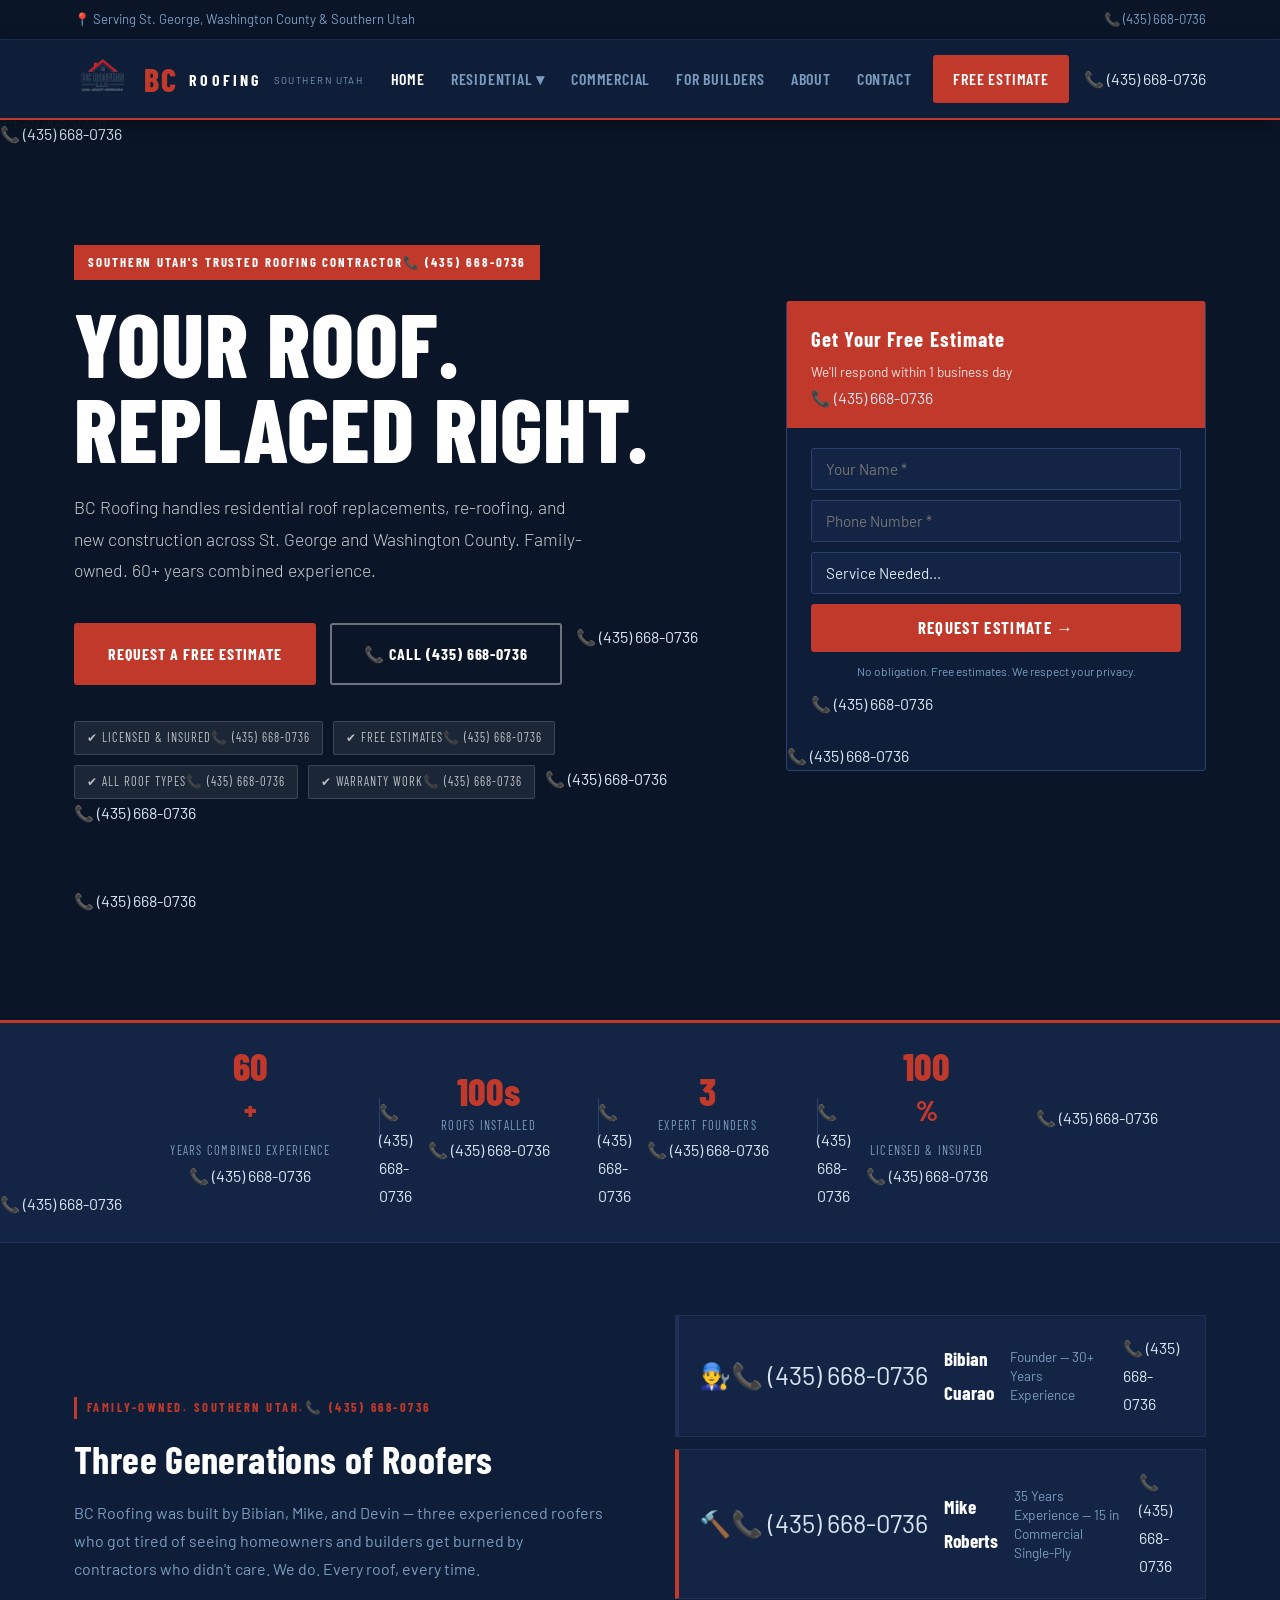
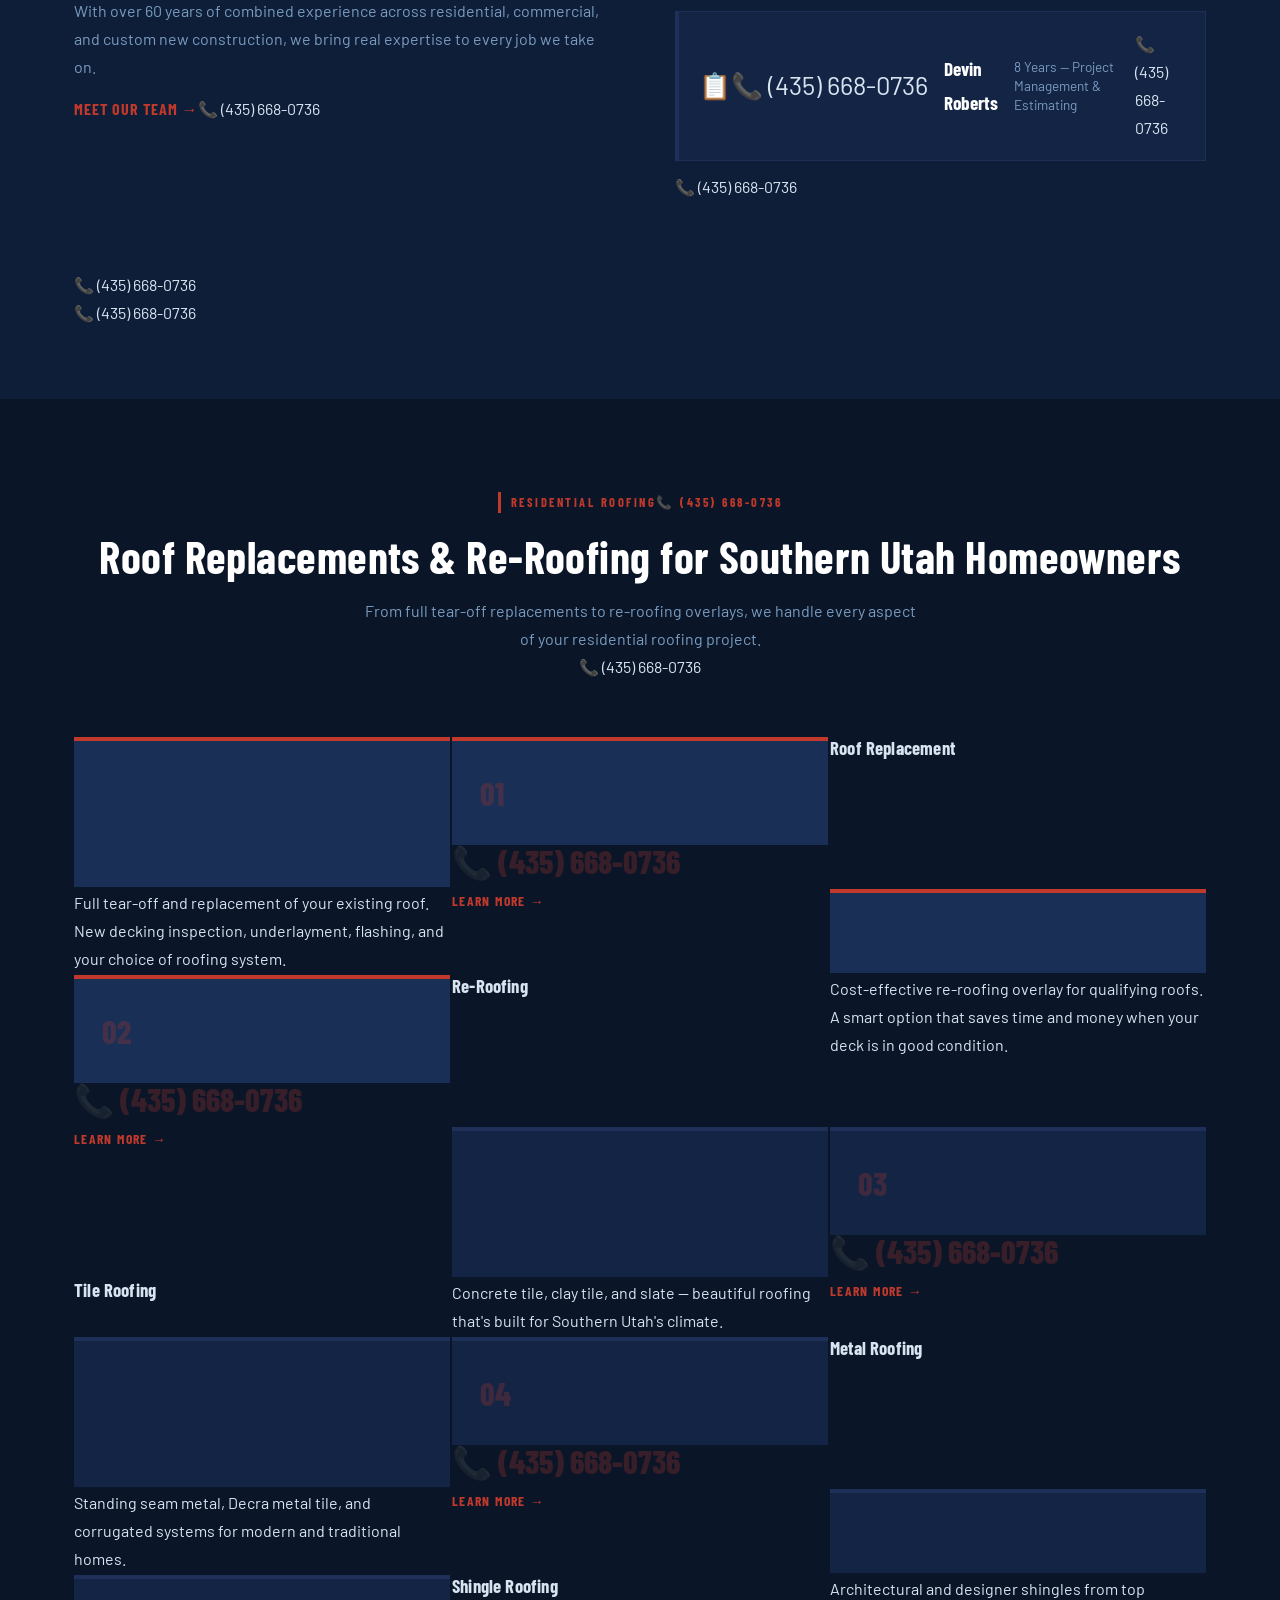
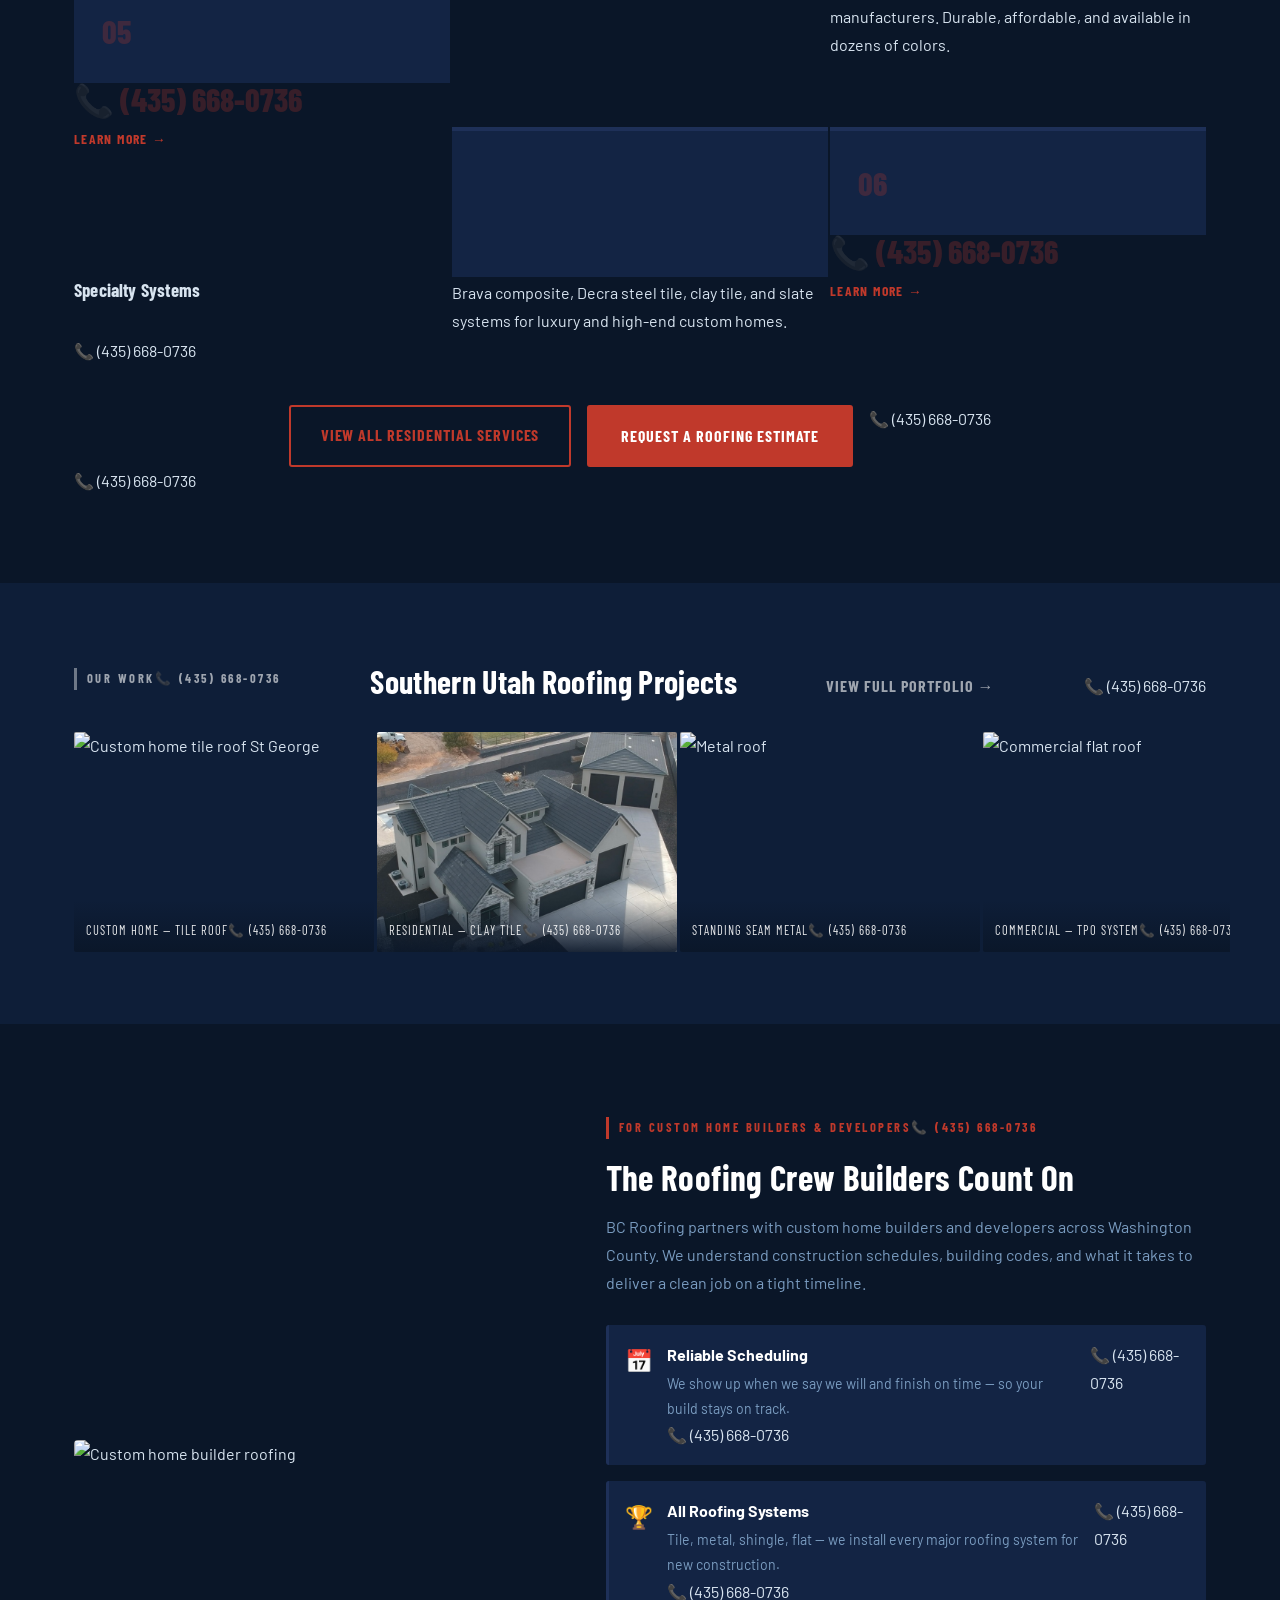
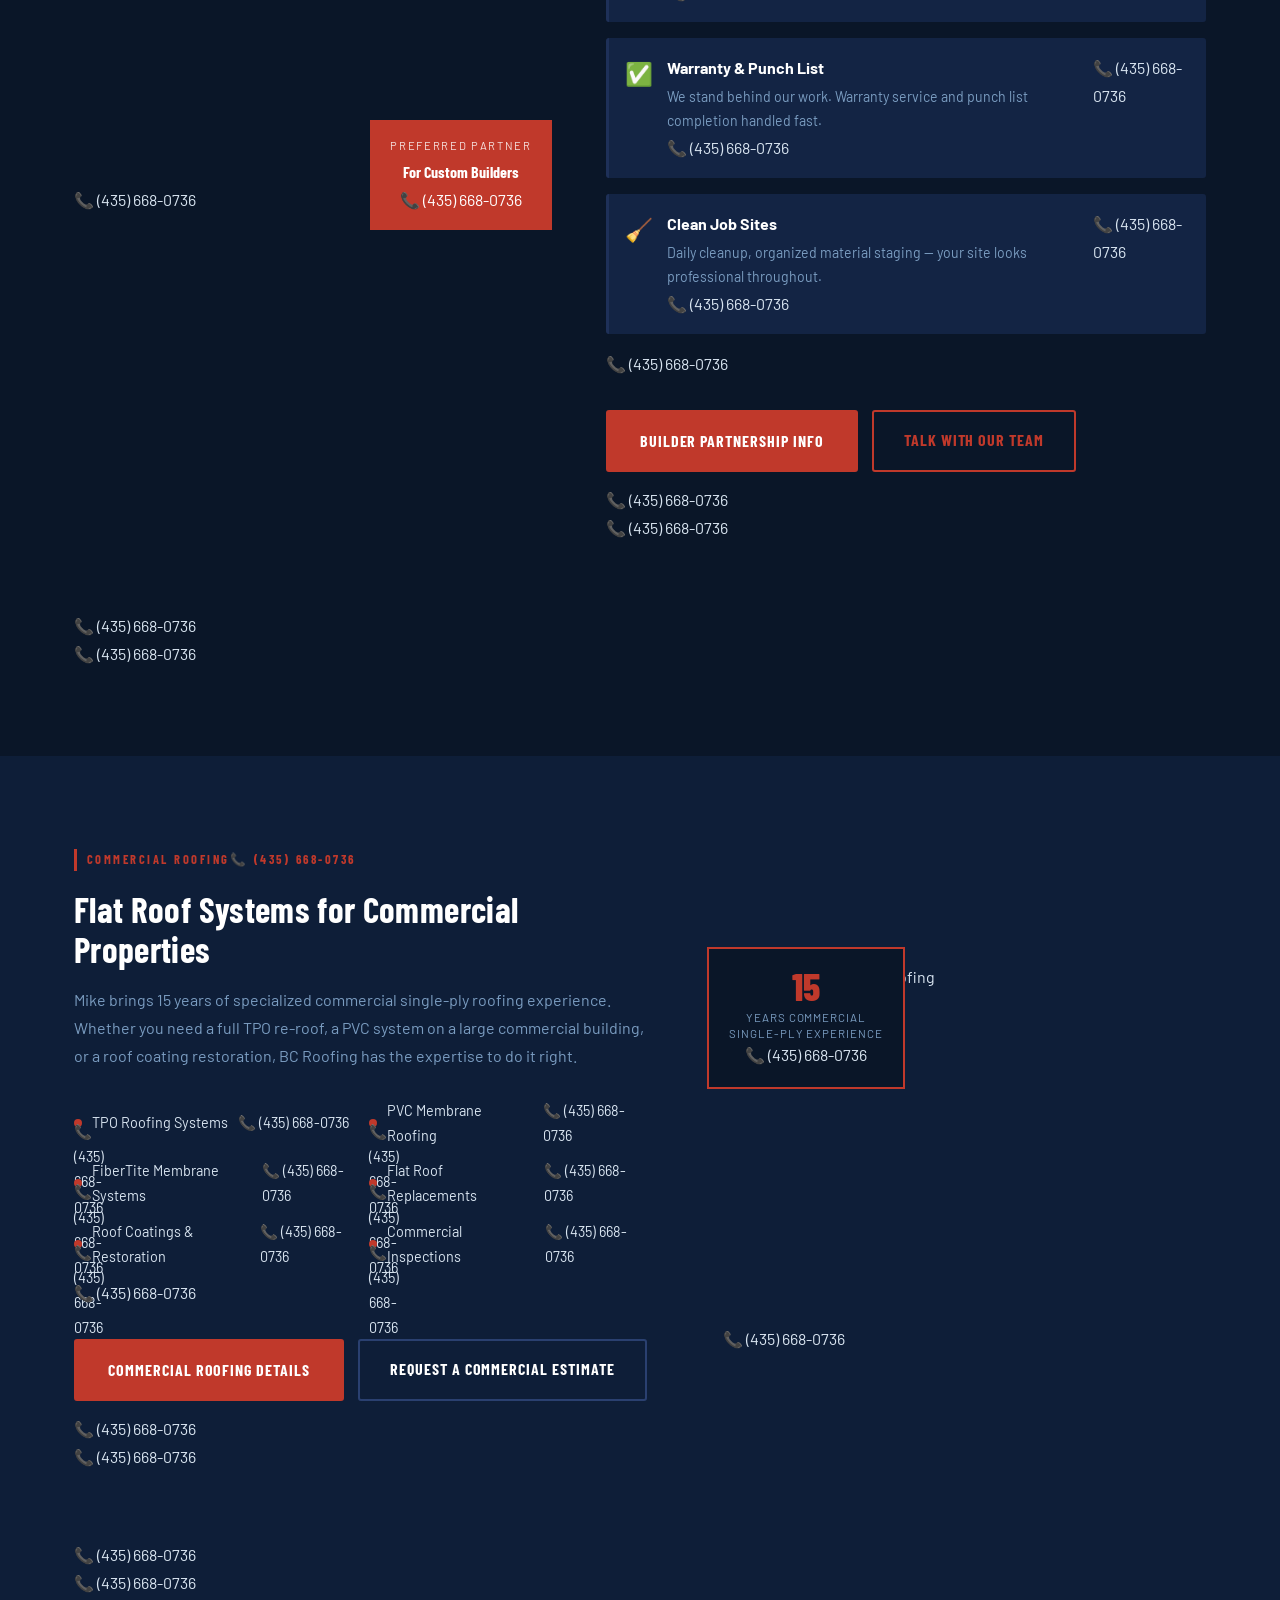
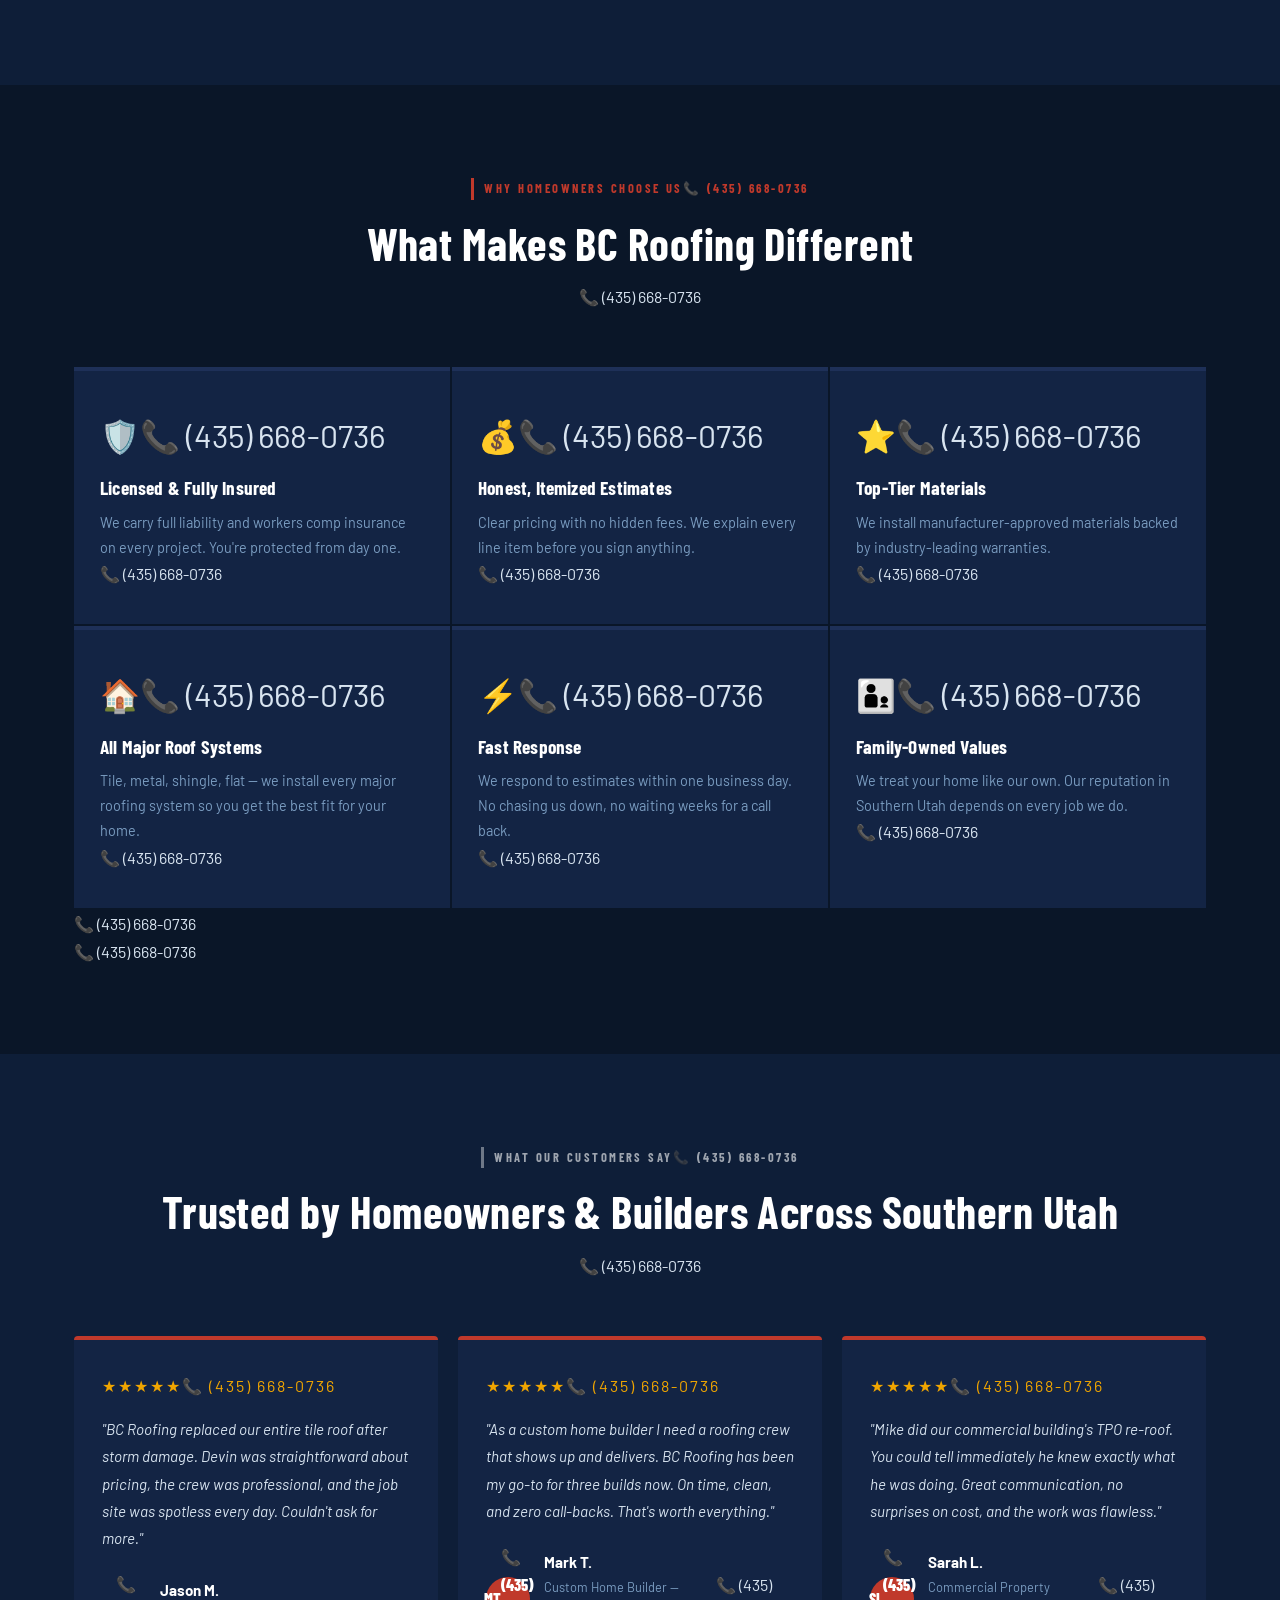
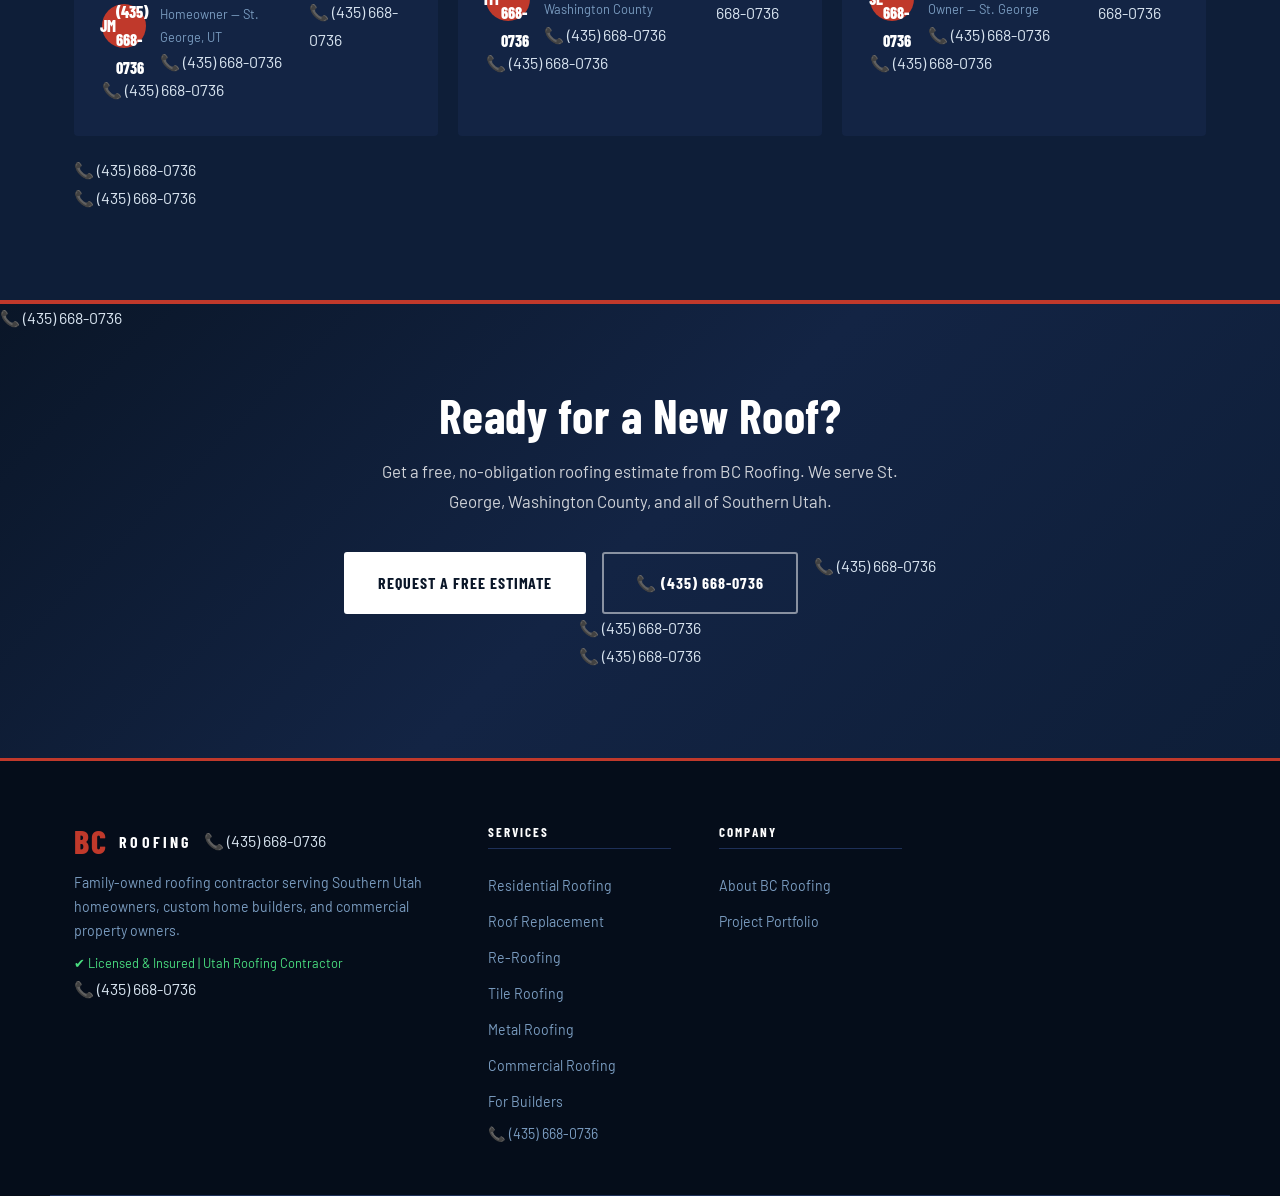
==== index.html @ b0f61f1b "index.html" ====
<!DOCTYPE html>
<html lang="en">
<head>
  <meta charset="UTF-8"/>
  <meta name="viewport" content="width=device-width, initial-scale=1.0"/>
  <title>BC Roofing | Southern Utah Roof Replacement & Re-Roofing Experts</title>
  <meta name="description" content="BC Roofing — Southern Utah's trusted roofing contractor. Roof replacements, re-roofing, tile, metal, shingle & commercial flat roofing. St. George & Washington County. Free estimates."/>
  <link rel="stylesheet" href="style.css"/>
  <link rel="preconnect" href="https://fonts.googleapis.com"/>
  <link href="https://fonts.googleapis.com/css2?family=Barlow+Condensed:wght@500;600;700;800&family=Barlow:wght@300;400;500;600&display=swap" rel="stylesheet"/>
</head>
<body>

<!-- TOP BAR -->
<div class="topbar">
  <div class="topbar-inner">
    <span>📍 Serving St. George, Washington County &amp; Southern Utah</span>
    <div class="topbar-right">
      <a href="tel:+14356680736">📞 (435) 668-0736</a>
    </div>
  </div>
</div>

<!-- NAV -->
<nav class="navbar" id="navbar">
  <div class="nav-container">
    <a href="index.html" class="logo"><img src="logo.png" alt="BC Roofing Logo" class="nav-logo">
      <span class="logo-bc">BC</span><span class="logo-roofing">ROOFING</span>
      <span class="logo-sub">Southern Utah</span>
    </a>
    <button class="hamburger" id="hamburger" aria-label="Toggle menu">
      <span></span><span></span><span></span>
    </button>
    <ul class="nav-links" id="nav-links">
      <li><a href="index.html" class="active">Home</a></li>
      <li class="has-dropdown">
        <a href="residential.html">Residential ▾</a>
        <ul class="dropdown">
          <li><a href="residential.html#replacement">Roof Replacement</a></li>
          <li><a href="residential.html#reroofing">Re-Roofing</a></li>
          <li><a href="residential.html#tile">Tile Roofing</a></li>
          <li><a href="residential.html#metal">Metal Roofing</a></li>
          <li><a href="residential.html#shingle">Shingle Roofing</a></li>
          <li><a href="residential.html#specialty">Specialty Systems</a></li>
        </ul>
      </li>
      <li><a href="commercial.html">Commercial</a></li>
      <li><a href="builders.html">For Builders</a></li>
      <li><a href="about.html">About</a></li>
      <li><a href="contact.html">Contact</a></li>
      <li><a href="contact.html" class="nav-cta">Free Estimate</a></li>
    </ul><a href="tel:+14356680736">📞 (435) 668-0736</a>
    </div>
</nav>

<!-- HERO -->
<section class="hero">
  <div class="hero-bg-img"><a href="tel:+14356680736">📞 (435) 668-0736</a>
    </div>
  <div class="hero-overlay"><a href="tel:+14356680736">📞 (435) 668-0736</a>
    </div>
  <div class="hero-content">
    <div class="hero-text-block">
      <div class="hero-eyebrow">Southern Utah's Trusted Roofing Contractor<a href="tel:+14356680736">📞 (435) 668-0736</a>
    </div>
      <h1 class="hero-h1">Your Roof.<br>Replaced Right.</h1>
      <p class="hero-sub">BC Roofing handles residential roof replacements, re-roofing, and new construction across St. George and Washington County. Family-owned. 60+ years combined experience.</p>
      <div class="hero-ctas">
        <a href="contact.html" class="cta-red">Request a Free Estimate</a>
        <a href="tel:+14356680736" class="cta-outline">📞 Call (435) 668-0736</a><a href="tel:+14356680736">📞 (435) 668-0736</a>
    </div>
      <div class="hero-trust-row">
        <div class="trust-pill">✔ Licensed & Insured<a href="tel:+14356680736">📞 (435) 668-0736</a>
    </div>
        <div class="trust-pill">✔ Free Estimates<a href="tel:+14356680736">📞 (435) 668-0736</a>
    </div>
        <div class="trust-pill">✔ All Roof Types<a href="tel:+14356680736">📞 (435) 668-0736</a>
    </div>
        <div class="trust-pill">✔ Warranty Work<a href="tel:+14356680736">📞 (435) 668-0736</a>
    </div><a href="tel:+14356680736">📞 (435) 668-0736</a>
    </div><a href="tel:+14356680736">📞 (435) 668-0736</a>
    </div>
    <div class="hero-form-box">
      <div class="form-box-header">
        <strong>Get Your Free Estimate</strong>
        <span>We'll respond within 1 business day</span><a href="tel:+14356680736">📞 (435) 668-0736</a>
    </div>
      <div class="quick-form">
        <input type="text" id="hf-name" placeholder="Your Name *"/>
        <input type="tel" id="hf-phone" placeholder="Phone Number *"/>
        <select id="hf-service">
          <option value="">Service Needed...</option>
          <option>Roof Replacement</option>
          <option>Re-Roofing</option>
          <option>Roof Inspection</option>
          <option>Leak Repair</option>
          <option>New Construction</option>
          <option>Commercial Roofing</option>
          <option>Not Sure</option>
        </select>
        <button onclick="submitHeroForm()" class="form-submit-btn">Request Estimate →</button>
        <div id="hf-success" class="hf-success" style="display:none">✅ Got it! We'll call you shortly.<a href="tel:+14356680736">📞 (435) 668-0736</a>
    </div>
        <p class="form-fine">No obligation. Free estimates. We respect your privacy.</p><a href="tel:+14356680736">📞 (435) 668-0736</a>
    </div><a href="tel:+14356680736">📞 (435) 668-0736</a>
    </div><a href="tel:+14356680736">📞 (435) 668-0736</a>
    </div>
</section>

<!-- STATS BAR -->
<div class="stats-bar">
  <div class="stats-container">
    <div class="stat-item">
      <span class="sn">60</span><span class="sn-suffix">+</span>
      <span class="sl">Years Combined Experience</span><a href="tel:+14356680736">📞 (435) 668-0736</a>
    </div>
    <div class="stat-sep"><a href="tel:+14356680736">📞 (435) 668-0736</a>
    </div>
    <div class="stat-item">
      <span class="sn">100s</span>
      <span class="sl">Roofs Installed</span><a href="tel:+14356680736">📞 (435) 668-0736</a>
    </div>
    <div class="stat-sep"><a href="tel:+14356680736">📞 (435) 668-0736</a>
    </div>
    <div class="stat-item">
      <span class="sn">3</span>
      <span class="sl">Expert Founders</span><a href="tel:+14356680736">📞 (435) 668-0736</a>
    </div>
    <div class="stat-sep"><a href="tel:+14356680736">📞 (435) 668-0736</a>
    </div>
    <div class="stat-item">
      <span class="sn">100</span><span class="sn-suffix">%</span>
      <span class="sl">Licensed & Insured</span><a href="tel:+14356680736">📞 (435) 668-0736</a>
    </div><a href="tel:+14356680736">📞 (435) 668-0736</a>
    </div><a href="tel:+14356680736">📞 (435) 668-0736</a>
    </div>

<!-- WHO WE ARE STRIP -->
<section class="who-strip">
  <div class="container">
    <div class="who-inner">
      <div class="who-text">
        <div class="section-tag">Family-Owned. Southern Utah.<a href="tel:+14356680736">📞 (435) 668-0736</a>
    </div>
        <h2>Three Generations of Roofers</h2>
        <p>BC Roofing was built by Bibian, Mike, and Devin — three experienced roofers who got tired of seeing homeowners and builders get burned by contractors who didn't care. We do. Every roof, every time.</p>
        <p>With over 60 years of combined experience across residential, commercial, and custom new construction, we bring real expertise to every job we take on.</p>
        <a href="about.html" class="link-arrow">Meet Our Team →</a><a href="tel:+14356680736">📞 (435) 668-0736</a>
    </div>
      <div class="who-cards">
        <div class="who-card">
          <div class="who-card-icon">👨‍🔧<a href="tel:+14356680736">📞 (435) 668-0736</a>
    </div>
          <strong>Bibian Cuarao</strong>
          <span>Founder — 30+ Years Experience</span><a href="tel:+14356680736">📞 (435) 668-0736</a>
    </div>
        <div class="who-card featured-who">
          <div class="who-card-icon">🔨<a href="tel:+14356680736">📞 (435) 668-0736</a>
    </div>
          <strong>Mike Roberts</strong>
          <span>35 Years Experience — 15 in Commercial Single-Ply</span><a href="tel:+14356680736">📞 (435) 668-0736</a>
    </div>
        <div class="who-card">
          <div class="who-card-icon">📋<a href="tel:+14356680736">📞 (435) 668-0736</a>
    </div>
          <strong>Devin Roberts</strong>
          <span>8 Years — Project Management & Estimating</span><a href="tel:+14356680736">📞 (435) 668-0736</a>
    </div><a href="tel:+14356680736">📞 (435) 668-0736</a>
    </div><a href="tel:+14356680736">📞 (435) 668-0736</a>
    </div><a href="tel:+14356680736">📞 (435) 668-0736</a>
    </div>
</section>

<!-- RESIDENTIAL SERVICES -->
<section class="section res-services-section">
  <div class="container">
    <div class="section-header">
      <div class="section-tag">Residential Roofing<a href="tel:+14356680736">📞 (435) 668-0736</a>
    </div>
      <h2>Roof Replacements & Re-Roofing for Southern Utah Homeowners</h2>
      <p>From full tear-off replacements to re-roofing overlays, we handle every aspect of your residential roofing project.</p><a href="tel:+14356680736">📞 (435) 668-0736</a>
    </div>
    <div class="services-grid-home">
      <a href="residential.html#replacement" class="svc-card primary-svc">
        <div class="svc-number">01<a href="tel:+14356680736">📞 (435) 668-0736</a>
    </div>
        <h3>Roof Replacement</h3>
        <p>Full tear-off and replacement of your existing roof. New decking inspection, underlayment, flashing, and your choice of roofing system.</p>
        <span class="svc-link">Learn More →</span>
      </a>
      <a href="residential.html#reroofing" class="svc-card primary-svc">
        <div class="svc-number">02<a href="tel:+14356680736">📞 (435) 668-0736</a>
    </div>
        <h3>Re-Roofing</h3>
        <p>Cost-effective re-roofing overlay for qualifying roofs. A smart option that saves time and money when your deck is in good condition.</p>
        <span class="svc-link">Learn More →</span>
      </a>
      <a href="residential.html#tile" class="svc-card">
        <div class="svc-number">03<a href="tel:+14356680736">📞 (435) 668-0736</a>
    </div>
        <h3>Tile Roofing</h3>
        <p>Concrete tile, clay tile, and slate — beautiful roofing that's built for Southern Utah's climate.</p>
        <span class="svc-link">Learn More →</span>
      </a>
      <a href="residential.html#metal" class="svc-card">
        <div class="svc-number">04<a href="tel:+14356680736">📞 (435) 668-0736</a>
    </div>
        <h3>Metal Roofing</h3>
        <p>Standing seam metal, Decra metal tile, and corrugated systems for modern and traditional homes.</p>
        <span class="svc-link">Learn More →</span>
      </a>
      <a href="residential.html#shingle" class="svc-card">
        <div class="svc-number">05<a href="tel:+14356680736">📞 (435) 668-0736</a>
    </div>
        <h3>Shingle Roofing</h3>
        <p>Architectural and designer shingles from top manufacturers. Durable, affordable, and available in dozens of colors.</p>
        <span class="svc-link">Learn More →</span>
      </a>
      <a href="residential.html#specialty" class="svc-card">
        <div class="svc-number">06<a href="tel:+14356680736">📞 (435) 668-0736</a>
    </div>
        <h3>Specialty Systems</h3>
        <p>Brava composite, Decra steel tile, clay tile, and slate systems for luxury and high-end custom homes.</p>
        <span class="svc-link">Learn More →</span>
      </a><a href="tel:+14356680736">📞 (435) 668-0736</a>
    </div>
    <div class="section-cta-row">
      <a href="residential.html" class="btn-outline-red">View All Residential Services</a>
      <a href="contact.html" class="cta-red">Request a Roofing Estimate</a><a href="tel:+14356680736">📞 (435) 668-0736</a>
    </div><a href="tel:+14356680736">📞 (435) 668-0736</a>
    </div>
</section>

<!-- GALLERY STRIP -->
<section class="gallery-strip">
  <div class="gallery-label">
    <div class="section-tag light">Our Work<a href="tel:+14356680736">📞 (435) 668-0736</a>
    </div>
    <h2>Southern Utah Roofing Projects</h2>
    <a href="portfolio.html" class="link-arrow light">View Full Portfolio →</a><a href="tel:+14356680736">📞 (435) 668-0736</a>
    </div>
  <div class="gallery-scroll">
    <div class="g-item">
      <img src="project-1-after.jpg" alt="Custom home tile roof St George"/>
      <div class="g-caption">Custom Home — Tile Roof<a href="tel:+14356680736">📞 (435) 668-0736</a>
    </div><a href="tel:+14356680736">📞 (435) 668-0736</a>
    </div>
    <div class="g-item">
      <img src="tile-roof.png" alt="Tile roofing"/>
      <div class="g-caption">Residential — Clay Tile<a href="tel:+14356680736">📞 (435) 668-0736</a>
    </div><a href="tel:+14356680736">📞 (435) 668-0736</a>
    </div>
    <div class="g-item">
      <img src="metal-roof.png" alt="Metal roof"/>
      <div class="g-caption">Standing Seam Metal<a href="tel:+14356680736">📞 (435) 668-0736</a>
    </div><a href="tel:+14356680736">📞 (435) 668-0736</a>
    </div>
    <div class="g-item">
      <img src="commercial-tpo.jpg" alt="Commercial flat roof"/>
      <div class="g-caption">Commercial — TPO System<a href="tel:+14356680736">📞 (435) 668-0736</a>
    </div><a href="tel:+14356680736">📞 (435) 668-0736</a>
    </div>
    <div class="g-item">
      <img src="new-construction.png" alt="New construction roof"/>
      <div class="g-caption">New Construction — Shingle<a href="tel:+14356680736">📞 (435) 668-0736</a>
    </div><a href="tel:+14356680736">📞 (435) 668-0736</a>
    </div>
    <div class="g-item">
      <img src="custom-home.png" alt="Luxury home roof"/>
      <div class="g-caption">Luxury Custom Home<a href="tel:+14356680736">📞 (435) 668-0736</a>
    </div><a href="tel:+14356680736">📞 (435) 668-0736</a>
    </div><a href="tel:+14356680736">📞 (435) 668-0736</a>
    </div>
</section>

<!-- BUILDER SECTION -->
<section class="section builder-section">
  <div class="container">
    <div class="builder-inner">
      <div class="builder-img-col">
        <img src="roof-replacement.png" alt="Custom home builder roofing"/>
        <div class="builder-badge">
          <span>Preferred Partner</span>
          <strong>For Custom Builders</strong><a href="tel:+14356680736">📞 (435) 668-0736</a>
    </div><a href="tel:+14356680736">📞 (435) 668-0736</a>
    </div>
      <div class="builder-text-col">
        <div class="section-tag">For Custom Home Builders & Developers<a href="tel:+14356680736">📞 (435) 668-0736</a>
    </div>
        <h2>The Roofing Crew Builders Count On</h2>
        <p>BC Roofing partners with custom home builders and developers across Washington County. We understand construction schedules, building codes, and what it takes to deliver a clean job on a tight timeline.</p>
        <div class="builder-features">
          <div class="bf-item">
            <span class="bf-icon">📅</span>
            <div>
              <strong>Reliable Scheduling</strong>
              <p>We show up when we say we will and finish on time — so your build stays on track.</p><a href="tel:+14356680736">📞 (435) 668-0736</a>
    </div><a href="tel:+14356680736">📞 (435) 668-0736</a>
    </div>
          <div class="bf-item">
            <span class="bf-icon">🏆</span>
            <div>
              <strong>All Roofing Systems</strong>
              <p>Tile, metal, shingle, flat — we install every major roofing system for new construction.</p><a href="tel:+14356680736">📞 (435) 668-0736</a>
    </div><a href="tel:+14356680736">📞 (435) 668-0736</a>
    </div>
          <div class="bf-item">
            <span class="bf-icon">✅</span>
            <div>
              <strong>Warranty & Punch List</strong>
              <p>We stand behind our work. Warranty service and punch list completion handled fast.</p><a href="tel:+14356680736">📞 (435) 668-0736</a>
    </div><a href="tel:+14356680736">📞 (435) 668-0736</a>
    </div>
          <div class="bf-item">
            <span class="bf-icon">🧹</span>
            <div>
              <strong>Clean Job Sites</strong>
              <p>Daily cleanup, organized material staging — your site looks professional throughout.</p><a href="tel:+14356680736">📞 (435) 668-0736</a>
    </div><a href="tel:+14356680736">📞 (435) 668-0736</a>
    </div><a href="tel:+14356680736">📞 (435) 668-0736</a>
    </div>
        <div class="builder-ctas">
          <a href="builders.html" class="cta-red">Builder Partnership Info</a>
          <a href="contact.html" class="btn-outline-red">Talk With Our Team</a><a href="tel:+14356680736">📞 (435) 668-0736</a>
    </div><a href="tel:+14356680736">📞 (435) 668-0736</a>
    </div><a href="tel:+14356680736">📞 (435) 668-0736</a>
    </div><a href="tel:+14356680736">📞 (435) 668-0736</a>
    </div>
</section>

<!-- COMMERCIAL SECTION -->
<section class="section commercial-section">
  <div class="container">
    <div class="commercial-inner">
      <div class="commercial-text">
        <div class="section-tag">Commercial Roofing<a href="tel:+14356680736">📞 (435) 668-0736</a>
    </div>
        <h2>Flat Roof Systems for Commercial Properties</h2>
        <p>Mike brings 15 years of specialized commercial single-ply roofing experience. Whether you need a full TPO re-roof, a PVC system on a large commercial building, or a roof coating restoration, BC Roofing has the expertise to do it right.</p>
        <div class="comm-systems">
          <div class="cs-item">
            <div class="cs-dot"><a href="tel:+14356680736">📞 (435) 668-0736</a>
    </div>
            <span>TPO Roofing Systems</span><a href="tel:+14356680736">📞 (435) 668-0736</a>
    </div>
          <div class="cs-item">
            <div class="cs-dot"><a href="tel:+14356680736">📞 (435) 668-0736</a>
    </div>
            <span>PVC Membrane Roofing</span><a href="tel:+14356680736">📞 (435) 668-0736</a>
    </div>
          <div class="cs-item">
            <div class="cs-dot"><a href="tel:+14356680736">📞 (435) 668-0736</a>
    </div>
            <span>FiberTite Membrane Systems</span><a href="tel:+14356680736">📞 (435) 668-0736</a>
    </div>
          <div class="cs-item">
            <div class="cs-dot"><a href="tel:+14356680736">📞 (435) 668-0736</a>
    </div>
            <span>Flat Roof Replacements</span><a href="tel:+14356680736">📞 (435) 668-0736</a>
    </div>
          <div class="cs-item">
            <div class="cs-dot"><a href="tel:+14356680736">📞 (435) 668-0736</a>
    </div>
            <span>Roof Coatings & Restoration</span><a href="tel:+14356680736">📞 (435) 668-0736</a>
    </div>
          <div class="cs-item">
            <div class="cs-dot"><a href="tel:+14356680736">📞 (435) 668-0736</a>
    </div>
            <span>Commercial Inspections</span><a href="tel:+14356680736">📞 (435) 668-0736</a>
    </div><a href="tel:+14356680736">📞 (435) 668-0736</a>
    </div>
        <div class="comm-ctas">
          <a href="commercial.html" class="cta-red">Commercial Roofing Details</a>
          <a href="contact.html" class="btn-outline-dark">Request a Commercial Estimate</a><a href="tel:+14356680736">📞 (435) 668-0736</a>
    </div><a href="tel:+14356680736">📞 (435) 668-0736</a>
    </div>
      <div class="commercial-img-col">
        <img src="commercial-building.png" alt="Commercial TPO flat roofing"/>
        <div class="comm-highlight">
          <span class="ch-num">15</span>
          <span class="ch-label">Years Commercial<br>Single-Ply Experience</span><a href="tel:+14356680736">📞 (435) 668-0736</a>
    </div><a href="tel:+14356680736">📞 (435) 668-0736</a>
    </div><a href="tel:+14356680736">📞 (435) 668-0736</a>
    </div><a href="tel:+14356680736">📞 (435) 668-0736</a>
    </div>
</section>

<!-- TRUST SIGNALS -->
<section class="section trust-section">
  <div class="container">
    <div class="section-header">
      <div class="section-tag">Why Homeowners Choose Us<a href="tel:+14356680736">📞 (435) 668-0736</a>
    </div>
      <h2>What Makes BC Roofing Different</h2><a href="tel:+14356680736">📞 (435) 668-0736</a>
    </div>
    <div class="trust-grid">
      <div class="trust-card">
        <div class="tc-icon">🛡️<a href="tel:+14356680736">📞 (435) 668-0736</a>
    </div>
        <h3>Licensed & Fully Insured</h3>
        <p>We carry full liability and workers comp insurance on every project. You're protected from day one.</p><a href="tel:+14356680736">📞 (435) 668-0736</a>
    </div>
      <div class="trust-card">
        <div class="tc-icon">💰<a href="tel:+14356680736">📞 (435) 668-0736</a>
    </div>
        <h3>Honest, Itemized Estimates</h3>
        <p>Clear pricing with no hidden fees. We explain every line item before you sign anything.</p><a href="tel:+14356680736">📞 (435) 668-0736</a>
    </div>
      <div class="trust-card">
        <div class="tc-icon">⭐<a href="tel:+14356680736">📞 (435) 668-0736</a>
    </div>
        <h3>Top-Tier Materials</h3>
        <p>We install manufacturer-approved materials backed by industry-leading warranties.</p><a href="tel:+14356680736">📞 (435) 668-0736</a>
    </div>
      <div class="trust-card">
        <div class="tc-icon">🏠<a href="tel:+14356680736">📞 (435) 668-0736</a>
    </div>
        <h3>All Major Roof Systems</h3>
        <p>Tile, metal, shingle, flat — we install every major roofing system so you get the best fit for your home.</p><a href="tel:+14356680736">📞 (435) 668-0736</a>
    </div>
      <div class="trust-card">
        <div class="tc-icon">⚡<a href="tel:+14356680736">📞 (435) 668-0736</a>
    </div>
        <h3>Fast Response</h3>
        <p>We respond to estimates within one business day. No chasing us down, no waiting weeks for a call back.</p><a href="tel:+14356680736">📞 (435) 668-0736</a>
    </div>
      <div class="trust-card">
        <div class="tc-icon">👨‍👦<a href="tel:+14356680736">📞 (435) 668-0736</a>
    </div>
        <h3>Family-Owned Values</h3>
        <p>We treat your home like our own. Our reputation in Southern Utah depends on every job we do.</p><a href="tel:+14356680736">📞 (435) 668-0736</a>
    </div><a href="tel:+14356680736">📞 (435) 668-0736</a>
    </div><a href="tel:+14356680736">📞 (435) 668-0736</a>
    </div>
</section>

<!-- TESTIMONIALS -->
<section class="testimonial-section">
  <div class="container">
    <div class="section-header light-header">
      <div class="section-tag light">What Our Customers Say<a href="tel:+14356680736">📞 (435) 668-0736</a>
    </div>
      <h2>Trusted by Homeowners & Builders Across Southern Utah</h2><a href="tel:+14356680736">📞 (435) 668-0736</a>
    </div>
    <div class="testimonial-grid">
      <div class="tcard">
        <div class="tcard-stars">★★★★★<a href="tel:+14356680736">📞 (435) 668-0736</a>
    </div>
        <p>"BC Roofing replaced our entire tile roof after storm damage. Devin was straightforward about pricing, the crew was professional, and the job site was spotless every day. Couldn't ask for more."</p>
        <div class="tcard-author">
          <div class="tcard-initials">JM<a href="tel:+14356680736">📞 (435) 668-0736</a>
    </div>
          <div>
            <strong>Jason M.</strong>
            <span>Homeowner — St. George, UT</span><a href="tel:+14356680736">📞 (435) 668-0736</a>
    </div><a href="tel:+14356680736">📞 (435) 668-0736</a>
    </div><a href="tel:+14356680736">📞 (435) 668-0736</a>
    </div>
      <div class="tcard">
        <div class="tcard-stars">★★★★★<a href="tel:+14356680736">📞 (435) 668-0736</a>
    </div>
        <p>"As a custom home builder I need a roofing crew that shows up and delivers. BC Roofing has been my go-to for three builds now. On time, clean, and zero call-backs. That's worth everything."</p>
        <div class="tcard-author">
          <div class="tcard-initials">MT<a href="tel:+14356680736">📞 (435) 668-0736</a>
    </div>
          <div>
            <strong>Mark T.</strong>
            <span>Custom Home Builder — Washington County</span><a href="tel:+14356680736">📞 (435) 668-0736</a>
    </div><a href="tel:+14356680736">📞 (435) 668-0736</a>
    </div><a href="tel:+14356680736">📞 (435) 668-0736</a>
    </div>
      <div class="tcard">
        <div class="tcard-stars">★★★★★<a href="tel:+14356680736">📞 (435) 668-0736</a>
    </div>
        <p>"Mike did our commercial building's TPO re-roof. You could tell immediately he knew exactly what he was doing. Great communication, no surprises on cost, and the work was flawless."</p>
        <div class="tcard-author">
          <div class="tcard-initials">SL<a href="tel:+14356680736">📞 (435) 668-0736</a>
    </div>
          <div>
            <strong>Sarah L.</strong>
            <span>Commercial Property Owner — St. George</span><a href="tel:+14356680736">📞 (435) 668-0736</a>
    </div><a href="tel:+14356680736">📞 (435) 668-0736</a>
    </div><a href="tel:+14356680736">📞 (435) 668-0736</a>
    </div><a href="tel:+14356680736">📞 (435) 668-0736</a>
    </div><a href="tel:+14356680736">📞 (435) 668-0736</a>
    </div>
</section>

<!-- BOTTOM CTA -->
<section class="bottom-cta">
  <div class="bottom-cta-bg"><a href="tel:+14356680736">📞 (435) 668-0736</a>
    </div>
  <div class="container bottom-cta-inner">
    <div class="bcta-text">
      <h2>Ready for a New Roof?</h2>
      <p>Get a free, no-obligation roofing estimate from BC Roofing. We serve St. George, Washington County, and all of Southern Utah.</p>
      <div class="bcta-actions">
        <a href="contact.html" class="cta-white">Request a Free Estimate</a>
        <a href="tel:+14356680736" class="cta-outline-white">📞 (435) 668-0736</a><a href="tel:+14356680736">📞 (435) 668-0736</a>
    </div><a href="tel:+14356680736">📞 (435) 668-0736</a>
    </div><a href="tel:+14356680736">📞 (435) 668-0736</a>
    </div>
</section>

<!-- FOOTER -->
<footer class="footer">
  <div class="container footer-inner">
    <div class="footer-brand">
      <div class="logo"><span class="logo-bc">BC</span><span class="logo-roofing">ROOFING</span><a href="tel:+14356680736">📞 (435) 668-0736</a>
    </div>
      <p>Family-owned roofing contractor serving Southern Utah homeowners, custom home builders, and commercial property owners.</p>
      <p class="lic-tag">✔ Licensed &amp; Insured | Utah Roofing Contractor</p><a href="tel:+14356680736">📞 (435) 668-0736</a>
    </div>
    <div class="footer-col">
      <h4>Services</h4>
      <ul>
        <li><a href="residential.html">Residential Roofing</a></li>
        <li><a href="residential.html#replacement">Roof Replacement</a></li>
        <li><a href="residential.html#reroofing">Re-Roofing</a></li>
        <li><a href="residential.html#tile">Tile Roofing</a></li>
        <li><a href="residential.html#metal">Metal Roofing</a></li>
        <li><a href="commercial.html">Commercial Roofing</a></li>
        <li><a href="builders.html">For Builders</a></li>
      </ul><a href="tel:+14356680736">📞 (435) 668-0736</a>
    </div>
    <div class="footer-col">
      <h4>Company</h4>
      <ul>
        <li><a href="about.html">About BC Roofing</a></li>
        <li><a href="portfolio.html">Project Portfolio</a></li>
        <li><a href="contact.
---- style.css ----
/* =========================================
   BC ROOFING — STYLE.CSS v3
   Navy dominant, red accent, lead conversion
   ========================================= */

:root {
  --navy: #0a1628;
  --navy2: #0e1e38;
  --navy3: #132444;
  --navy4: #1a2f55;
  --navy5: #1e3560;
  --red: #C0392B;
  --red-dark: #a93226;
  --red-light: #e74c3c;
  --border: #1e3058;
  --border-light: #2a4070;
  --text: #d8e4f0;
  --text-muted: #7a9cc0;
  --white: #ffffff;
  --gold: #f0a500;
}

* { margin: 0; padding: 0; box-sizing: border-box; }
html { scroll-behavior: smooth; }
body {
  font-family: 'Barlow', sans-serif;
  background: var(--navy);
  color: var(--text);
  font-size: 16px;
  line-height: 1.75;
}
h1, h2, h3, h4 {
  font-family: 'Barlow Condensed', sans-serif;
  font-weight: 700;
  line-height: 1.15;
  letter-spacing: 0.01em;
}
a { text-decoration: none; color: inherit; }
img { max-width: 100%; height: auto; display: block; }
.container { max-width: 1180px; margin: 0 auto; padding: 0 24px; }
.section { padding: 88px 0; }
.alt-bg { background: var(--navy2); }

/* TOPBAR */
.topbar {
  background: var(--navy);
  border-bottom: 1px solid var(--border);
  font-size: 0.82rem;
  padding: 8px 0;
}
.topbar-inner {
  max-width: 1180px;
  margin: 0 auto;
  padding: 0 24px;
  display: flex;
  justify-content: space-between;
  align-items: center;
  gap: 16px;
}
.topbar span, .topbar a { color: var(--text-muted); }
.topbar a:hover { color: var(--red); }
.topbar-right { display: flex; align-items: center; gap: 12px; }
.divider { color: var(--border-light); }

/* NAVBAR */
.navbar {
  position: sticky;
  top: 0;
  z-index: 1000;
  background: var(--navy2);
  border-bottom: 2px solid var(--red);
  transition: all 0.3s;
  box-shadow: 0 4px 20px rgba(0,0,0,0.4);
}
.navbar.scrolled { box-shadow: 0 4px 30px rgba(0,0,0,0.6); }
.nav-container {
  max-width: 1180px;
  margin: 0 auto;
  padding: 0 24px;
  display: flex;
  align-items: center;
  justify-content: space-between;
  height: 78px;
}

/* LOGO */
.logo {
  display: flex;
  align-items: center;
  gap: 12px;
  text-decoration: none;
}
.nav-logo {
  height: 58px;
  width: auto;
  object-fit: contain;
  filter: brightness(1.1);
}
.logo-text-wrap {
  display: flex;
  flex-direction: column;
  line-height: 1;
}
.logo-bc {
  font-family: 'Barlow Condensed', sans-serif;
  font-weight: 800;
  font-size: 2rem;
  color: var(--red);
  letter-spacing: 0.05em;
  line-height: 1;
}
.logo-roofing {
  font-family: 'Barlow Condensed', sans-serif;
  font-weight: 700;
  font-size: 1rem;
  color: var(--white);
  letter-spacing: 0.2em;
  text-transform: uppercase;
  line-height: 1;
  margin-top: 2px;
}
.logo-sub {
  font-size: 0.6rem;
  color: var(--text-muted);
  letter-spacing: 0.15em;
  text-transform: uppercase;
  margin-top: 3px;
}

.nav-links {
  display: flex;
  align-items: center;
  gap: 2px;
  list-style: none;
}
.nav-links > li { position: relative; }
.nav-links a {
  font-family: 'Barlow Condensed', sans-serif;
  font-size: 1rem;
  font-weight: 600;
  letter-spacing: 0.05em;
  text-transform: uppercase;
  color: var(--text-muted);
  padding: 8px 12px;
  display: block;
  transition: color 0.2s;
}
.nav-links a:hover, .nav-links a.active { color: var(--white); }
.nav-cta {
  background: var(--red) !important;
  color: var(--white) !important;
  padding: 10px 20px !important;
  border-radius: 3px;
  margin-left: 8px;
  transition: background 0.2s !important;
}
.nav-cta:hover { background: var(--red-dark) !important; }

/* DROPDOWN */
.has-dropdown:hover .dropdown { display: block; }
.dropdown {
  display: none;
  position: absolute;
  top: 100%;
  left: 0;
  background: var(--navy3);
  border: 1px solid var(--border);
  border-top: 2px solid var(--red);
  min-width: 220px;
  z-index: 100;
  padding: 8px 0;
  box-shadow: 0 8px 32px rgba(0,0,0,0.5);
}
.dropdown li { list-style: none; }
.dropdown a {
  font-size: 0.9rem !important;
  text-transform: none !important;
  letter-spacing: 0 !important;
  padding: 9px 18px !important;
  color: var(--text-muted) !important;
  border-left: 3px solid transparent;
}
.dropdown a:hover {
  color: var(--white) !important;
  background: var(--navy4);
  border-left-color: var(--red);
}

/* HAMBURGER */
.hamburger {
  display: none;
  flex-direction: column;
  gap: 5px;
  background: none;
  border: none;
  cursor: pointer;
  padding: 6px;
}
.hamburger span {
  display: block;
  width: 24px;
  height: 2px;
  background: var(--white);
  transition: all 0.3s;
}

/* BUTTONS */
.cta-red {
  display: inline-block;
  background: var(--red);
  color: var(--white);
  font-family: 'Barlow Condensed', sans-serif;
  font-weight: 700;
  font-size: 1rem;
  letter-spacing: 0.06em;
  text-transform: uppercase;
  padding: 15px 32px;
  border-radius: 3px;
  transition: all 0.2s;
  border: 2px solid var(--red);
}
.cta-red:hover {
  background: var(--red-dark);
  border-color: var(--red-dark);
  transform: translateY(-2px);
  box-shadow: 0 8px 24px rgba(192,57,43,0.4);
}
.cta-outline {
  display: inline-block;
  background: transparent;
  color: var(--white);
  font-family: 'Barlow Condensed', sans-serif;
  font-weight: 700;
  font-size: 1rem;
  letter-spacing: 0.06em;
  text-transform: uppercase;
  padding: 15px 32px;
  border-radius: 3px;
  border: 2px solid rgba(255,255,255,0.4);
  transition: all 0.2s;
}
.cta-outline:hover {
  border-color: var(--white);
  background: rgba(255,255,255,0.08);
  transform: translateY(-2px);
}
.cta-white {
  display: inline-block;
  background: var(--white);
  color: var(--navy);
  font-family: 'Barlow Condensed', sans-serif;
  font-weight: 700;
  font-size: 1rem;
  letter-spacing: 0.06em;
  text-transform: uppercase;
  padding: 15px 32px;
  border-radius: 3px;
  border: 2px solid var(--white);
  transition: all 0.2s;
}
.cta-white:hover {
  background: var(--navy);
  color: var(--white);
  transform: translateY(-2px);
}
.cta-outline-white {
  display: inline-block;
  background: transparent;
  color: var(--white);
  font-family: 'Barlow Condensed', sans-serif;
  font-weight: 700;
  font-size: 1rem;
  letter-spacing: 0.06em;
  text-transform: uppercase;
  padding: 15px 32px;
  border-radius: 3px;
  border: 2px solid rgba(255,255,255,0.5);
  transition: all 0.2s;
}
.cta-outline-white:hover { border-color: var(--white); background: rgba(255,255,255,0.1); }
.btn-outline-red {
  display: inline-block;
  background: transparent;
  color: var(--red);
  font-family: 'Barlow Condensed', sans-serif;
  font-weight: 700;
  font-size: 1rem;
  letter-spacing: 0.06em;
  text-transform: uppercase;
  padding: 14px 30px;
  border-radius: 3px;
  border: 2px solid var(--red);
  transition: all 0.2s;
}
.btn-outline-red:hover { background: var(--red); color: var(--white); transform: translateY(-2px); }
.btn-outline-dark {
  display: inline-block;
  background: transparent;
  color: var(--white);
  font-family: 'Barlow Condensed', sans-serif;
  font-weight: 700;
  font-size: 1rem;
  letter-spacing: 0.06em;
  text-transform: uppercase;
  padding: 14px 30px;
  border-radius: 3px;
  border: 2px solid var(--border-light);
  transition: all 0.2s;
}
.btn-outline-dark:hover { border-color: var(--white); transform: translateY(-2px); }
.link-arrow {
  color: var(--red);
  font-family: 'Barlow Condensed', sans-serif;
  font-weight: 700;
  font-size: 1rem;
  letter-spacing: 0.06em;
  text-transform: uppercase;
  transition: letter-spacing 0.2s;
}
.link-arrow:hover { letter-spacing: 0.1em; }
.link-arrow.light { color: rgba(255,255,255,0.6); }
.link-arrow.light:hover { color: var(--white); }

/* SECTION LABELS */
.section-tag {
  display: inline-block;
  font-family: 'Barlow Condensed', sans-serif;
  font-size: 0.78rem;
  font-weight: 700;
  letter-spacing: 0.2em;
  text-transform: uppercase;
  color: var(--red);
  border-left: 3px solid var(--red);
  padding-left: 10px;
  margin-bottom: 10px;
}
.section-tag.light { color: rgba(255,255,255,0.6); border-color: rgba(255,255,255,0.4); }
.section-header { text-align: center; margin-bottom: 56px; }
.section-header h2 {
  font-size: clamp(2rem, 4vw, 2.8rem);
  color: var(--white);
  margin: 8px 0 14px;
}
.section-header p { color: var(--text-muted); max-width: 560px; margin: 0 auto; }

/* HERO */
.hero {
  position: relative;
  min-height: 100vh;
  display: flex;
  align-items: center;
  overflow: hidden;
}
.hero-bg-img {
  position: absolute;
  inset: 0;
  background-image: url('hero-bg.png');
  background-size: cover;
  background-position: center top;
  transform: scale(1.03);
}
.hero-overlay {
  position: absolute;
  inset: 0;
  background: linear-gradient(100deg, rgba(10,22,40,0.96) 45%, rgba(10,22,40,0.75) 100%);
}
.hero-content {
  position: relative;
  z-index: 2;
  max-width: 1180px;
  margin: 0 auto;
  padding: 100px 24px 80px;
  display: grid;
  grid-template-columns: 1fr 420px;
  gap: 60px;
  align-items: center;
  width: 100%;
}
.hero-eyebrow {
  display: inline-block;
  background: var(--red);
  color: var(--white);
  font-family: 'Barlow Condensed', sans-serif;
  font-size: 0.8rem;
  font-weight: 700;
  letter-spacing: 0.15em;
  text-transform: uppercase;
  padding: 6px 14px;
  margin-bottom: 20px;
}
.hero-h1 {
  font-size: clamp(3.5rem, 7vw, 6.5rem);
  font-weight: 800;
  color: var(--white);
  line-height: 0.95;
  text-transform: uppercase;
  margin-bottom: 22px;
}
.hero-sub {
  font-size: 1.1rem;
  color: rgba(255,255,255,0.78);
  max-width: 520px;
  margin-bottom: 36px;
  font-weight: 300;
  line-height: 1.8;
}
.hero-ctas { display: flex; gap: 14px; flex-wrap: wrap; margin-bottom: 36px; }
.hero-trust-row { display: flex; flex-wrap: wrap; gap: 10px; }
.trust-pill {
  background: rgba(255,255,255,0.07);
  border: 1px solid rgba(255,255,255,0.15);
  color: rgba(255,255,255,0.7);
  font-size: 0.78rem;
  padding: 5px 12px;
  border-radius: 2px;
  font-family: 'Barlow Condensed', sans-serif;
  letter-spacing: 0.08em;
  text-transform: uppercase;
}

/* HERO FORM BOX */
.hero-form-box {
  background: var(--navy2);
  border: 1px solid var(--border-light);
  border-top: 4px solid var(--red);
  border-radius: 4px;
  overflow: hidden;
}
.form-box-header {
  background: var(--red);
  padding: 16px 24px;
  display: flex;
  flex-direction: column;
}
.form-box-header strong {
  font-family: 'Barlow Condensed', sans-serif;
  font-size: 1.3rem;
  color: var(--white);
  font-weight: 700;
  letter-spacing: 0.05em;
}
.form-box-header span { color: rgba(255,255,255,0.85); font-size: 0.85rem; margin-top: 2px; }
.quick-form { padding: 20px 24px 24px; display: flex; flex-direction: column; gap: 10px; }
.quick-form input,
.quick-form select {
  background: var(--navy3);
  border: 1px solid var(--border-light);
  color: var(--text);
  font-family: 'Barlow', sans-serif;
  font-size: 0.95rem;
  padding: 11px 14px;
  border-radius: 3px;
  outline: none;
  transition: border-color 0.2s;
  -webkit-appearance: none;
  width: 100%;
}
.quick-form input:focus,
.quick-form select:focus { border-color: var(--red); }
.quick-form select option { background: var(--navy3); }
.form-submit-btn {
  background: var(--red);
  color: var(--white);
  font-family: 'Barlow Condensed', sans-serif;
  font-weight: 700;
  font-size: 1.05rem;
  letter-spacing: 0.08em;
  text-transform: uppercase;
  padding: 13px;
  border: none;
  border-radius: 3px;
  cursor: pointer;
  transition: background 0.2s;
  width: 100%;
}
.form-submit-btn:hover { background: var(--red-dark); }
.hf-success {
  background: rgba(39,174,96,0.15);
  border: 1px solid #27ae60;
  color: #2ecc71;
  text-align: center;
  padding: 12px;
  border-radius: 3px;
  font-size: 0.9rem;
}
.form-fine { color: var(--text-muted); font-size: 0.75rem; text-align: center; line-height: 1.5; }

/* STATS BAR */
.stats-bar { background: var(--navy3); border-top: 3px solid var(--red); border-bottom: 1px solid var(--border); padding: 24px 0; }
.stats-container {
  max-width: 1180px;
  margin: 0 auto;
  padding: 0 24px;
  display: flex;
  align-items: center;
  justify-content: center;
}
.stat-item { display: flex; flex-direction: column; align-items: center; padding: 0 48px; }
.sn {
  font-family: 'Barlow Condensed', sans-serif;
  font-size: 2.4rem;
  font-weight: 800;
  color: var(--red);
  line-height: 1;
}
.sn-suffix {
  font-family: 'Barlow Condensed', sans-serif;
  font-size: 1.8rem;
  font-weight: 800;
  color: var(--red);
}
.sl {
  font-size: 0.78rem;
  color: var(--text-muted);
  text-transform: uppercase;
  letter-spacing: 0.1em;
  margin-top: 4px;
  font-family: 'Barlow Condensed', sans-serif;
}
.stat-sep { width: 1px; height: 40px; background: var(--border-light); }

/* WHO STRIP */
.who-strip { background: var(--navy2); padding: 72px 0; }
.who-inner { display: grid; grid-template-columns: 1fr 1fr; gap: 70px; align-items: center; }
.who-text h2 { font-size: 2.4rem; color: var(--white); margin: 8px 0 18px; }
.who-text p { color: var(--text-muted); margin-bottom: 14px; }
.who-cards { display: flex; flex-direction: column; gap: 12px; }
.who-card {
  background: var(--navy3);
  border: 1px solid var(--border);
  border-left: 4px solid var(--border);
  padding: 18px 20px;
  display: flex;
  align-items: center;
  gap: 16px;
  transition: border-left-color 0.3s;
}
.who-card:hover { border-left-color: var(--red); }
.featured-who { border-left-color: var(--red); }
.who-card-icon { font-size: 1.6rem; flex-shrink: 0; }
.who-card strong { display: block; font-family: 'Barlow Condensed', sans-serif; font-size: 1.2rem; color: var(--white); }
.who-card span { font-size: 0.85rem; color: var(--text-muted); line-height: 1.4; }

/* SERVICES GRID */
.res-services-section { background: var(--navy); }
.services-grid-home { display: grid; grid-template-columns: repeat(3, 1fr); gap: 2px; margin-bottom: 40px; }
.svc-card {
  background: var(--navy3);
  padding: 36px 28px;
  border-top: 4px solid var(--border);
  display: block;
  transition: all 0.25s;
}
.svc-card:hover { background: var(--navy4); border-top-color: var(--red); transform: translateY(-3px); }
.primary-svc { border-top-color: var(--red); background: var(--navy4); }
.svc-number {
  font-family: 'Barlow Condensed', sans-serif;
  font-size: 2rem;
  font-weight: 800;
  color: rgba(192,57,43,0.25);
  line-height: 1;
  margin-bottom: 10px;
}
.svc-card h3 { font-size: 1.35rem; color: var(--white); margin-bottom: 10px; }
.svc-card p { color: var(--text-muted); font-size: 0.9rem; margin-bottom: 18px; line-height: 1.7; }
.svc-link { color: var(--red); font-family: 'Barlow Condensed', sans-serif; font-size: 0.85rem; font-weight: 700; letter-spacing: 0.1em; text-transform: uppercase; }
.section-cta-row { display: flex; gap: 16px; justify-content: center; flex-wrap: wrap; }

/* GALLERY */
.gallery-strip { background: var(--navy2); padding: 72px 0; }
.gallery-label { max-width: 1180px; margin: 0 auto 32px; padding: 0 24px; display: flex; align-items: flex-end; justify-content: space-between; gap: 20px; }
.gallery-label h2 { font-size: 2rem; color: var(--white); margin-top: 8px; }
.gallery-scroll { display: flex; gap: 3px; overflow-x: auto; padding: 0 24px; scrollbar-width: none; max-width: 1180px; margin: 0 auto; }
.gallery-scroll::-webkit-scrollbar { display: none; }
.g-item { position: relative; flex: 0 0 300px; height: 220px; overflow: hidden; border-radius: 2px; }
.g-item img { width: 100%; height: 100%; object-fit: cover; transition: transform 0.5s; }
.g-item:hover img { transform: scale(1.07); }
.g-caption { position: absolute; bottom: 0; left: 0; right: 0; background: linear-gradient(transparent, rgba(10,22,40,0.9)); color: rgba(255,255,255,0.9); font-size: 0.78rem; font-family: 'Barlow Condensed', sans-serif; letter-spacing: 0.08em; text-transform: uppercase; padding: 20px 12px 10px; }

/* BUILDER SECTION */
.builder-section { background: var(--navy); }
.builder-inner { display: grid; grid-template-columns: 1fr 1.3fr; gap: 70px; align-items: center; }
.builder-img-col { position: relative; }
.builder-img-col img { width: 100%; aspect-ratio: 4/3; object-fit: cover; border-radius: 4px; }
.builder-badge { position: absolute; bottom: -16px; right: -16px; background: var(--red); padding: 16px 20px; text-align: center; color: var(--white); }
.builder-badge span { display: block; font-size: 0.7rem; text-transform: uppercase; letter-spacing: 0.15em; opacity: 0.85; margin-bottom: 2px; }
.builder-badge strong { display: block; font-family: 'Barlow Condensed', sans-serif; font-size: 1rem; font-weight: 700; }
.builder-text-col h2 { font-size: 2.2rem; color: var(--white); margin: 8px 0 16px; }
.builder-text-col > p { color: var(--text-muted); margin-bottom: 28px; }
.builder-features { display: flex; flex-direction: column; gap: 16px; margin-bottom: 32px; }
.bf-item { display: flex; gap: 14px; align-items: flex-start; background: var(--navy3); padding: 16px; border-radius: 3px; border-left: 3px solid var(--border); transition: border-left-color 0.25s; }
.bf-item:hover { border-left-color: var(--red); }
.bf-icon { font-size: 1.4rem; flex-shrink: 0; }
.bf-item strong { display: block; color: var(--white); font-size: 1rem; margin-bottom: 3px; }
.bf-item p { color: var(--text-muted); font-size: 0.88rem; margin: 0; }
.builder-ctas { display: flex; gap: 14px; flex-wrap: wrap; }

/* COMMERCIAL SECTION */
.commercial-section { background: var(--navy2); }
.commercial-inner { display: grid; grid-template-columns: 1.2fr 1fr; gap: 70px; align-items: center; }
.commercial-text h2 { font-size: 2.2rem; color: var(--white); margin: 8px 0 16px; }
.commercial-text > p { color: var(--text-muted); margin-bottom: 28px; }
.comm-systems { display: grid; grid-template-columns: 1fr 1fr; gap: 10px; margin-bottom: 32px; }
.cs-item { display: flex; align-items: center; gap: 10px; font-size: 0.9rem; color: var(--text); }
.cs-dot { width: 8px; height: 8px; background: var(--red); border-radius: 50%; flex-shrink: 0; }
.comm-ctas { display: flex; gap: 14px; flex-wrap: wrap; }
.commercial-img-col { position: relative; }
.commercial-img-col img { width: 100%; aspect-ratio: 4/3; object-fit: cover; border-radius: 4px; }
.comm-highlight { position: absolute; top: -16px; left: -16px; background: var(--navy); border: 2px solid var(--red); padding: 18px 20px; text-align: center; }
.ch-num { display: block; font-family: 'Barlow Condensed', sans-serif; font-size: 2.4rem; font-weight: 800; color: var(--red); line-height: 1; }
.ch-label { display: block; font-size: 0.72rem; color: var(--text-muted); text-transform: uppercase; letter-spacing: 0.08em; margin-top: 4px; line-height: 1.4; }

/* TRUST SECTION */
.trust-section { background: var(--navy); }
.trust-grid { display: grid; grid-template-columns: repeat(3, 1fr); gap: 2px; }
.trust-card { background: var(--navy3); padding: 36px 26px; border-top: 4px solid var(--border); transition: all 0.25s; }
.trust-card:hover { border-top-color: var(--red); background: var(--navy4); }
.tc-icon { font-size: 2rem; margin-bottom: 14px; }
.trust-card h3 { font-size: 1.2rem; color: var(--white); margin-bottom: 10px; }
.trust-card p { color: var(--text-muted); font-size: 0.9rem; }

/* TESTIMONIALS */
.testimonial-section { background: var(--navy2); padding: 88px 0; }
.testimonial-grid { display: grid; grid-template-columns: repeat(3, 1fr); gap: 20px; }
.tcard { background: var(--navy3); padding: 32px 28px; border-radius: 4px; border-top: 4px solid var(--red); }
.tcard-stars { color: var(--gold); font-size: 1rem; margin-bottom: 16px; letter-spacing: 2px; }
.tcard p { color: var(--text); font-style: italic; font-size: 0.95rem; line-height: 1.8; margin-bottom: 24px; }
.tcard-author { display: flex; align-items: center; gap: 14px; }
.tcard-initials { width: 44px; height: 44px; background: var(--red); border-radius: 50%; display: flex; align-items: center; justify-content: center; font-family: 'Barlow Condensed', sans-serif; font-weight: 800; font-size: 1rem; color: var(--white); flex-shrink: 0; }
.tcard-author strong { display: block; color: var(--white); font-size: 0.95rem; }
.tcard-author span { display: block; color: var(--text-muted); font-size: 0.8rem; }

/* BOTTOM CTA */
.bottom-cta { position: relative; padding: 88px 0; overflow: hidden; }
.bottom-cta-bg { position: absolute; inset: 0; background: linear-gradient(135deg, #0a1628 0%, #132444 50%, #0e1e38 100%); border-top: 4px solid var(--red); }
.bottom-cta-inner { position: relative; z-index: 2; text-align: center; }
.bcta-text h2 { font-size: clamp(2rem, 4vw, 3rem); color: var(--white); margin-bottom: 14px; }
.bcta-text p { color: rgba(255,255,255,0.8); max-width: 540px; margin: 0 auto 36px; font-size: 1.05rem; }
.bcta-actions { display: flex; gap: 16px; justify-content: center; flex-wrap: wrap; }

/* FOOTER */
.footer { background: #050d1a; padding: 64px 0 0; border-top: 3px solid var(--red); }
.footer-inner { display: grid; grid-template-columns: 2fr 1fr 1fr 1.4fr; gap: 48px; padding-bottom: 48px; border-bottom: 1px solid var(--border); }
.footer-brand .logo { margin-bottom: 14px; }
.footer-brand p { color: var(--text-muted); font-size: 0.88rem; line-height: 1.7; }
.lic-tag { color: #4ade80 !important; font-size: 0.8rem !important; margin-top: 10px; }
.footer-col h4 { font-family: 'Barlow Condensed', sans-serif; font-size: 0.82rem; letter-spacing: 0.15em; text-transform: uppercase; color: var(--white); margin-bottom: 18px; padding-bottom: 8px; border-bottom: 1px solid var(--border); }
.footer-col ul { list-style: none; }
.footer-col li { padding: 4px 0; }
.footer-col a { color: var(--text-muted); font-size: 0.88rem; transition: color 0.2s; }
.footer-col a:hover { color: var(--white); }
.footer-contact-col p { color: var(--text-muted); font-size: 0.88rem; padding: 4px 0; }
.footer-contact-col a { color: var(--text-muted); transition: color 0.2s; }
.footer-contact-col a:hover { color: var(--red); }
.footer-cta-btn { display: inline-block; background: var(--red); color: var(--white); font-family: 'Barlow Condensed', sans-serif; font-weight: 700; font-size: 0.88rem; letter-spacing: 0.1em; text-transform: uppercase; padding: 10px 20px; border-radius: 3px; margin-top: 14px; transition: background 0.2s; }
.footer-cta-btn:hover { background: var(--red-dark); }
.footer-bottom { padding: 18px 0; text-align: center; }
.footer-bottom p { color: var(--text-muted); font-size: 0.8rem; }

/* PAGE HERO */
.page-hero { position: relative; padding: 140px 0 80px; overflow: hidden; }
.page-hero-bg { position: absolute; inset: 0; background-size: cover; background-position: center; }
.page-hero-overlay { position: absolute; inset: 0; background: linear-gradient(rgba(10,22,40,0.88), rgba(10,22,40,0.72)); }
.page-hero-content { position: relative; z-index: 2; max-width: 760px; }
.page-hero-content h1 { font-size: clamp(2.2rem, 5vw, 3.6rem); color: var(--white); margin: 10px 0 16px; text-transform: uppercase; }
.page-hero-content p { color: rgba(255,255,255,0.78); font-size: 1.05rem; max-width: 560px; margin-bottom: 28px; }
.page-hero-ctas { display: flex; gap: 14px; flex-wrap: wrap; }

/* JUMP NAV */
.jump-nav { background: var(--navy2); border-bottom: 1px solid var(--border); position: sticky; top: 78px; z-index: 100; }
.jump-nav .container { display: flex; overflow-x: auto; scrollbar-width: none; }
.jump-nav .container::-webkit-scrollbar { display: none; }
.jump-nav a { font-family: 'Barlow Condensed', sans-serif; font-size: 0.82rem; font-weight: 700; letter-spacing: 0.1em; text-transform: uppercase; color: var(--text-muted); padding: 12px 18px; border-bottom: 3px solid transparent; white-space: nowrap; transition: all 0.2s; flex-shrink: 0; }
.jump-nav a:hover { color: var(--white); border-bottom-color: var(--red); }

/* SERVICE SECTIONS */
.service-section { background: var(--navy); }
.service-section.alt-bg { background: var(--navy2); }
.ss-inner { display: grid; grid-template-columns: 1fr 1fr; gap: 64px; align-items: center; }
.ss-inner.reverse { direction: rtl; }
.ss-inner.reverse > * { direction: ltr; }
.ss-img { overflow: hidden; border-radius: 4px; aspect-ratio: 4/3; }
.ss-img img { width: 100%; height: 100%; object-fit: cover; transition: transform 0.5s; }
.ss-img:hover img { transform: scale(1.04); }
.ss-text h2 { font-size: 2.2rem; color: var(--white); margin: 8px 0 14px; }
.ss-lead { font-size: 1.05rem; color: var(--text); margin-bottom: 14px; line-height: 1.7; }
.ss-text > p { color: var(--text-muted); margin-bottom: 16px; }
.ss-includes { margin-bottom: 28px; }
.ss-includes h4 { font-family: 'Barlow Condensed', sans-serif; font-size: 0.82rem; font-weight: 700; letter-spacing: 0.15em; text-transform: uppercase; color: var(--text-muted); margin-bottom: 12px; }
.ss-includes ul { list-style: none; }
.ss-includes li { padding: 7px 0; border-bottom: 1px solid var(--border); font-size: 0.92rem; color: var(--text); display: flex; align-items: center; gap: 8px; }
.ss-includes li::before { content: ''; width: 6px; height: 6px; background: var(--red); border-radius: 50%; flex-shrink: 0; }

/* EXPERT CALLOUT */
.expert-callout { background: var(--navy3); border-left: 5px solid var(--red); padding: 28px 0; }
.expert-callout-inner { display: flex; align-items: center; gap: 24px; flex-wrap: wrap; }
.ec-icon { font-size: 2.5rem; flex-shrink: 0; }
.ec-text { flex: 1; }
.ec-text strong { display: block; font-family: 'Barlow Condensed', sans-serif; font-size: 1.2rem; color: var(--white); margin-bottom: 4px; }
.ec-text p { color: var(--text-muted); font-size: 0.9rem; margin: 0; }

/* BUILDERS PAGE */
.builder-vp-grid { display: grid; grid-template-columns: repeat(3, 1fr); gap: 2px; }
.vp-card { background: var(--navy3); padding: 36px 28px; border-top: 4px solid var(--border); transition: all 0.25s; }
.vp-card:hover { border-top-color: var(--red); background: var(--navy4); }
.highlight-vp { border-top-color: var(--red); background: var(--navy4); }
.vp-icon { font-size: 2rem; margin-bottom: 14px; }
.vp-card h3 { font-size: 1.2rem; color: var(--white); margin-bottom: 10px; }
.vp-card p { color: var(--text-muted); font-size: 0.9rem; }
.systems-builder-grid { display: grid; grid-template-columns: repeat(4, 1fr); gap: 3px; }
.sbg-item { position: relative; aspect-ratio: 3/4; overflow: hidden; }
.sbg-item img { width: 100%; height: 100%; object-fit: cover; transition: transform 0.5s; }
.sbg-item:hover img { transform: scale(1.07); }
.sbg-overlay { position: absolute; bottom: 0; left: 0; right: 0; background: linear-gradient(transparent, rgba(10,22,40,0.92)); padding: 40px 16px 16px; }
.sbg-overlay h4 { color: var(--white); font-size: 1.1rem; }
.sbg-overlay p { color: rgba(255,255,255,0.65); font-size: 0.8rem; margin-top: 4px; }
.builder-process-inner { display: grid; grid-template-columns: 1fr 1fr; gap: 64px; align-items: start; }
.bp-text h2 { font-size: 2.2rem; color: var(--white); margin: 8px 0 28px; }
.bp-steps { display: flex; flex-direction: column; }
.bp-step { display: flex; gap: 20px; padding: 20px 0; border-bottom: 1px solid var(--border); }
.bps-num { font-family: 'Barlow Condensed', sans-serif; font-size: 2rem; font-weight: 800; color: var(--red); line-height: 1; flex-shrink: 0; width: 40px; }
.bp-step h4 { color: var(--white); font-size: 1.1rem; margin-bottom: 6px; }
.bp-step p { color: var(--text-muted); font-size: 0.9rem; }
.bp-img { position: relative; }
.bp-img img { width: 100%; border-radius: 4px; aspect-ratio: 3/4; object-fit: cover; }
.bp-quote { position: absolute; bottom: -20px; left: -20px; right: 40px; background: var(--navy); border-left: 4px solid var(--red); padding: 20px; box-shadow: 0 8px 32px rgba(0,0,0,0.5); }
.bp-quote p { color: var(--text); font-style: italic; font-size: 0.9rem; line-height: 1.7; margin-bottom: 8px; }
.bp-quote cite { color: var(--text-muted); font-size: 0.78rem; font-style: normal; }

/* ABOUT PAGE */
.about-story-inner { display: grid; grid-template-columns: 1fr 1fr; gap: 70px; align-items: center; }
.about-story-text h2 { font-size: 2.2rem; color: var(--white); margin: 8px 0 18px; }
.about-story-text p { color: var(--text-muted); margin-bottom: 14px; }
.about-story-img { position: relative; }
.about-story-img img { width: 100%; border-radius: 4px; aspect-ratio: 4/3; object-fit: cover; }
.story-badge { position: absolute; bottom: -16px; right: -16px; background: var(--red); padding: 20px 22px; text-align: center; }
.sb-num { display: block; font-family: 'Barlow Condensed', sans-serif; font-size: 2.4rem; font-weight: 800; color: var(--white); line-height: 1; }
.sb-label { display: block; font-size: 0.72rem; color: rgba(255,255,255,0.85); text-transform: uppercase; letter-spacing: 0.08em; margin-top: 4px; line-height: 1.4; }
.team-cards { display: flex; flex-direction: column; gap: 3px; }
.team-card-v2 { display: grid; grid-template-columns: 260px 1fr; background: var(--navy3); overflow: hidden; transition: transform 0.3s; }
.team-card-v2:hover { transform: translateY(-3px); }
.tc2-img { overflow: hidden; }
.tc2-img img { width: 100%; height: 100%; object-fit: cover; object-position: top; transition: transform 0.5s; }
.team-card-v2:hover .tc2-img img { transform: scale(1.04); }
.tc2-text { padding: 32px 36px; }
.tc2-name-row { display: flex; align-items: flex-start; justify-content: space-between; gap: 16px; margin-bottom: 16px; flex-wrap: wrap; }
.tc2-text h3 { font-size: 2rem; color: var(--white); line-height: 1; }
.tc2-title { display: block; color: var(--red); font-size: 0.82rem; font-family: 'Barlow Condensed', sans-serif; font-weight: 700; letter-spacing: 0.1em; text-transform: uppercase; margin-top: 4px; }
.tc2-exp-badge { background: var(--red); color: var(--white); font-family: 'Barlow Condensed', sans-serif; font-size: 0.75rem; font-weight: 700; letter-spacing: 0.1em; text-transform: uppercase; padding: 6px 12px; white-space: nowrap; align-self: flex-start; }
.tc2-text p { color: var(--text-muted); font-size: 0.9rem; margin-bottom: 12px; line-height: 1.7; }
.tc2-skills { display: flex; flex-wrap: wrap; gap: 6px; margin-top: 16px; }
.tc2-skills span { background: var(--navy4); border: 1px solid var(--border-light); color: var(--text-muted); font-size: 0.75rem; padding: 4px 10px; border-radius: 2px; }
.values-grid-v2 { display: grid; grid-template-columns: repeat(4, 1fr); gap: 2px; }
.val-item { background: var(--navy3); padding: 36px 26px; border-top: 4px solid var(--border); transition: border-color 0.25s; }
.val-item:hover { border-top-color: var(--red); }
.val-num { font-family: 'Barlow Condensed', sans-serif; font-size: 2.5rem; font-weight: 800; color: rgba(192,57,43,0.2); line-height: 1; margin-bottom: 12px; }
.val-item h3 { font-size: 1.2rem; color: var(--white); margin-bottom: 10px; }
.val-item p { color: var(--text-muted); font-size: 0.9rem; }

/* CONTACT PAGE */
.contact-section { background: var(--navy); }
.contact-inner { display: grid; grid-template-columns: 1.2fr 1fr; gap: 60px; align-items: start; }
.contact-form-wrap { background: var(--navy2); border: 1px solid var(--border-light); border-top: 4px solid var(--red); padding: 40px; border-radius: 0 0 4px 4px; }
.contact-form-wrap h2 { font-size: 2rem; color: var(--white); margin-bottom: 6px; }
.contact-form-wrap > p { color: var(--text-muted); font-size: 0.9rem; margin-bottom: 28px; }
.form-row { display: grid; grid-template-columns: 1fr 1fr; gap: 14px; }
.fg { margin-bottom: 16px; }
.fg label { display: block; font-family: 'Barlow Condensed', sans-serif; font-size: 0.78rem; font-weight: 700; letter-spacing: 0.15em; text-transform: uppercase; color: var(--text-muted); margin-bottom: 6px; }
.fg input, .fg select, .fg textarea { width: 100%; background: var(--navy3); border: 1px solid var(--border-light); color: var(--text); font-family: 'Barlow', sans-serif; font-size: 0.95rem; padding: 11px 14px; border-radius: 3px; outline: none; transition: border-color 0.2s; -webkit-appearance: none; }
.fg input:focus, .fg select:focus, .fg textarea:focus { border-color: var(--red); }
.fg textarea { resize: vertical; min-height: 100px; }
.form-disclaimer { font-size: 0.75rem; color: var(--text-muted); margin-bottom: 14px; line-height: 1.5; }
.form-submit-full { width: 100%; background: var(--red); color: var(--white); font-family: 'Barlow Condensed', sans-serif; font-weight: 700; font-size: 1.1rem; letter-spacing: 0.08em; text-transform: uppercase; padding: 16px; border: none; border-radius: 3px; cursor: pointer; transition: background 0.2s; }
.form-submit-full:hover { background: var(--red-dark); }
.form-success-msg { background: rgba(39,174,96,0.1); border: 1px solid #27ae60; padding: 32px; border-radius: 4px; text-align: center; }
.fsm-icon { font-size: 2.5rem; margin-bottom: 12px; }
.form-success-msg h3 { color: #2ecc71; font-size: 1.6rem; margin-bottom: 10px; }
.form-success-msg p { color: var(--text-muted); font-size: 0.9rem; }
.form-success-msg a { color: var(--red); }
.contact-info-col { display: flex; flex-direction: column; gap: 28px; }
.ci-block { background: var(--navy2); border: 1px solid var(--border); padding: 28px; border-radius: 4px; }
.ci-block h2 { font-size: 1.8rem; color: var(--white); margin: 8px 0 20px; }
.ci-block h3 { font-family: 'Barlow Condensed', sans-serif; font-size: 1rem; font-weight: 700; letter-spacing: 0.12em; text-transform: uppercase; color: var(--text-muted); margin-bottom: 14px; }
.ci-items { display: flex; flex-direction: column; gap: 16px; }
.ci-item { display: flex; gap: 14px; align-items: flex-start; }
.ci-icon { font-size: 1.3rem; flex-shrink: 0; margin-top: 2px; }
.ci-item strong { display: block; font-size: 0.8rem; text-transform: uppercase; letter-spacing: 0.1em; color: var(--text-muted); margin-bottom: 3px; }
.ci-item a, .ci-item span { color: var(--text); font-size: 0.95rem; display: block; }
.ci-item a:hover { color: var(--red); }
.service-area-block p { color: var(--text-muted); font-size: 0.88rem; margin-bottom: 12px; }
.area-chips { display: flex; flex-wrap: wrap; gap: 6px; }
.area-chips span { background: var(--navy3); border: 1px solid var(--border); color: var(--text-muted); font-size: 0.78rem; padding: 4px 10px; border-radius: 2px; }
.wte-step { display: flex; gap: 14px; align-items: flex-start; padding: 12px 0; border-bottom: 1px solid var(--border); }
.wte-num { width: 28px; height: 28px; background: var(--red); border-radius: 50%; display: flex; align-items: center; justify-content: center; font-family: 'Barlow Condensed', sans-serif; font-weight: 800; font-size: 0.9rem; color: var(--white); flex-shrink: 0; }
.wte-step p { color: var(--text-muted); font-size: 0.88rem; margin: 0; line-height: 1.6; }

/* PORTFOLIO PAGE */
.portfolio-page-section { background: var(--navy); }
.filter-tabs { display: flex; gap: 6px; flex-wrap: wrap; margin-bottom: 40px; }
.filter-btn { font-family: 'Barlow Condensed', sans-serif; font-weight: 700; font-size: 0.82rem; letter-spacing: 0.12em; text-transform: uppercase; padding: 9px 20px; background: var(--navy3); color: var(--text-muted); border: 1px solid var(--border); cursor: pointer; border-radius: 2px; transition: all 0.2s; }
.filter-btn:hover, .filter-btn.active { background: var(--red); color: var(--white); border-color: var(--red); }
.portfolio-masonry { display: grid; grid-template-columns: repeat(4, 1fr); gap: 3px; }
.pm-item { position: relative; aspect-ratio: 4/3; overflow: hidden; }
.pm-item img { width: 100%; height: 100%; object-fit: cover; transition: transform 0.5s; }
.pm-item:hover img { transform: scale(1.07); }
.pm-overlay { position: absolute; bottom: 0; left: 0; right: 0; background: linear-gradient(transparent, rgba(10,22,40,0.95)); padding: 40px 14px 14px; opacity: 0; transition: opacity 0.3s; }
.pm-item:hover .pm-overlay { opacity: 1; }
.pm-tag { font-family: 'Barlow Condensed', sans-serif; font-size: 0.7rem; font-weight: 700; letter-spacing: 0.1em; text-transform: uppercase; color: var(--red); border: 1px solid var(--red); background: rgba(192,57,43,0.15); padding: 2px 8px; display: inline-block; margin-bottom: 6px; }
.pm-overlay h4 { color: var(--white); font-size: 1rem; }
.pm-overlay p { color: rgba(255,255,255,0.65); font-size: 0.78rem; margin-top: 3px; }

/* REVEAL ANIMATION */
.revealed { opacity: 1 !important; transform: none !important; }

/* RESPONSIVE */
@media (max-width: 1024px) {
  .hero-content { grid-template-columns: 1fr; }
  .hero-form-box { max-width: 480px; }
  .who-inner { grid-template-columns: 1fr; gap: 40px; }
  .services-grid-home { grid-template-columns: repeat(2, 1fr); }
  .trust-grid { grid-template-columns: repeat(2, 1fr); }
  .testimonial-grid { grid-template-columns: 1fr 1fr; }
  .builder-inner { grid-template-columns: 1fr; gap: 40px; }
  .commercial-inner { grid-template-columns: 1fr; gap: 40px; }
  .footer-inner { grid-template-columns: 1fr 1fr; gap: 32px; }
  .values-grid-v2 { grid-template-columns: 1fr 1fr; }
  .portfolio-masonry { grid-template-columns: repeat(3, 1fr); }
  .systems-builder-grid { grid-template-columns: repeat(2, 1fr); }
  .builder-vp-grid { grid-template-columns: 1fr 1fr; }
  .team-card-v2 { grid-template-columns: 200px 1fr; }
}

@media (max-width: 768px) {
  .topbar { display: none; }
  .section { padding: 56px 0; }
  .hamburger { display: flex; }
  .nav-links { display: none; position: fixed; top: 78px; left: 0; right: 0; bottom: 0; background: rgba(10,22,40,0.99); flex-direction: column; justify-content: center; align-items: center; gap: 8px; z-index: 999; overflow-y: auto; }
  .nav-links.open { display: flex; }
  .nav-links a { font-size: 1.4rem; color: var(--white); text-align: center; }
  .has-dropdown .dropdown { display: none; }
  .nav-cta { background: var(--red) !important; padding: 12px 32px !important; border-radius: 3px; }
  .nav-logo { height: 44px; }
  .hero { min-height: auto; }
  .hero-content { padding: 80px 24px 60px; grid-template-columns: 1fr; gap: 40px; }
  .hero-h1 { font-size: 3.2rem; }
  .hero-ctas { flex-direction: column; }
  .hero-form-box { max-width: 100%; }
  .stats-container { flex-wrap: wrap; justify-content: center; gap: 20px; }
  .stat-sep { display: none; }
  .stat-item { padding: 0 20px; }
  .who-inner { grid-template-columns: 1fr; }
  .services-grid-home { grid-template-columns: 1fr; }
  .trust-grid { grid-template-columns: 1fr; }
  .testimonial-grid { grid-template-columns: 1fr; }
  .builder-inner { grid-template-columns: 1fr; }
  .commercial-inner { grid-template-columns: 1fr; }
  .footer-inner { grid-template-columns: 1fr; gap: 24px; }
  .values-grid-v2 { grid-template-columns: 1fr; }
  .portfolio-masonry { grid-template-columns: repeat(2, 1fr); }
  .systems-builder-grid { grid-template-columns: 1fr 1fr; }
  .builder-vp-grid { grid-template-columns: 1fr; }
  .team-card-v2 { grid-template-columns: 1fr; }
  .tc2-img { aspect-ratio: 3/2; }
  .tc2-text { padding: 24px; }
  .ss-inner, .ss-inner.reverse { grid-template-columns: 1fr; direction: ltr; gap: 32px; }
  .builder-process-inner { grid-template-columns: 1fr; }
  .bp-quote { position: static; margin-top: 16px; }
  .about-story-inner { grid-template-columns: 1fr; gap: 40px; }
  .contact-inner { grid-template-columns: 1fr; }
  .form-row { grid-template-columns: 1fr; }
  .page-hero { padding: 110px 0 56px; }
  .comm-highlight, .story-badge, .builder-badge { position: static; display: inline-block; margin-top: 16px; }
  .expert-callout-inner { flex-direction: column; }
  .section-cta-row { flex-direction: column; align-items: center; }
  .bcta-actions { flex-direction: column; align-items: center; }
  .jump-nav { top: 78px; }
}

@media (max-width: 480px) {
  .hero-h1 { font-size: 2.6rem; }
  .portfolio-masonry { grid-template-columns: 1fr; }
  .systems-builder-grid { grid-template-columns: 1fr; }
  .comm-systems { grid-template-columns: 1fr; }
}
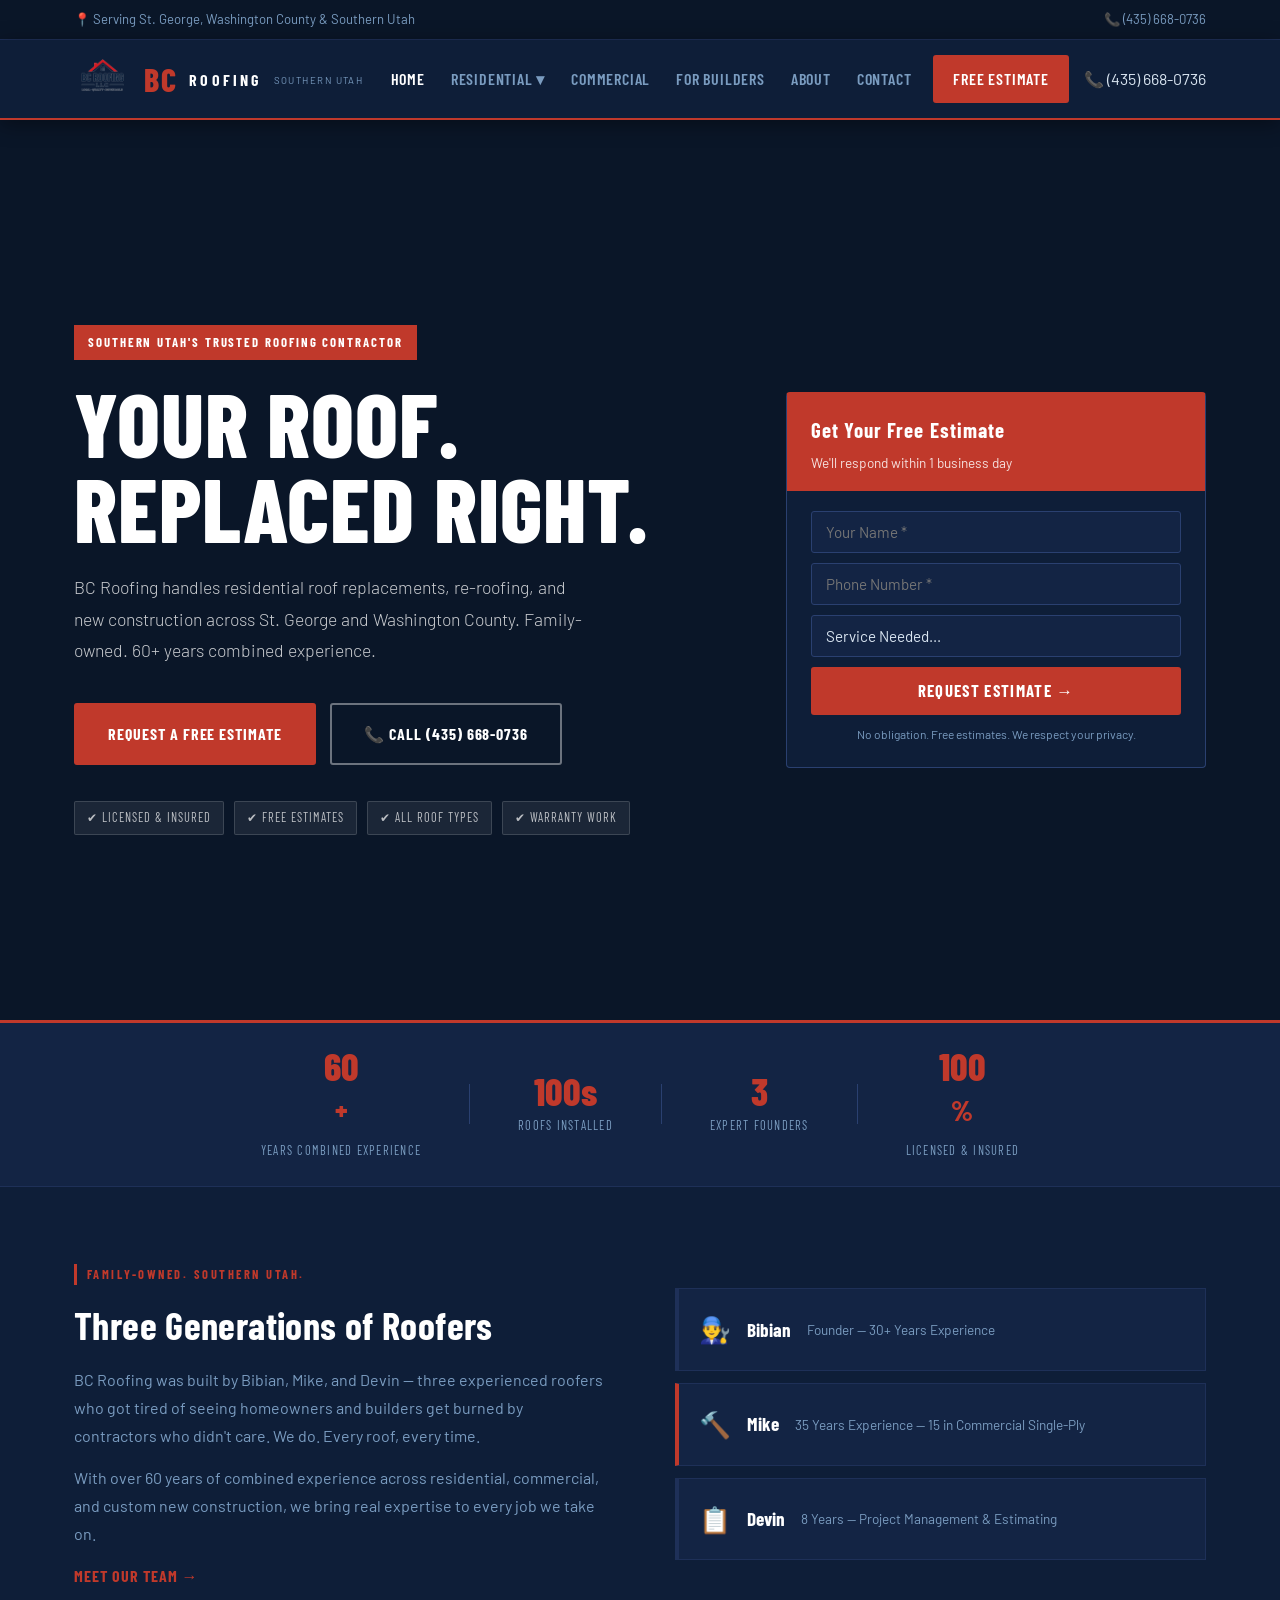
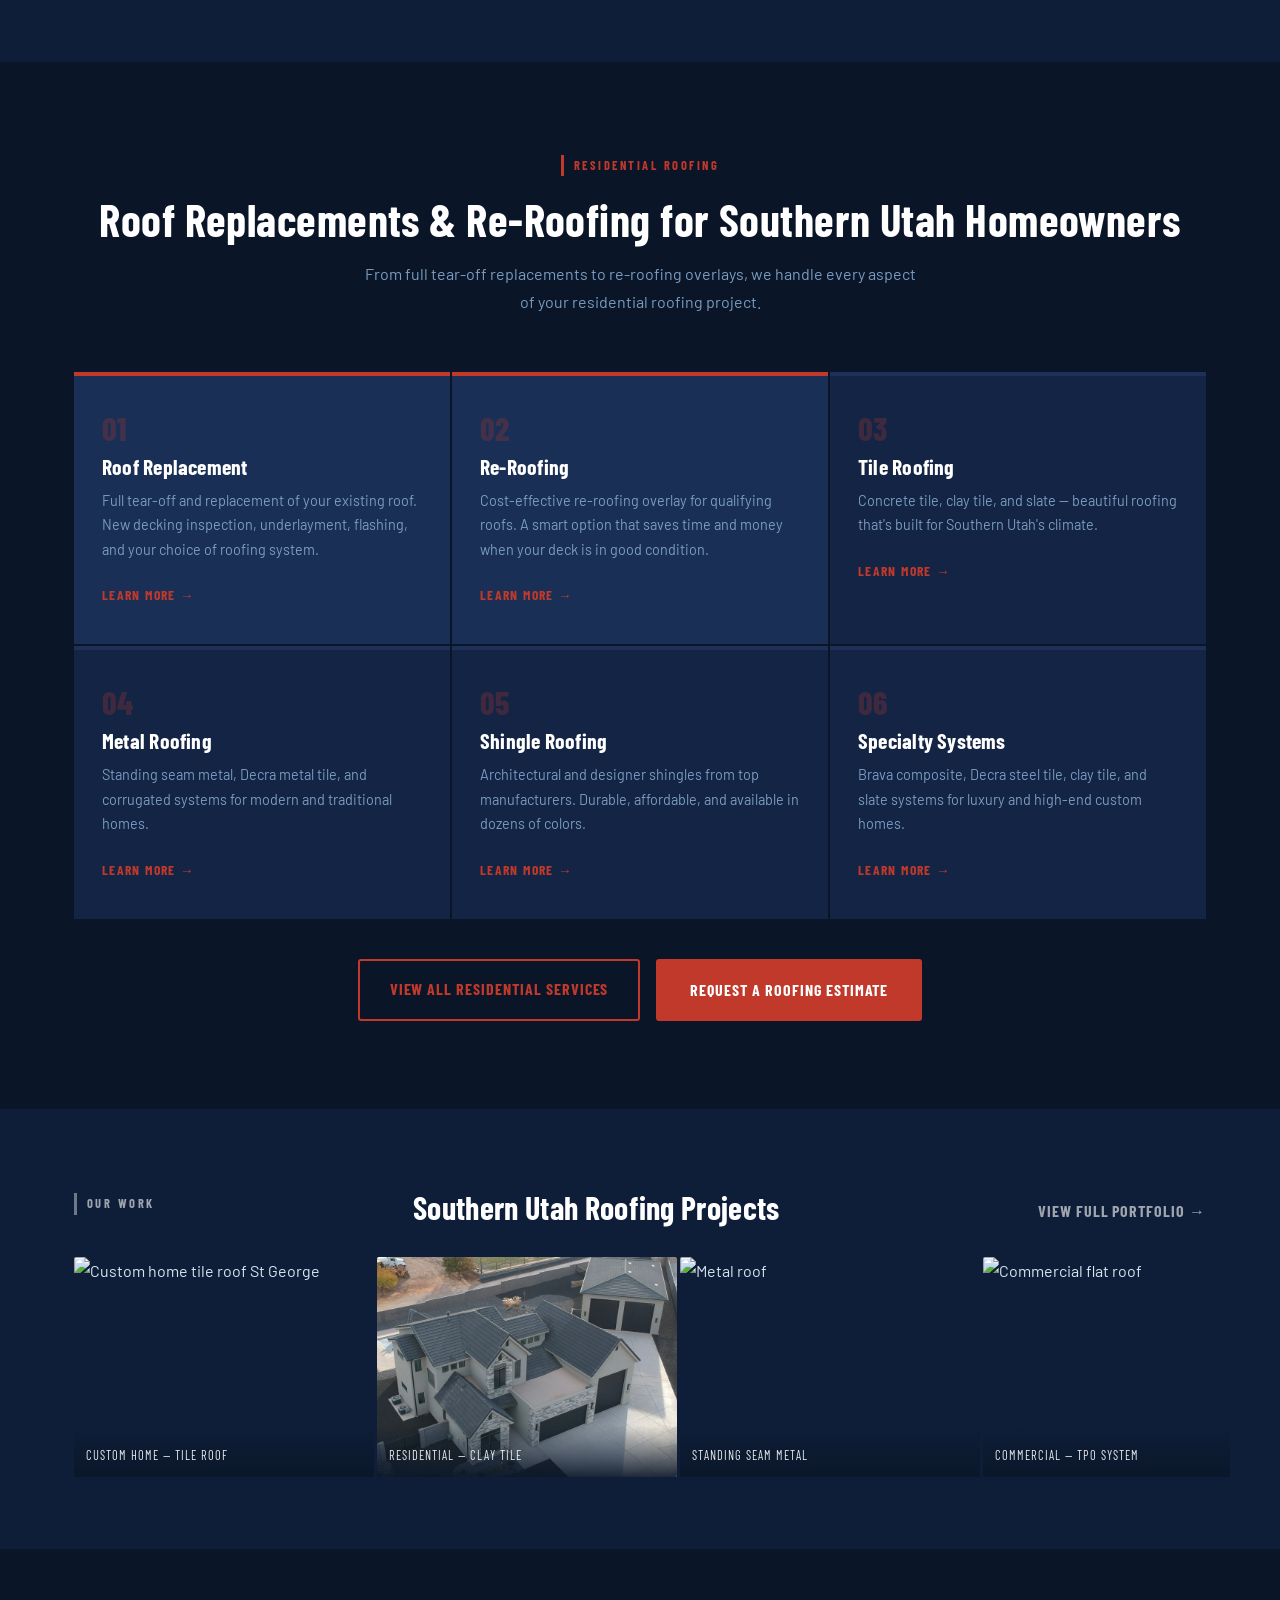
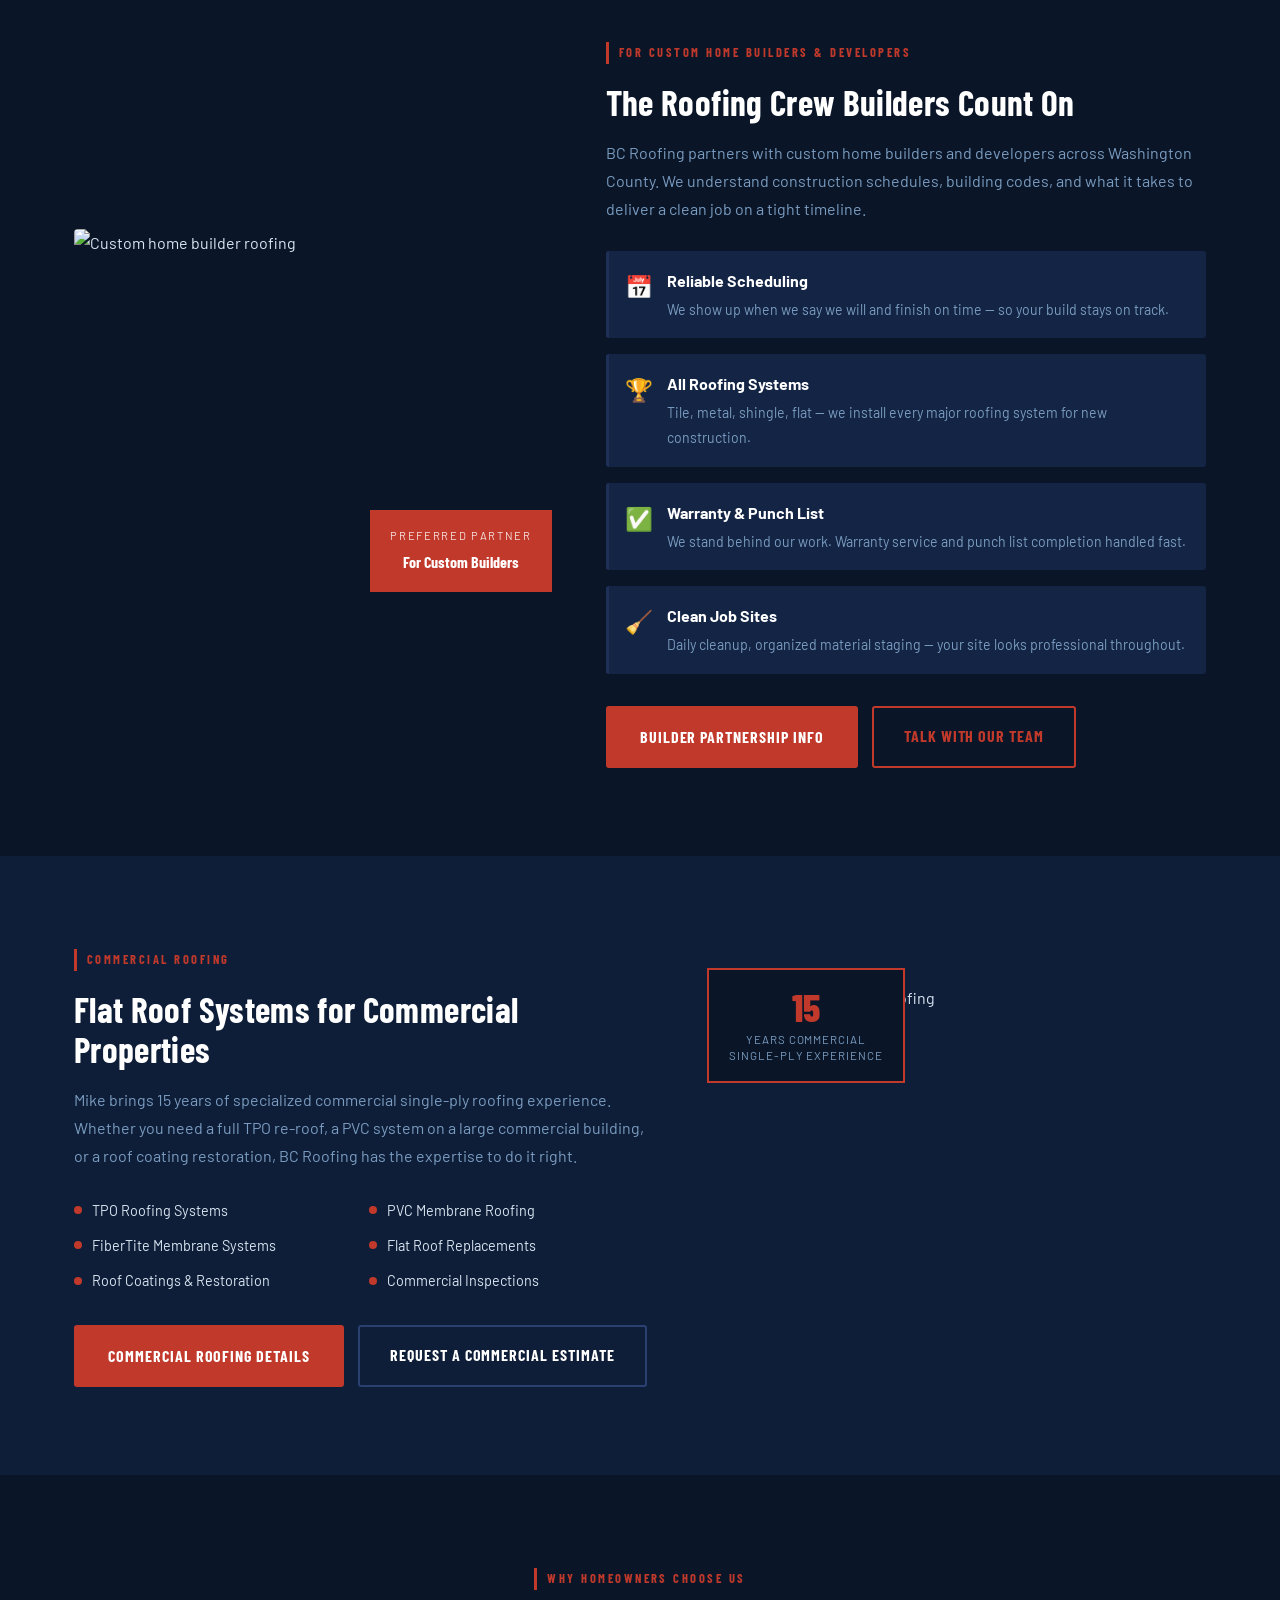
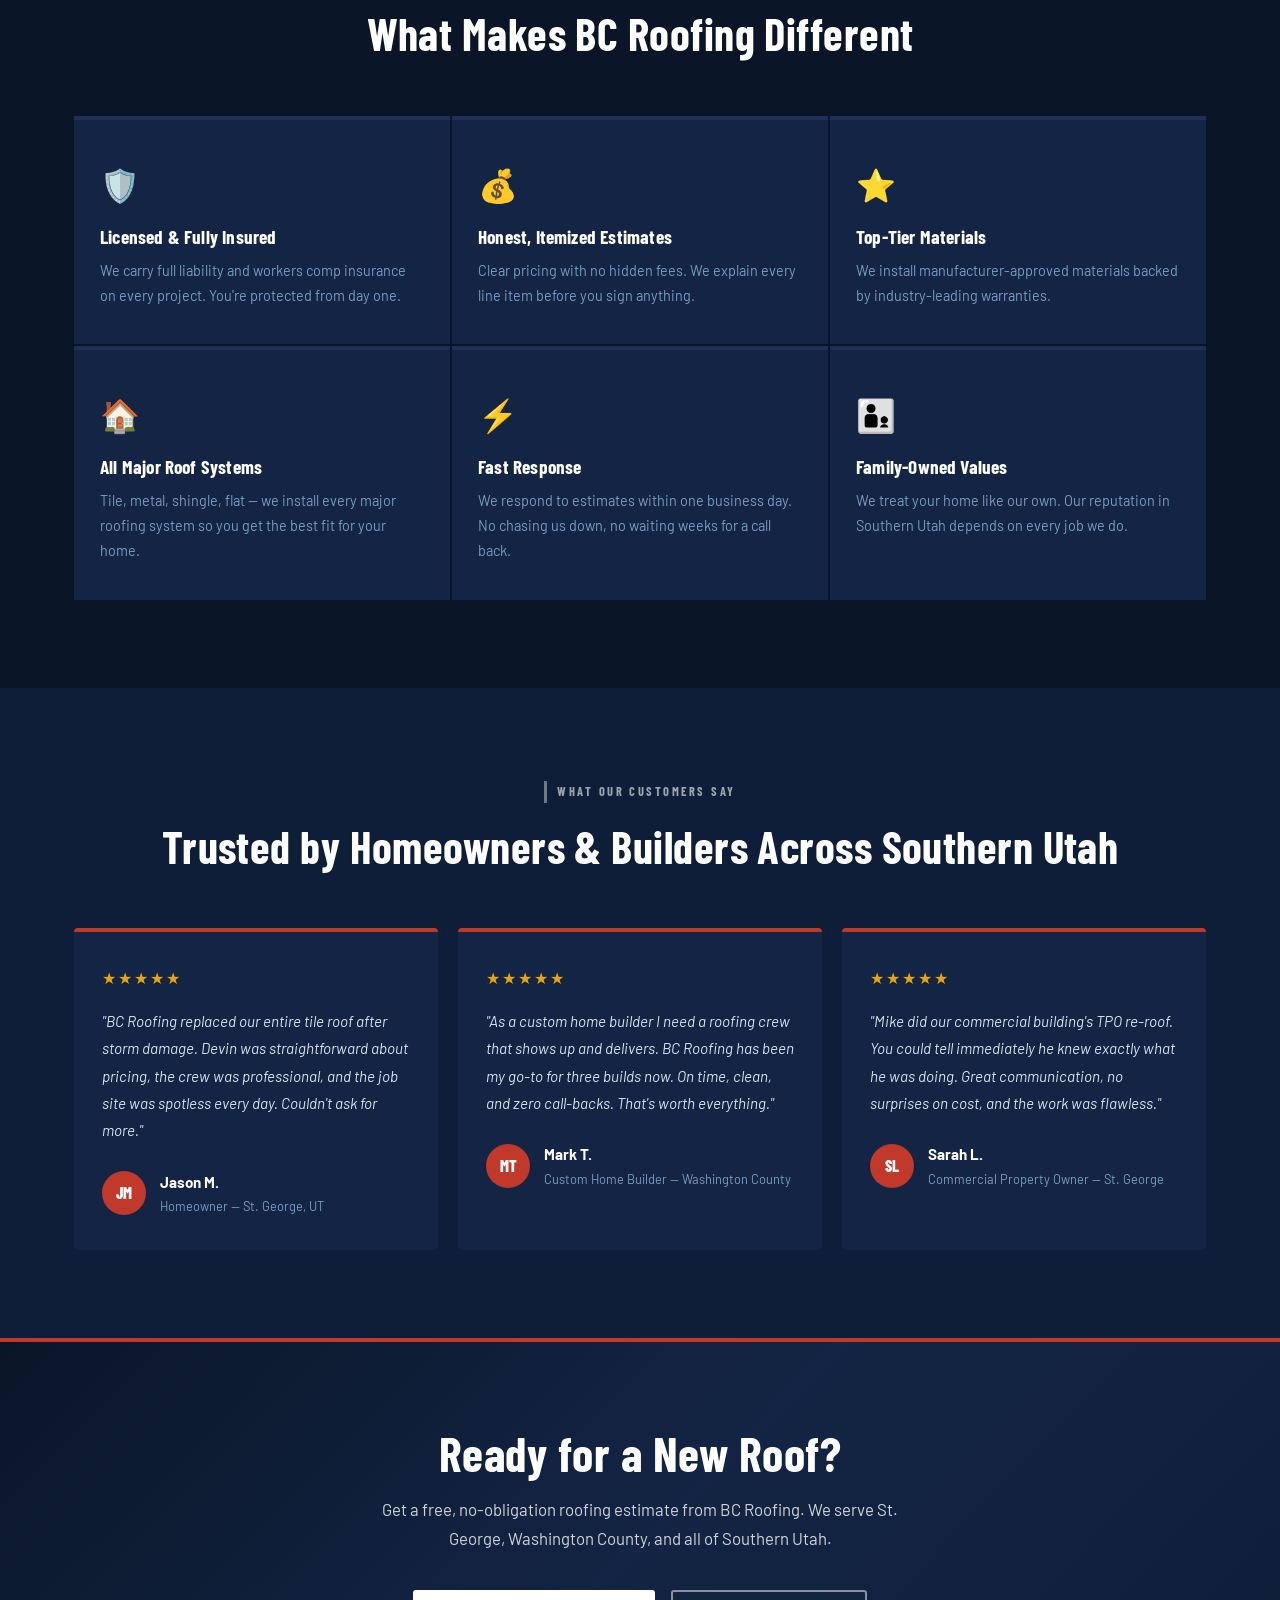
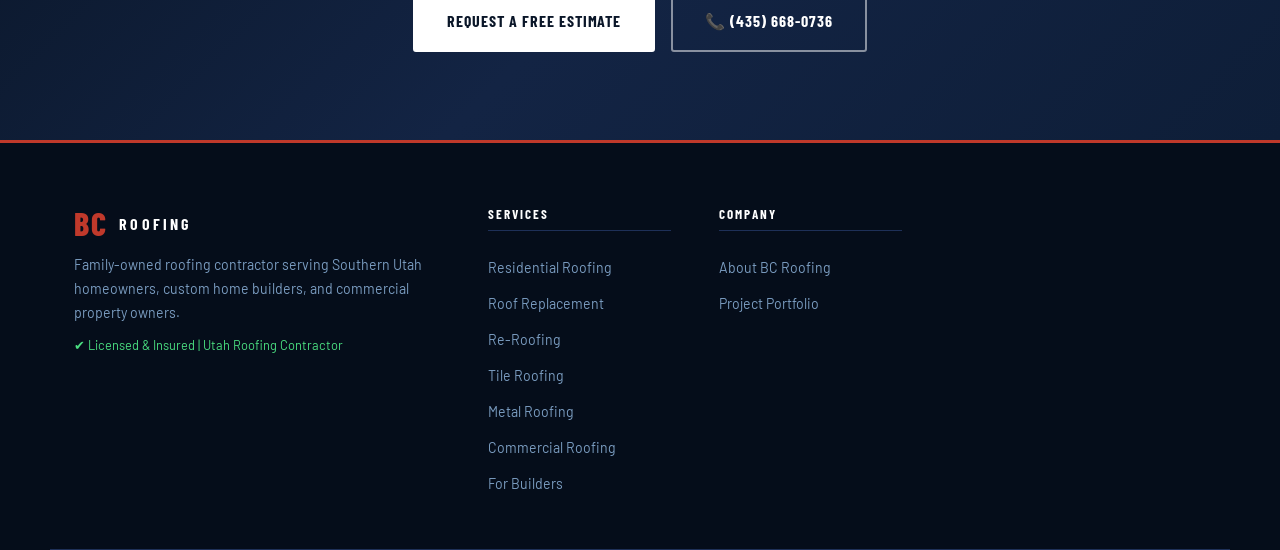
==== commit 69d52429: "Add files via upload" ====
--- a/index.html
+++ b/index.html
@@ -49,41 +49,42 @@
       <li><a href="about.html">About</a></li>
       <li><a href="contact.html">Contact</a></li>
       <li><a href="contact.html" class="nav-cta">Free Estimate</a></li>
-    </ul><a href="tel:+14356680736">📞 (435) 668-0736</a>
+    </ul>
+    <a href="tel:+14356680736">📞 (435) 668-0736</a>
     </div>
 </nav>
 
 <!-- HERO -->
 <section class="hero">
-  <div class="hero-bg-img"><a href="tel:+14356680736">📞 (435) 668-0736</a>
-    </div>
-  <div class="hero-overlay"><a href="tel:+14356680736">📞 (435) 668-0736</a>
+  <div class="hero-bg-img">
+    </div>
+  <div class="hero-overlay">
     </div>
   <div class="hero-content">
     <div class="hero-text-block">
-      <div class="hero-eyebrow">Southern Utah's Trusted Roofing Contractor<a href="tel:+14356680736">📞 (435) 668-0736</a>
+      <div class="hero-eyebrow">Southern Utah's Trusted Roofing Contractor
     </div>
       <h1 class="hero-h1">Your Roof.<br>Replaced Right.</h1>
       <p class="hero-sub">BC Roofing handles residential roof replacements, re-roofing, and new construction across St. George and Washington County. Family-owned. 60+ years combined experience.</p>
       <div class="hero-ctas">
         <a href="contact.html" class="cta-red">Request a Free Estimate</a>
-        <a href="tel:+14356680736" class="cta-outline">📞 Call (435) 668-0736</a><a href="tel:+14356680736">📞 (435) 668-0736</a>
+        <a href="tel:+14356680736" class="cta-outline">📞 Call (435) 668-0736</a>
     </div>
       <div class="hero-trust-row">
-        <div class="trust-pill">✔ Licensed & Insured<a href="tel:+14356680736">📞 (435) 668-0736</a>
-    </div>
-        <div class="trust-pill">✔ Free Estimates<a href="tel:+14356680736">📞 (435) 668-0736</a>
-    </div>
-        <div class="trust-pill">✔ All Roof Types<a href="tel:+14356680736">📞 (435) 668-0736</a>
-    </div>
-        <div class="trust-pill">✔ Warranty Work<a href="tel:+14356680736">📞 (435) 668-0736</a>
-    </div><a href="tel:+14356680736">📞 (435) 668-0736</a>
-    </div><a href="tel:+14356680736">📞 (435) 668-0736</a>
+        <div class="trust-pill">✔ Licensed & Insured
+    </div>
+        <div class="trust-pill">✔ Free Estimates
+    </div>
+        <div class="trust-pill">✔ All Roof Types
+    </div>
+        <div class="trust-pill">✔ Warranty Work
+    </div>
+    </div>
     </div>
     <div class="hero-form-box">
       <div class="form-box-header">
         <strong>Get Your Free Estimate</strong>
-        <span>We'll respond within 1 business day</span><a href="tel:+14356680736">📞 (435) 668-0736</a>
+        <span>We'll respond within 1 business day</span>
     </div>
       <div class="quick-form">
         <input type="text" id="hf-name" placeholder="Your Name *"/>
@@ -99,11 +100,11 @@
           <option>Not Sure</option>
         </select>
         <button onclick="submitHeroForm()" class="form-submit-btn">Request Estimate →</button>
-        <div id="hf-success" class="hf-success" style="display:none">✅ Got it! We'll call you shortly.<a href="tel:+14356680736">📞 (435) 668-0736</a>
-    </div>
-        <p class="form-fine">No obligation. Free estimates. We respect your privacy.</p><a href="tel:+14356680736">📞 (435) 668-0736</a>
-    </div><a href="tel:+14356680736">📞 (435) 668-0736</a>
-    </div><a href="tel:+14356680736">📞 (435) 668-0736</a>
+        <div id="hf-success" class="hf-success" style="display:none">✅ Got it! We'll call you shortly.
+    </div>
+        <p class="form-fine">No obligation. Free estimates. We respect your privacy.</p>
+    </div>
+    </div>
     </div>
 </section>
 
@@ -112,27 +113,27 @@
   <div class="stats-container">
     <div class="stat-item">
       <span class="sn">60</span><span class="sn-suffix">+</span>
-      <span class="sl">Years Combined Experience</span><a href="tel:+14356680736">📞 (435) 668-0736</a>
-    </div>
-    <div class="stat-sep"><a href="tel:+14356680736">📞 (435) 668-0736</a>
+      <span class="sl">Years Combined Experience</span>
+    </div>
+    <div class="stat-sep">
     </div>
     <div class="stat-item">
       <span class="sn">100s</span>
-      <span class="sl">Roofs Installed</span><a href="tel:+14356680736">📞 (435) 668-0736</a>
-    </div>
-    <div class="stat-sep"><a href="tel:+14356680736">📞 (435) 668-0736</a>
+      <span class="sl">Roofs Installed</span>
+    </div>
+    <div class="stat-sep">
     </div>
     <div class="stat-item">
       <span class="sn">3</span>
-      <span class="sl">Expert Founders</span><a href="tel:+14356680736">📞 (435) 668-0736</a>
-    </div>
-    <div class="stat-sep"><a href="tel:+14356680736">📞 (435) 668-0736</a>
+      <span class="sl">Expert Founders</span>
+    </div>
+    <div class="stat-sep">
     </div>
     <div class="stat-item">
       <span class="sn">100</span><span class="sn-suffix">%</span>
-      <span class="sl">Licensed & Insured</span><a href="tel:+14356680736">📞 (435) 668-0736</a>
-    </div><a href="tel:+14356680736">📞 (435) 668-0736</a>
-    </div><a href="tel:+14356680736">📞 (435) 668-0736</a>
+      <span class="sl">Licensed & Insured</span>
+    </div>
+    </div>
     </div>
 
 <!-- WHO WE ARE STRIP -->
@@ -140,34 +141,34 @@
   <div class="container">
     <div class="who-inner">
       <div class="who-text">
-        <div class="section-tag">Family-Owned. Southern Utah.<a href="tel:+14356680736">📞 (435) 668-0736</a>
+        <div class="section-tag">Family-Owned. Southern Utah.
     </div>
         <h2>Three Generations of Roofers</h2>
         <p>BC Roofing was built by Bibian, Mike, and Devin — three experienced roofers who got tired of seeing homeowners and builders get burned by contractors who didn't care. We do. Every roof, every time.</p>
         <p>With over 60 years of combined experience across residential, commercial, and custom new construction, we bring real expertise to every job we take on.</p>
-        <a href="about.html" class="link-arrow">Meet Our Team →</a><a href="tel:+14356680736">📞 (435) 668-0736</a>
+        <a href="about.html" class="link-arrow">Meet Our Team →</a>
     </div>
       <div class="who-cards">
         <div class="who-card">
-          <div class="who-card-icon">👨‍🔧<a href="tel:+14356680736">📞 (435) 668-0736</a>
-    </div>
-          <strong>Bibian Cuarao</strong>
-          <span>Founder — 30+ Years Experience</span><a href="tel:+14356680736">📞 (435) 668-0736</a>
+          <div class="who-card-icon">👨‍🔧
+    </div>
+          <strong>Bibian</strong>
+          <span>Founder — 30+ Years Experience</span>
     </div>
         <div class="who-card featured-who">
-          <div class="who-card-icon">🔨<a href="tel:+14356680736">📞 (435) 668-0736</a>
-    </div>
-          <strong>Mike Roberts</strong>
-          <span>35 Years Experience — 15 in Commercial Single-Ply</span><a href="tel:+14356680736">📞 (435) 668-0736</a>
+          <div class="who-card-icon">🔨
+    </div>
+          <strong>Mike</strong>
+          <span>35 Years Experience — 15 in Commercial Single-Ply</span>
     </div>
         <div class="who-card">
-          <div class="who-card-icon">📋<a href="tel:+14356680736">📞 (435) 668-0736</a>
-    </div>
-          <strong>Devin Roberts</strong>
-          <span>8 Years — Project Management & Estimating</span><a href="tel:+14356680736">📞 (435) 668-0736</a>
-    </div><a href="tel:+14356680736">📞 (435) 668-0736</a>
-    </div><a href="tel:+14356680736">📞 (435) 668-0736</a>
-    </div><a href="tel:+14356680736">📞 (435) 668-0736</a>
+          <div class="who-card-icon">📋
+    </div>
+          <strong>Devin</strong>
+          <span>8 Years — Project Management & Estimating</span>
+    </div>
+    </div>
+    </div>
     </div>
 </section>
 
@@ -175,101 +176,101 @@
 <section class="section res-services-section">
   <div class="container">
     <div class="section-header">
-      <div class="section-tag">Residential Roofing<a href="tel:+14356680736">📞 (435) 668-0736</a>
+      <div class="section-tag">Residential Roofing
     </div>
       <h2>Roof Replacements & Re-Roofing for Southern Utah Homeowners</h2>
-      <p>From full tear-off replacements to re-roofing overlays, we handle every aspect of your residential roofing project.</p><a href="tel:+14356680736">📞 (435) 668-0736</a>
+      <p>From full tear-off replacements to re-roofing overlays, we handle every aspect of your residential roofing project.</p>
     </div>
     <div class="services-grid-home">
       <a href="residential.html#replacement" class="svc-card primary-svc">
-        <div class="svc-number">01<a href="tel:+14356680736">📞 (435) 668-0736</a>
+        <div class="svc-number">01
     </div>
         <h3>Roof Replacement</h3>
         <p>Full tear-off and replacement of your existing roof. New decking inspection, underlayment, flashing, and your choice of roofing system.</p>
         <span class="svc-link">Learn More →</span>
       </a>
       <a href="residential.html#reroofing" class="svc-card primary-svc">
-        <div class="svc-number">02<a href="tel:+14356680736">📞 (435) 668-0736</a>
+        <div class="svc-number">02
     </div>
         <h3>Re-Roofing</h3>
         <p>Cost-effective re-roofing overlay for qualifying roofs. A smart option that saves time and money when your deck is in good condition.</p>
         <span class="svc-link">Learn More →</span>
       </a>
       <a href="residential.html#tile" class="svc-card">
-        <div class="svc-number">03<a href="tel:+14356680736">📞 (435) 668-0736</a>
+        <div class="svc-number">03
     </div>
         <h3>Tile Roofing</h3>
         <p>Concrete tile, clay tile, and slate — beautiful roofing that's built for Southern Utah's climate.</p>
         <span class="svc-link">Learn More →</span>
       </a>
       <a href="residential.html#metal" class="svc-card">
-        <div class="svc-number">04<a href="tel:+14356680736">📞 (435) 668-0736</a>
+        <div class="svc-number">04
     </div>
         <h3>Metal Roofing</h3>
         <p>Standing seam metal, Decra metal tile, and corrugated systems for modern and traditional homes.</p>
         <span class="svc-link">Learn More →</span>
       </a>
       <a href="residential.html#shingle" class="svc-card">
-        <div class="svc-number">05<a href="tel:+14356680736">📞 (435) 668-0736</a>
+        <div class="svc-number">05
     </div>
         <h3>Shingle Roofing</h3>
         <p>Architectural and designer shingles from top manufacturers. Durable, affordable, and available in dozens of colors.</p>
         <span class="svc-link">Learn More →</span>
       </a>
       <a href="residential.html#specialty" class="svc-card">
-        <div class="svc-number">06<a href="tel:+14356680736">📞 (435) 668-0736</a>
+        <div class="svc-number">06
     </div>
         <h3>Specialty Systems</h3>
         <p>Brava composite, Decra steel tile, clay tile, and slate systems for luxury and high-end custom homes.</p>
         <span class="svc-link">Learn More →</span>
-      </a><a href="tel:+14356680736">📞 (435) 668-0736</a>
+      </a>
     </div>
     <div class="section-cta-row">
       <a href="residential.html" class="btn-outline-red">View All Residential Services</a>
-      <a href="contact.html" class="cta-red">Request a Roofing Estimate</a><a href="tel:+14356680736">📞 (435) 668-0736</a>
-    </div><a href="tel:+14356680736">📞 (435) 668-0736</a>
+      <a href="contact.html" class="cta-red">Request a Roofing Estimate</a>
+    </div>
     </div>
 </section>
 
 <!-- GALLERY STRIP -->
 <section class="gallery-strip">
   <div class="gallery-label">
-    <div class="section-tag light">Our Work<a href="tel:+14356680736">📞 (435) 668-0736</a>
+    <div class="section-tag light">Our Work
     </div>
     <h2>Southern Utah Roofing Projects</h2>
-    <a href="portfolio.html" class="link-arrow light">View Full Portfolio →</a><a href="tel:+14356680736">📞 (435) 668-0736</a>
+    <a href="portfolio.html" class="link-arrow light">View Full Portfolio →</a>
     </div>
   <div class="gallery-scroll">
     <div class="g-item">
       <img src="project-1-after.jpg" alt="Custom home tile roof St George"/>
-      <div class="g-caption">Custom Home — Tile Roof<a href="tel:+14356680736">📞 (435) 668-0736</a>
-    </div><a href="tel:+14356680736">📞 (435) 668-0736</a>
+      <div class="g-caption">Custom Home — Tile Roof
+    </div>
     </div>
     <div class="g-item">
       <img src="tile-roof.png" alt="Tile roofing"/>
-      <div class="g-caption">Residential — Clay Tile<a href="tel:+14356680736">📞 (435) 668-0736</a>
-    </div><a href="tel:+14356680736">📞 (435) 668-0736</a>
+      <div class="g-caption">Residential — Clay Tile
+    </div>
     </div>
     <div class="g-item">
       <img src="metal-roof.png" alt="Metal roof"/>
-      <div class="g-caption">Standing Seam Metal<a href="tel:+14356680736">📞 (435) 668-0736</a>
-    </div><a href="tel:+14356680736">📞 (435) 668-0736</a>
+      <div class="g-caption">Standing Seam Metal
+    </div>
     </div>
     <div class="g-item">
       <img src="commercial-tpo.jpg" alt="Commercial flat roof"/>
-      <div class="g-caption">Commercial — TPO System<a href="tel:+14356680736">📞 (435) 668-0736</a>
-    </div><a href="tel:+14356680736">📞 (435) 668-0736</a>
+      <div class="g-caption">Commercial — TPO System
+    </div>
     </div>
     <div class="g-item">
       <img src="new-construction.png" alt="New construction roof"/>
-      <div class="g-caption">New Construction — Shingle<a href="tel:+14356680736">📞 (435) 668-0736</a>
-    </div><a href="tel:+14356680736">📞 (435) 668-0736</a>
+      <div class="g-caption">New Construction — Shingle
+    </div>
     </div>
     <div class="g-item">
       <img src="custom-home.png" alt="Luxury home roof"/>
-      <div class="g-caption">Luxury Custom Home<a href="tel:+14356680736">📞 (435) 668-0736</a>
-    </div><a href="tel:+14356680736">📞 (435) 668-0736</a>
-    </div><a href="tel:+14356680736">📞 (435) 668-0736</a>
+      <div class="g-caption">Luxury Custom Home
+    </div>
+    </div>
     </div>
 </section>
 
@@ -281,11 +282,11 @@
         <img src="roof-replacement.png" alt="Custom home builder roofing"/>
         <div class="builder-badge">
           <span>Preferred Partner</span>
-          <strong>For Custom Builders</strong><a href="tel:+14356680736">📞 (435) 668-0736</a>
-    </div><a href="tel:+14356680736">📞 (435) 668-0736</a>
+          <strong>For Custom Builders</strong>
+    </div>
     </div>
       <div class="builder-text-col">
-        <div class="section-tag">For Custom Home Builders & Developers<a href="tel:+14356680736">📞 (435) 668-0736</a>
+        <div class="section-tag">For Custom Home Builders & Developers
     </div>
         <h2>The Roofing Crew Builders Count On</h2>
         <p>BC Roofing partners with custom home builders and developers across Washington County. We understand construction schedules, building codes, and what it takes to deliver a clean job on a tight timeline.</p>
@@ -294,37 +295,37 @@
             <span class="bf-icon">📅</span>
             <div>
               <strong>Reliable Scheduling</strong>
-              <p>We show up when we say we will and finish on time — so your build stays on track.</p><a href="tel:+14356680736">📞 (435) 668-0736</a>
-    </div><a href="tel:+14356680736">📞 (435) 668-0736</a>
+              <p>We show up when we say we will and finish on time — so your build stays on track.</p>
+    </div>
     </div>
           <div class="bf-item">
             <span class="bf-icon">🏆</span>
             <div>
               <strong>All Roofing Systems</strong>
-              <p>Tile, metal, shingle, flat — we install every major roofing system for new construction.</p><a href="tel:+14356680736">📞 (435) 668-0736</a>
-    </div><a href="tel:+14356680736">📞 (435) 668-0736</a>
+              <p>Tile, metal, shingle, flat — we install every major roofing system for new construction.</p>
+    </div>
     </div>
           <div class="bf-item">
             <span class="bf-icon">✅</span>
             <div>
               <strong>Warranty & Punch List</strong>
-              <p>We stand behind our work. Warranty service and punch list completion handled fast.</p><a href="tel:+14356680736">📞 (435) 668-0736</a>
-    </div><a href="tel:+14356680736">📞 (435) 668-0736</a>
+              <p>We stand behind our work. Warranty service and punch list completion handled fast.</p>
+    </div>
     </div>
           <div class="bf-item">
             <span class="bf-icon">🧹</span>
             <div>
               <strong>Clean Job Sites</strong>
-              <p>Daily cleanup, organized material staging — your site looks professional throughout.</p><a href="tel:+14356680736">📞 (435) 668-0736</a>
-    </div><a href="tel:+14356680736">📞 (435) 668-0736</a>
-    </div><a href="tel:+14356680736">📞 (435) 668-0736</a>
+              <p>Daily cleanup, organized material staging — your site looks professional throughout.</p>
+    </div>
+    </div>
     </div>
         <div class="builder-ctas">
           <a href="builders.html" class="cta-red">Builder Partnership Info</a>
-          <a href="contact.html" class="btn-outline-red">Talk With Our Team</a><a href="tel:+14356680736">📞 (435) 668-0736</a>
-    </div><a href="tel:+14356680736">📞 (435) 668-0736</a>
-    </div><a href="tel:+14356680736">📞 (435) 668-0736</a>
-    </div><a href="tel:+14356680736">📞 (435) 668-0736</a>
+          <a href="contact.html" class="btn-outline-red">Talk With Our Team</a>
+    </div>
+    </div>
+    </div>
     </div>
 </section>
 
@@ -333,55 +334,55 @@
   <div class="container">
     <div class="commercial-inner">
       <div class="commercial-text">
-        <div class="section-tag">Commercial Roofing<a href="tel:+14356680736">📞 (435) 668-0736</a>
+        <div class="section-tag">Commercial Roofing
     </div>
         <h2>Flat Roof Systems for Commercial Properties</h2>
         <p>Mike brings 15 years of specialized commercial single-ply roofing experience. Whether you need a full TPO re-roof, a PVC system on a large commercial building, or a roof coating restoration, BC Roofing has the expertise to do it right.</p>
         <div class="comm-systems">
           <div class="cs-item">
-            <div class="cs-dot"><a href="tel:+14356680736">📞 (435) 668-0736</a>
-    </div>
-            <span>TPO Roofing Systems</span><a href="tel:+14356680736">📞 (435) 668-0736</a>
+            <div class="cs-dot">
+    </div>
+            <span>TPO Roofing Systems</span>
     </div>
           <div class="cs-item">
-            <div class="cs-dot"><a href="tel:+14356680736">📞 (435) 668-0736</a>
-    </div>
-            <span>PVC Membrane Roofing</span><a href="tel:+14356680736">📞 (435) 668-0736</a>
+            <div class="cs-dot">
+    </div>
+            <span>PVC Membrane Roofing</span>
     </div>
           <div class="cs-item">
-            <div class="cs-dot"><a href="tel:+14356680736">📞 (435) 668-0736</a>
-    </div>
-            <span>FiberTite Membrane Systems</span><a href="tel:+14356680736">📞 (435) 668-0736</a>
+            <div class="cs-dot">
+    </div>
+            <span>FiberTite Membrane Systems</span>
     </div>
           <div class="cs-item">
-            <div class="cs-dot"><a href="tel:+14356680736">📞 (435) 668-0736</a>
-    </div>
-            <span>Flat Roof Replacements</span><a href="tel:+14356680736">📞 (435) 668-0736</a>
+            <div class="cs-dot">
+    </div>
+            <span>Flat Roof Replacements</span>
     </div>
           <div class="cs-item">
-            <div class="cs-dot"><a href="tel:+14356680736">📞 (435) 668-0736</a>
-    </div>
-            <span>Roof Coatings & Restoration</span><a href="tel:+14356680736">📞 (435) 668-0736</a>
+            <div class="cs-dot">
+    </div>
+            <span>Roof Coatings & Restoration</span>
     </div>
           <div class="cs-item">
-            <div class="cs-dot"><a href="tel:+14356680736">📞 (435) 668-0736</a>
-    </div>
-            <span>Commercial Inspections</span><a href="tel:+14356680736">📞 (435) 668-0736</a>
-    </div><a href="tel:+14356680736">📞 (435) 668-0736</a>
+            <div class="cs-dot">
+    </div>
+            <span>Commercial Inspections</span>
+    </div>
     </div>
         <div class="comm-ctas">
           <a href="commercial.html" class="cta-red">Commercial Roofing Details</a>
-          <a href="contact.html" class="btn-outline-dark">Request a Commercial Estimate</a><a href="tel:+14356680736">📞 (435) 668-0736</a>
-    </div><a href="tel:+14356680736">📞 (435) 668-0736</a>
+          <a href="contact.html" class="btn-outline-dark">Request a Commercial Estimate</a>
+    </div>
     </div>
       <div class="commercial-img-col">
         <img src="commercial-building.png" alt="Commercial TPO flat roofing"/>
         <div class="comm-highlight">
           <span class="ch-num">15</span>
-          <span class="ch-label">Years Commercial<br>Single-Ply Experience</span><a href="tel:+14356680736">📞 (435) 668-0736</a>
-    </div><a href="tel:+14356680736">📞 (435) 668-0736</a>
-    </div><a href="tel:+14356680736">📞 (435) 668-0736</a>
-    </div><a href="tel:+14356680736">📞 (435) 668-0736</a>
+          <span class="ch-label">Years Commercial<br>Single-Ply Experience</span>
+    </div>
+    </div>
+    </div>
     </div>
 </section>
 
@@ -389,48 +390,48 @@
 <section class="section trust-section">
   <div class="container">
     <div class="section-header">
-      <div class="section-tag">Why Homeowners Choose Us<a href="tel:+14356680736">📞 (435) 668-0736</a>
-    </div>
-      <h2>What Makes BC Roofing Different</h2><a href="tel:+14356680736">📞 (435) 668-0736</a>
+      <div class="section-tag">Why Homeowners Choose Us
+    </div>
+      <h2>What Makes BC Roofing Different</h2>
     </div>
     <div class="trust-grid">
       <div class="trust-card">
-        <div class="tc-icon">🛡️<a href="tel:+14356680736">📞 (435) 668-0736</a>
+        <div class="tc-icon">🛡️
     </div>
         <h3>Licensed & Fully Insured</h3>
-        <p>We carry full liability and workers comp insurance on every project. You're protected from day one.</p><a href="tel:+14356680736">📞 (435) 668-0736</a>
+        <p>We carry full liability and workers comp insurance on every project. You're protected from day one.</p>
     </div>
       <div class="trust-card">
-        <div class="tc-icon">💰<a href="tel:+14356680736">📞 (435) 668-0736</a>
+        <div class="tc-icon">💰
     </div>
         <h3>Honest, Itemized Estimates</h3>
-        <p>Clear pricing with no hidden fees. We explain every line item before you sign anything.</p><a href="tel:+14356680736">📞 (435) 668-0736</a>
+        <p>Clear pricing with no hidden fees. We explain every line item before you sign anything.</p>
     </div>
       <div class="trust-card">
-        <div class="tc-icon">⭐<a href="tel:+14356680736">📞 (435) 668-0736</a>
+        <div class="tc-icon">⭐
     </div>
         <h3>Top-Tier Materials</h3>
-        <p>We install manufacturer-approved materials backed by industry-leading warranties.</p><a href="tel:+14356680736">📞 (435) 668-0736</a>
+        <p>We install manufacturer-approved materials backed by industry-leading warranties.</p>
     </div>
       <div class="trust-card">
-        <div class="tc-icon">🏠<a href="tel:+14356680736">📞 (435) 668-0736</a>
+        <div class="tc-icon">🏠
     </div>
         <h3>All Major Roof Systems</h3>
-        <p>Tile, metal, shingle, flat — we install every major roofing system so you get the best fit for your home.</p><a href="tel:+14356680736">📞 (435) 668-0736</a>
+        <p>Tile, metal, shingle, flat — we install every major roofing system so you get the best fit for your home.</p>
     </div>
       <div class="trust-card">
-        <div class="tc-icon">⚡<a href="tel:+14356680736">📞 (435) 668-0736</a>
+        <div class="tc-icon">⚡
     </div>
         <h3>Fast Response</h3>
-        <p>We respond to estimates within one business day. No chasing us down, no waiting weeks for a call back.</p><a href="tel:+14356680736">📞 (435) 668-0736</a>
+        <p>We respond to estimates within one business day. No chasing us down, no waiting weeks for a call back.</p>
     </div>
       <div class="trust-card">
-        <div class="tc-icon">👨‍👦<a href="tel:+14356680736">📞 (435) 668-0736</a>
+        <div class="tc-icon">👨‍👦
     </div>
         <h3>Family-Owned Values</h3>
-        <p>We treat your home like our own. Our reputation in Southern Utah depends on every job we do.</p><a href="tel:+14356680736">📞 (435) 668-0736</a>
-    </div><a href="tel:+14356680736">📞 (435) 668-0736</a>
-    </div><a href="tel:+14356680736">📞 (435) 668-0736</a>
+        <p>We treat your home like our own. Our reputation in Southern Utah depends on every job we do.</p>
+    </div>
+    </div>
     </div>
 </section>
 
@@ -438,57 +439,57 @@
 <section class="testimonial-section">
   <div class="container">
     <div class="section-header light-header">
-      <div class="section-tag light">What Our Customers Say<a href="tel:+14356680736">📞 (435) 668-0736</a>
-    </div>
-      <h2>Trusted by Homeowners & Builders Across Southern Utah</h2><a href="tel:+14356680736">📞 (435) 668-0736</a>
+      <div class="section-tag light">What Our Customers Say
+    </div>
+      <h2>Trusted by Homeowners & Builders Across Southern Utah</h2>
     </div>
     <div class="testimonial-grid">
       <div class="tcard">
-        <div class="tcard-stars">★★★★★<a href="tel:+14356680736">📞 (435) 668-0736</a>
+        <div class="tcard-stars">★★★★★
     </div>
         <p>"BC Roofing replaced our entire tile roof after storm damage. Devin was straightforward about pricing, the crew was professional, and the job site was spotless every day. Couldn't ask for more."</p>
         <div class="tcard-author">
-          <div class="tcard-initials">JM<a href="tel:+14356680736">📞 (435) 668-0736</a>
+          <div class="tcard-initials">JM
     </div>
           <div>
             <strong>Jason M.</strong>
-            <span>Homeowner — St. George, UT</span><a href="tel:+14356680736">📞 (435) 668-0736</a>
-    </div><a href="tel:+14356680736">📞 (435) 668-0736</a>
-    </div><a href="tel:+14356680736">📞 (435) 668-0736</a>
+            <span>Homeowner — St. George, UT</span>
+    </div>
+    </div>
     </div>
       <div class="tcard">
-        <div class="tcard-stars">★★★★★<a href="tel:+14356680736">📞 (435) 668-0736</a>
+        <div class="tcard-stars">★★★★★
     </div>
         <p>"As a custom home builder I need a roofing crew that shows up and delivers. BC Roofing has been my go-to for three builds now. On time, clean, and zero call-backs. That's worth everything."</p>
         <div class="tcard-author">
-          <div class="tcard-initials">MT<a href="tel:+14356680736">📞 (435) 668-0736</a>
+          <div class="tcard-initials">MT
     </div>
           <div>
             <strong>Mark T.</strong>
-            <span>Custom Home Builder — Washington County</span><a href="tel:+14356680736">📞 (435) 668-0736</a>
-    </div><a href="tel:+14356680736">📞 (435) 668-0736</a>
-    </div><a href="tel:+14356680736">📞 (435) 668-0736</a>
+            <span>Custom Home Builder — Washington County</span>
+    </div>
+    </div>
     </div>
       <div class="tcard">
-        <div class="tcard-stars">★★★★★<a href="tel:+14356680736">📞 (435) 668-0736</a>
+        <div class="tcard-stars">★★★★★
     </div>
         <p>"Mike did our commercial building's TPO re-roof. You could tell immediately he knew exactly what he was doing. Great communication, no surprises on cost, and the work was flawless."</p>
         <div class="tcard-author">
-          <div class="tcard-initials">SL<a href="tel:+14356680736">📞 (435) 668-0736</a>
+          <div class="tcard-initials">SL
     </div>
           <div>
             <strong>Sarah L.</strong>
-            <span>Commercial Property Owner — St. George</span><a href="tel:+14356680736">📞 (435) 668-0736</a>
-    </div><a href="tel:+14356680736">📞 (435) 668-0736</a>
-    </div><a href="tel:+14356680736">📞 (435) 668-0736</a>
-    </div><a href="tel:+14356680736">📞 (435) 668-0736</a>
-    </div><a href="tel:+14356680736">📞 (435) 668-0736</a>
+            <span>Commercial Property Owner — St. George</span>
+    </div>
+    </div>
+    </div>
+    </div>
     </div>
 </section>
 
 <!-- BOTTOM CTA -->
 <section class="bottom-cta">
-  <div class="bottom-cta-bg"><a href="tel:+14356680736">📞 (435) 668-0736</a>
+  <div class="bottom-cta-bg">
     </div>
   <div class="container bottom-cta-inner">
     <div class="bcta-text">
@@ -496,9 +497,9 @@
       <p>Get a free, no-obligation roofing estimate from BC Roofing. We serve St. George, Washington County, and all of Southern Utah.</p>
       <div class="bcta-actions">
         <a href="contact.html" class="cta-white">Request a Free Estimate</a>
-        <a href="tel:+14356680736" class="cta-outline-white">📞 (435) 668-0736</a><a href="tel:+14356680736">📞 (435) 668-0736</a>
-    </div><a href="tel:+14356680736">📞 (435) 668-0736</a>
-    </div><a href="tel:+14356680736">📞 (435) 668-0736</a>
+        <a href="tel:+14356680736" class="cta-outline-white">📞 (435) 668-0736</a>
+    </div>
+    </div>
     </div>
 </section>
 
@@ -506,10 +507,10 @@
 <footer class="footer">
   <div class="container footer-inner">
     <div class="footer-brand">
-      <div class="logo"><span class="logo-bc">BC</span><span class="logo-roofing">ROOFING</span><a href="tel:+14356680736">📞 (435) 668-0736</a>
+      <div class="logo"><span class="logo-bc">BC</span><span class="logo-roofing">ROOFING</span>
     </div>
       <p>Family-owned roofing contractor serving Southern Utah homeowners, custom home builders, and commercial property owners.</p>
-      <p class="lic-tag">✔ Licensed &amp; Insured | Utah Roofing Contractor</p><a href="tel:+14356680736">📞 (435) 668-0736</a>
+      <p class="lic-tag">✔ Licensed &amp; Insured | Utah Roofing Contractor</p>
     </div>
     <div class="footer-col">
       <h4>Services</h4>
@@ -521,11 +522,11 @@
         <li><a href="residential.html#metal">Metal Roofing</a></li>
         <li><a href="commercial.html">Commercial Roofing</a></li>
         <li><a href="builders.html">For Builders</a></li>
-      </ul><a href="tel:+14356680736">📞 (435) 668-0736</a>
+      </ul>
     </div>
     <div class="footer-col">
       <h4>Company</h4>
       <ul>
         <li><a href="about.html">About BC Roofing</a></li>
         <li><a href="portfolio.html">Project Portfolio</a></li>
-        <li><a href="contact.
+        <li><a href="contact.
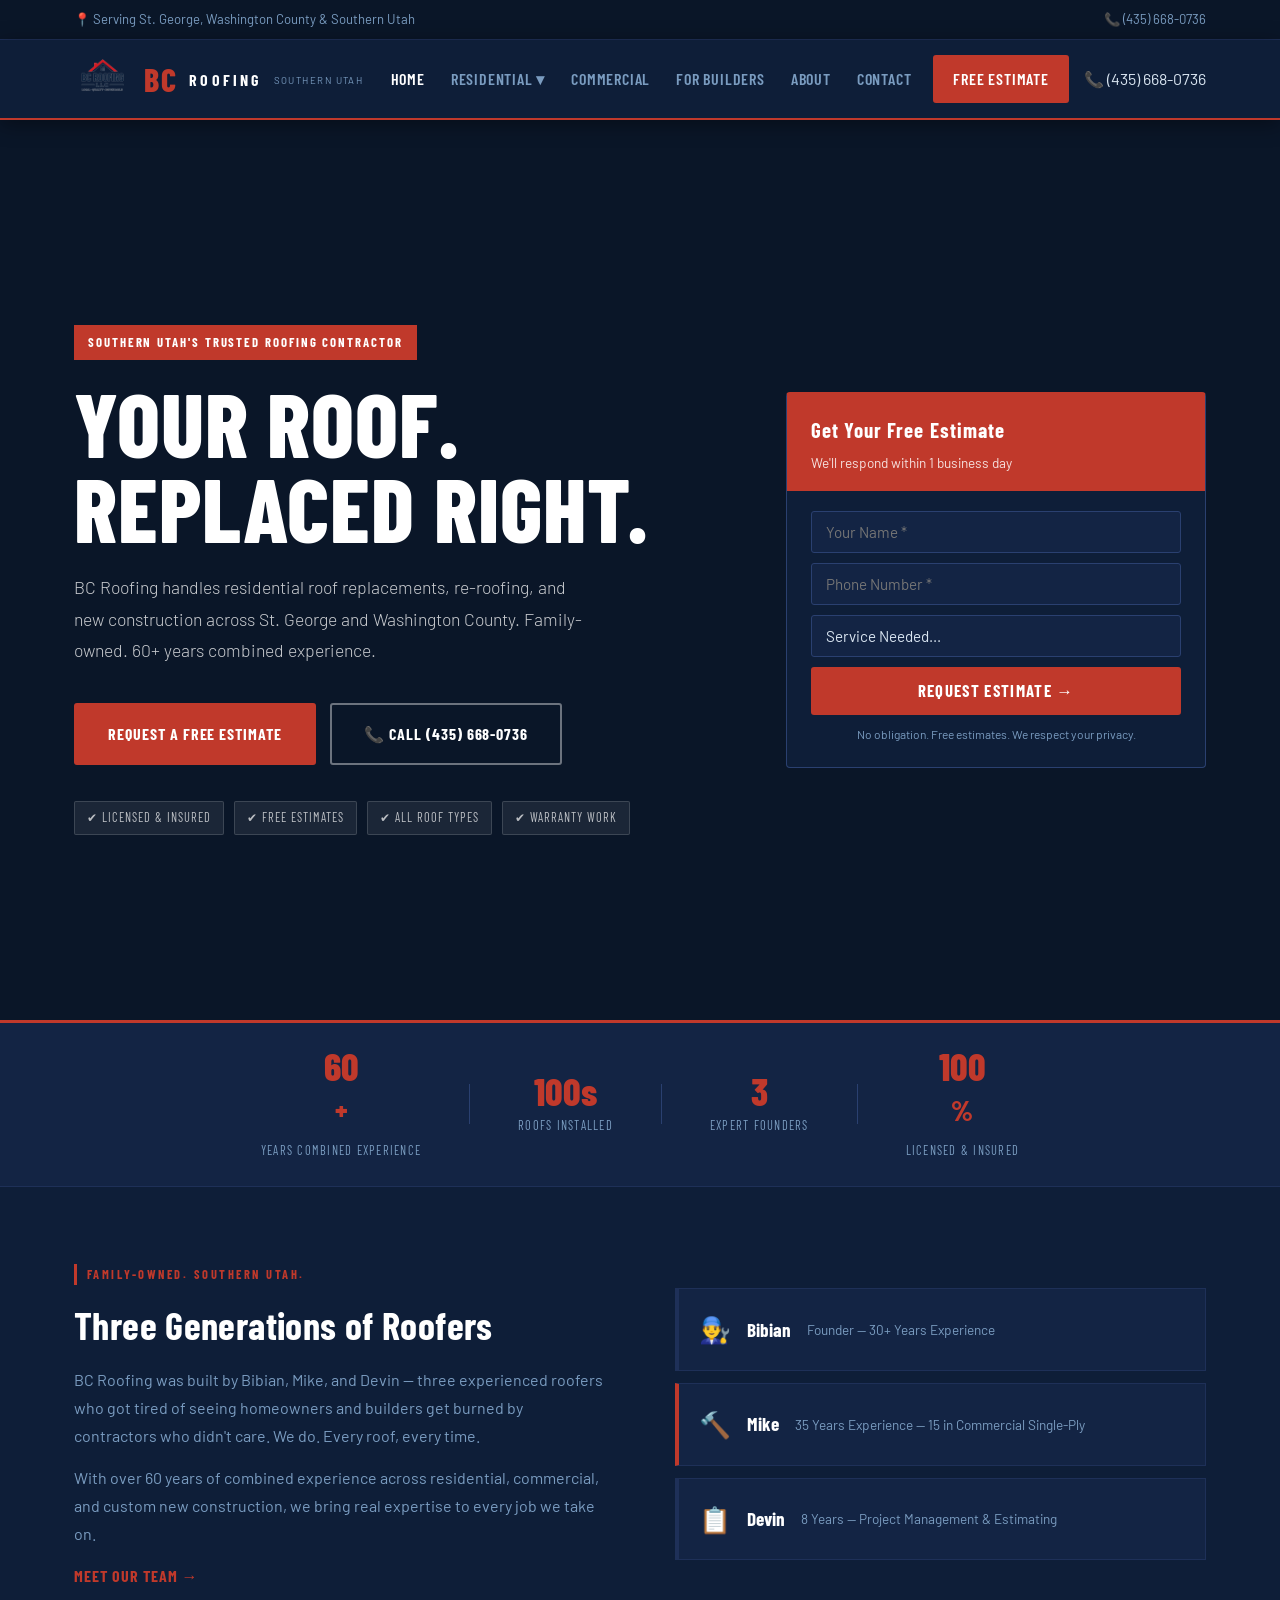
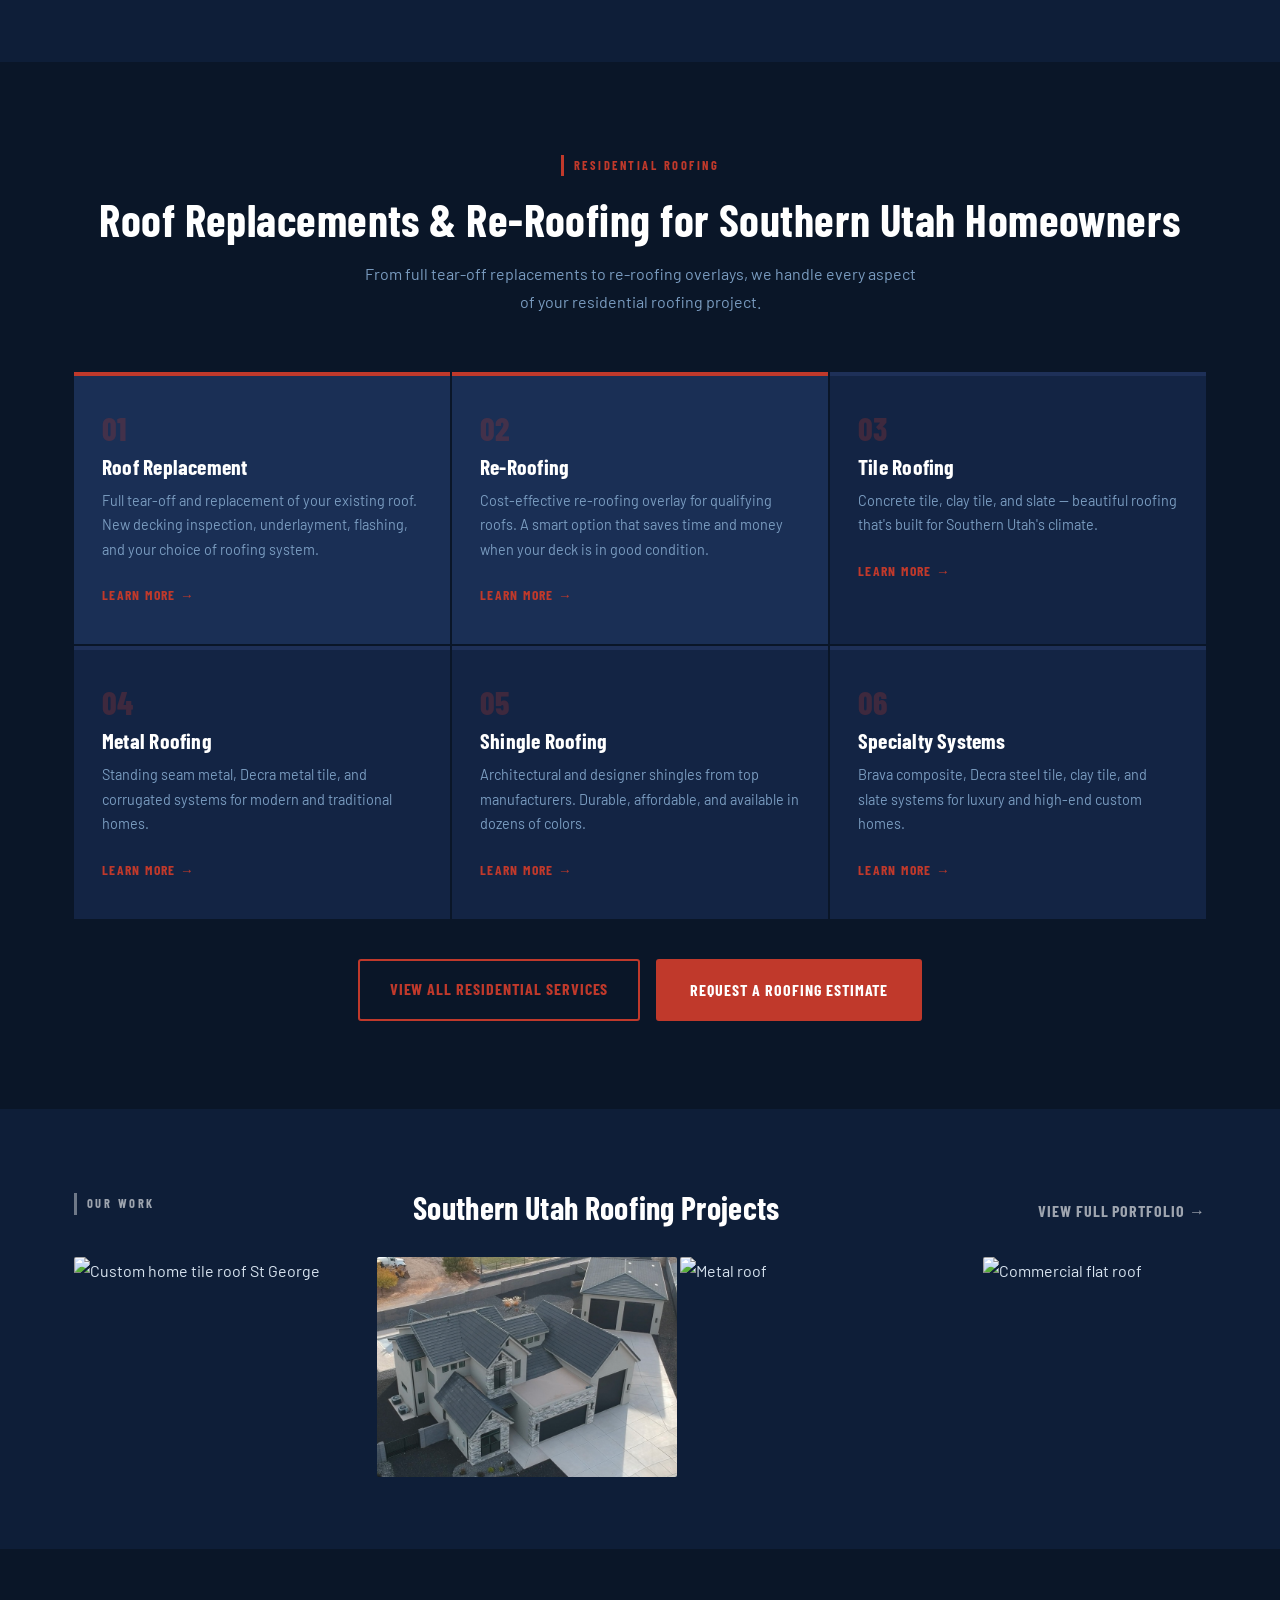
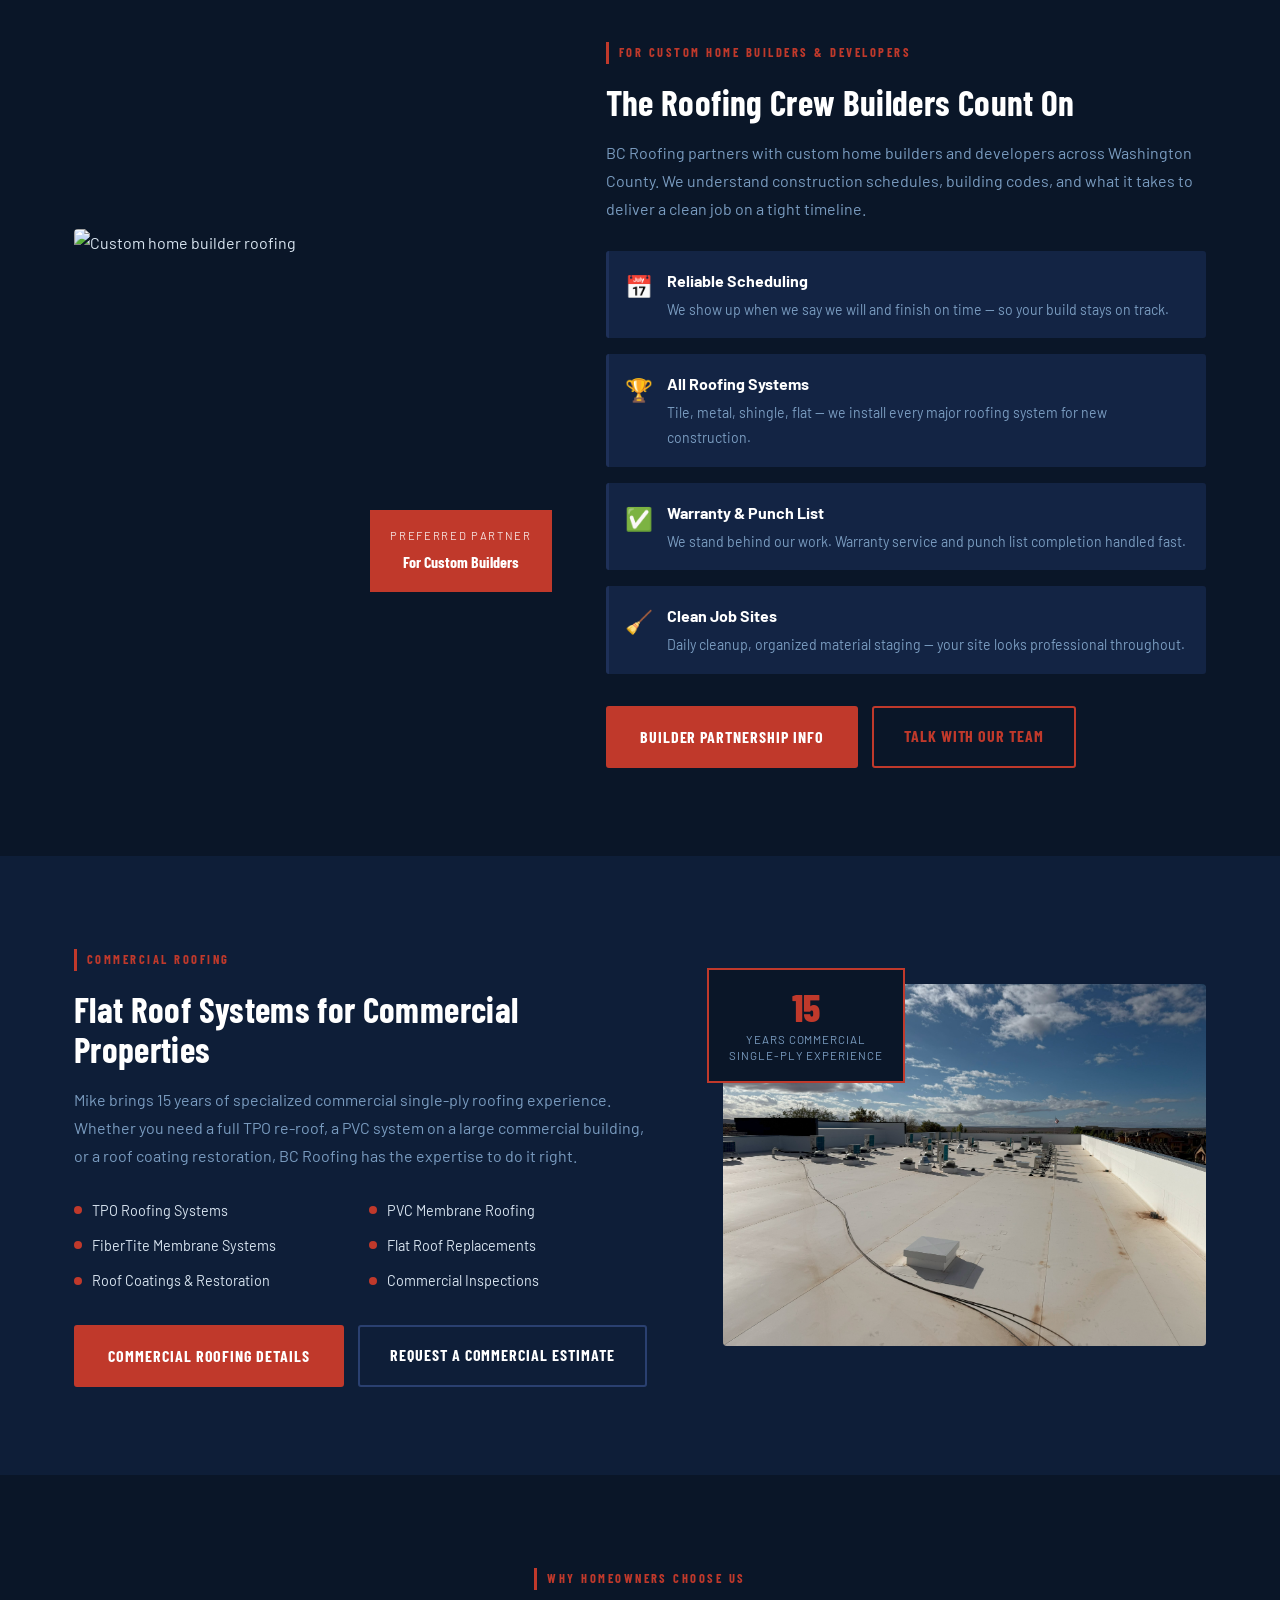
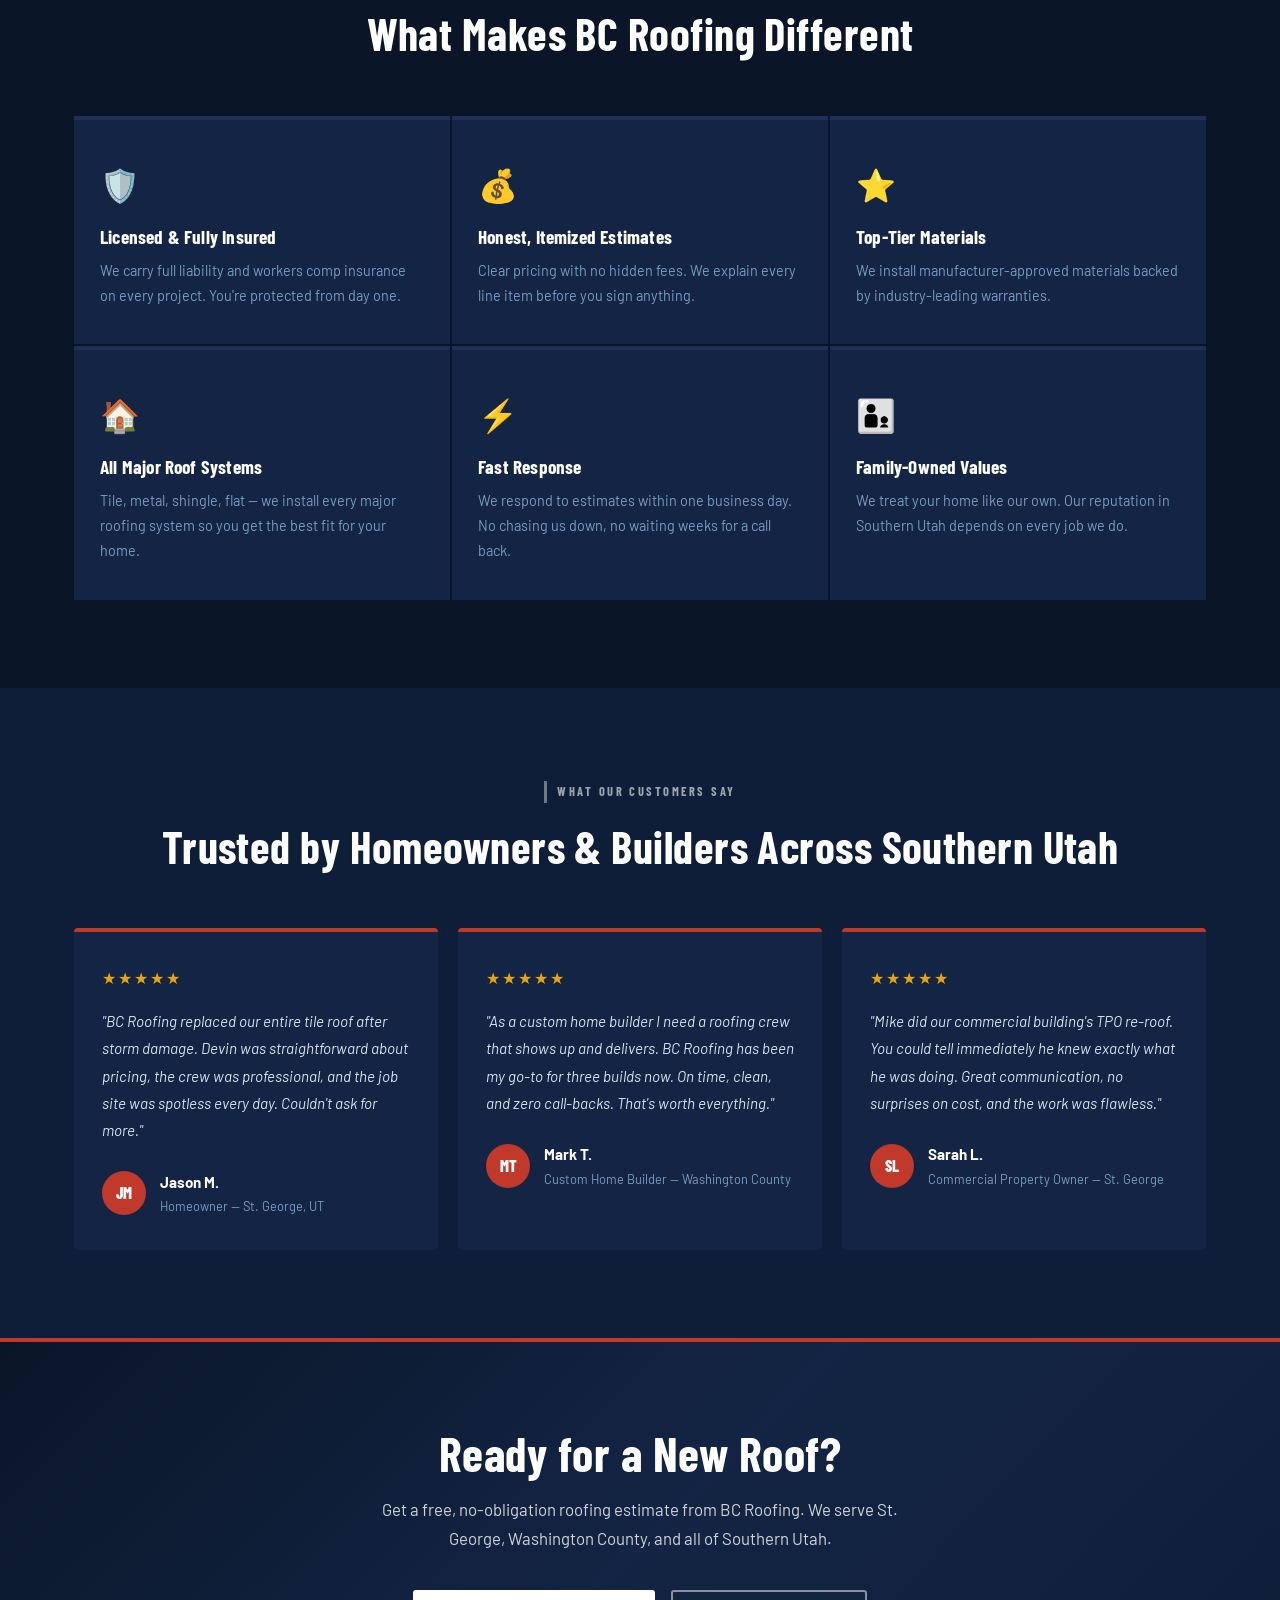
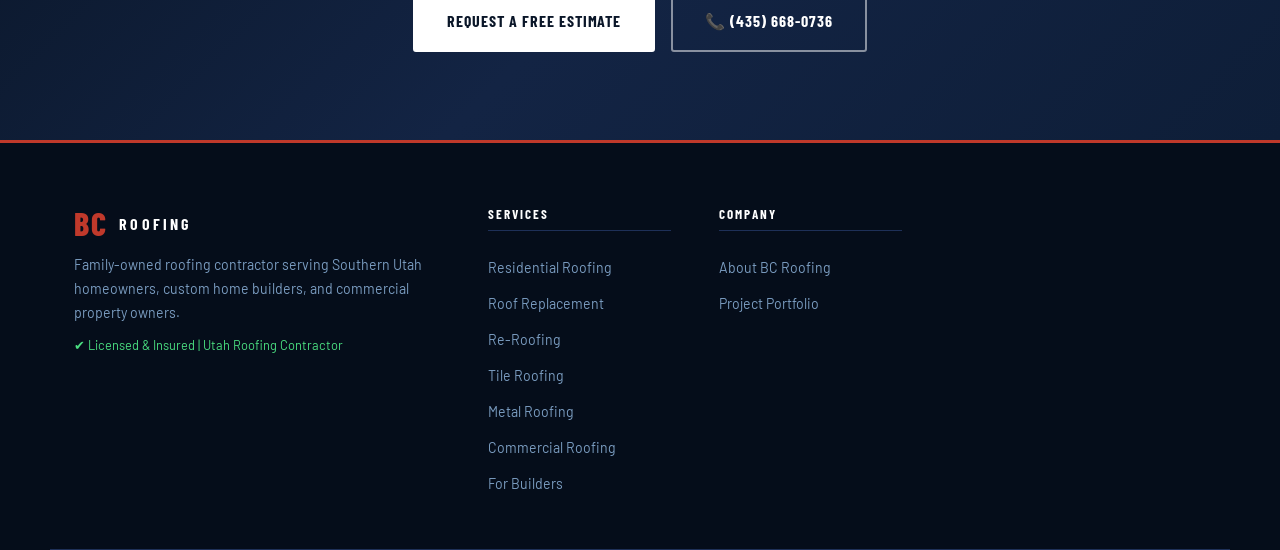
==== commit 897ac0a8: "Add files via upload" ====
--- a/index.html
+++ b/index.html
@@ -56,7 +56,7 @@
 
 <!-- HERO -->
 <section class="hero">
-  <div class="hero-bg-img">
+  <div class="hero-bg-img" style="background-image:url('main-hero.jpg')">
     </div>
   <div class="hero-overlay">
     </div>
@@ -243,34 +243,22 @@
   <div class="gallery-scroll">
     <div class="g-item">
       <img src="project-1-after.jpg" alt="Custom home tile roof St George"/>
-      <div class="g-caption">Custom Home — Tile Roof
-    </div>
-    </div>
+      </div>
     <div class="g-item">
       <img src="tile-roof.png" alt="Tile roofing"/>
-      <div class="g-caption">Residential — Clay Tile
-    </div>
-    </div>
+      </div>
     <div class="g-item">
       <img src="metal-roof.png" alt="Metal roof"/>
-      <div class="g-caption">Standing Seam Metal
-    </div>
-    </div>
+      </div>
     <div class="g-item">
       <img src="commercial-tpo.jpg" alt="Commercial flat roof"/>
-      <div class="g-caption">Commercial — TPO System
-    </div>
-    </div>
+      </div>
     <div class="g-item">
       <img src="new-construction.png" alt="New construction roof"/>
-      <div class="g-caption">New Construction — Shingle
-    </div>
-    </div>
+      </div>
     <div class="g-item">
       <img src="custom-home.png" alt="Luxury home roof"/>
-      <div class="g-caption">Luxury Custom Home
-    </div>
-    </div>
+      </div>
     </div>
 </section>
 
@@ -279,7 +267,7 @@
   <div class="container">
     <div class="builder-inner">
       <div class="builder-img-col">
-        <img src="roof-replacement.png" alt="Custom home builder roofing"/>
+        <img src="custom-home.png" alt="Custom home builder roofing"/>
         <div class="builder-badge">
           <span>Preferred Partner</span>
           <strong>For Custom Builders</strong>
@@ -376,7 +364,7 @@
     </div>
     </div>
       <div class="commercial-img-col">
-        <img src="commercial-building.png" alt="Commercial TPO flat roofing"/>
+        <img src="commercial-flat.jpg" alt="Commercial TPO flat roofing"/>
         <div class="comm-highlight">
           <span class="ch-num">15</span>
           <span class="ch-label">Years Commercial<br>Single-Ply Experience</span>
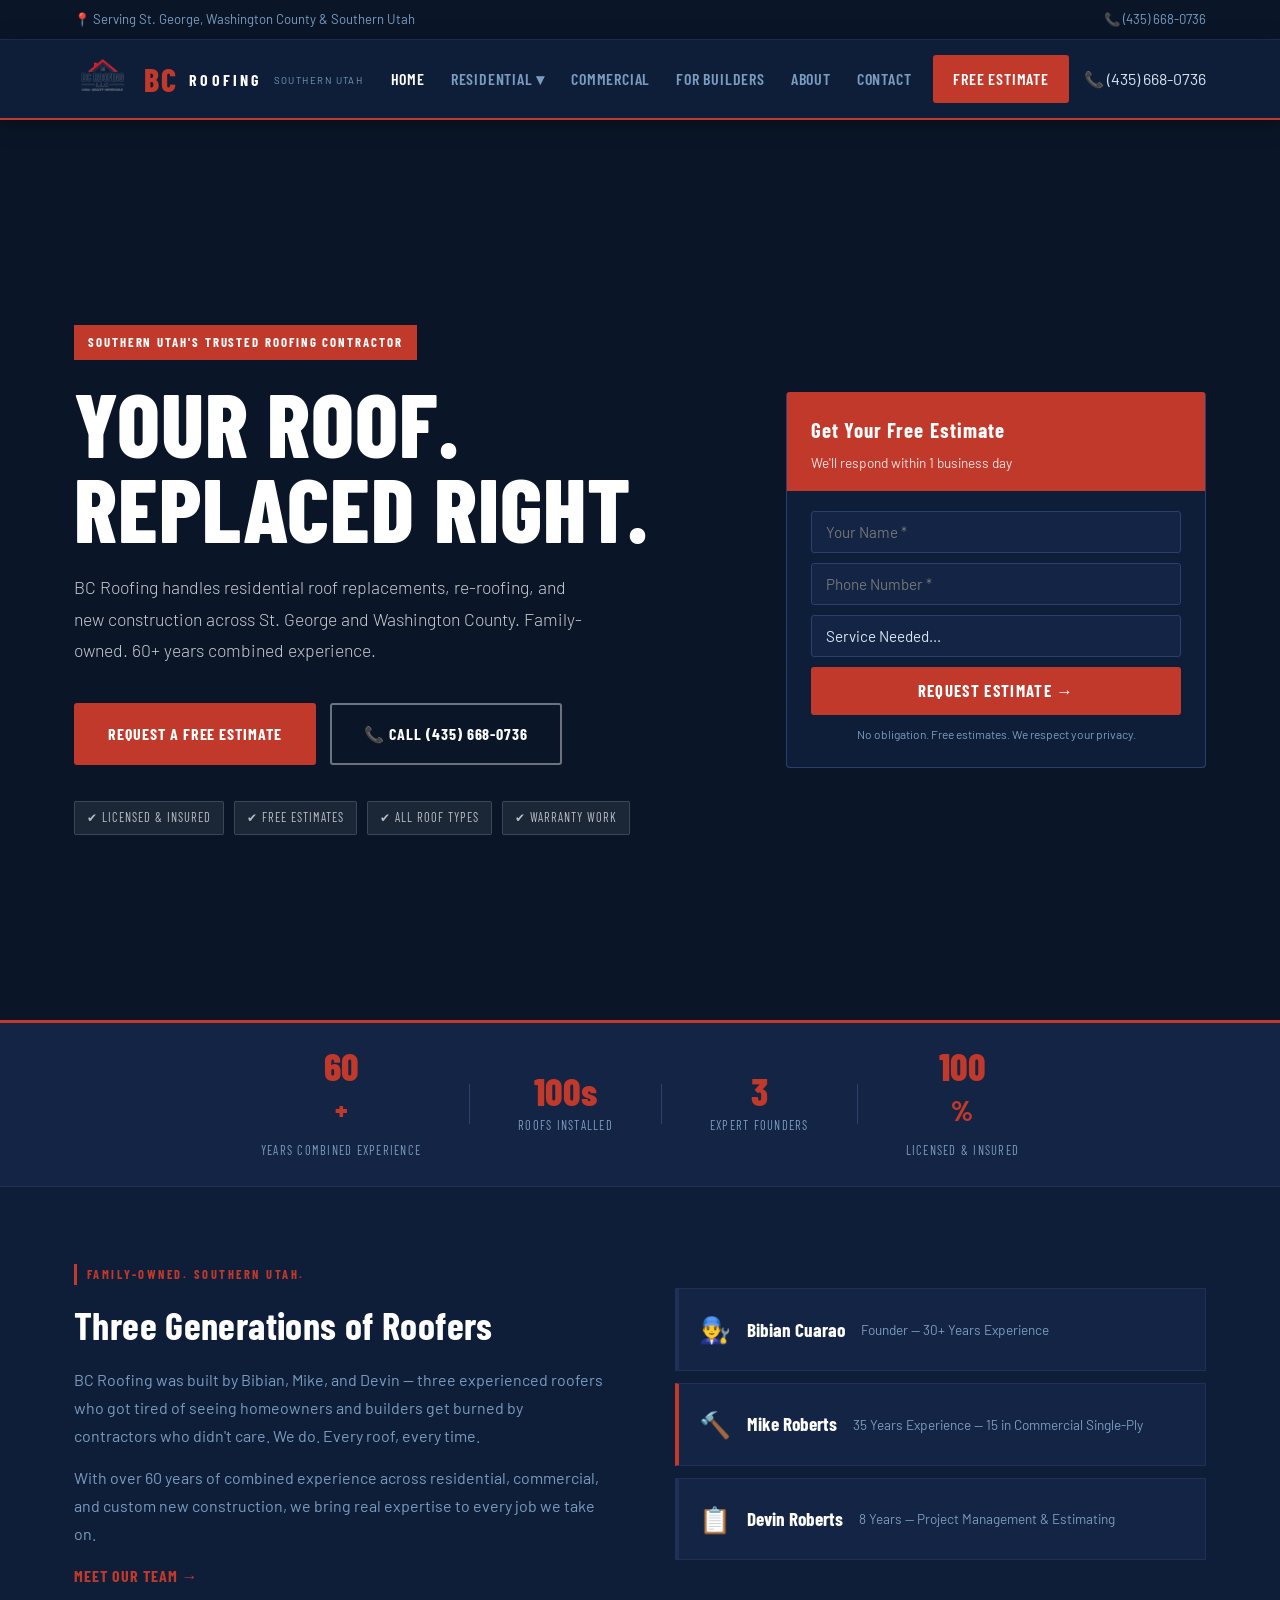
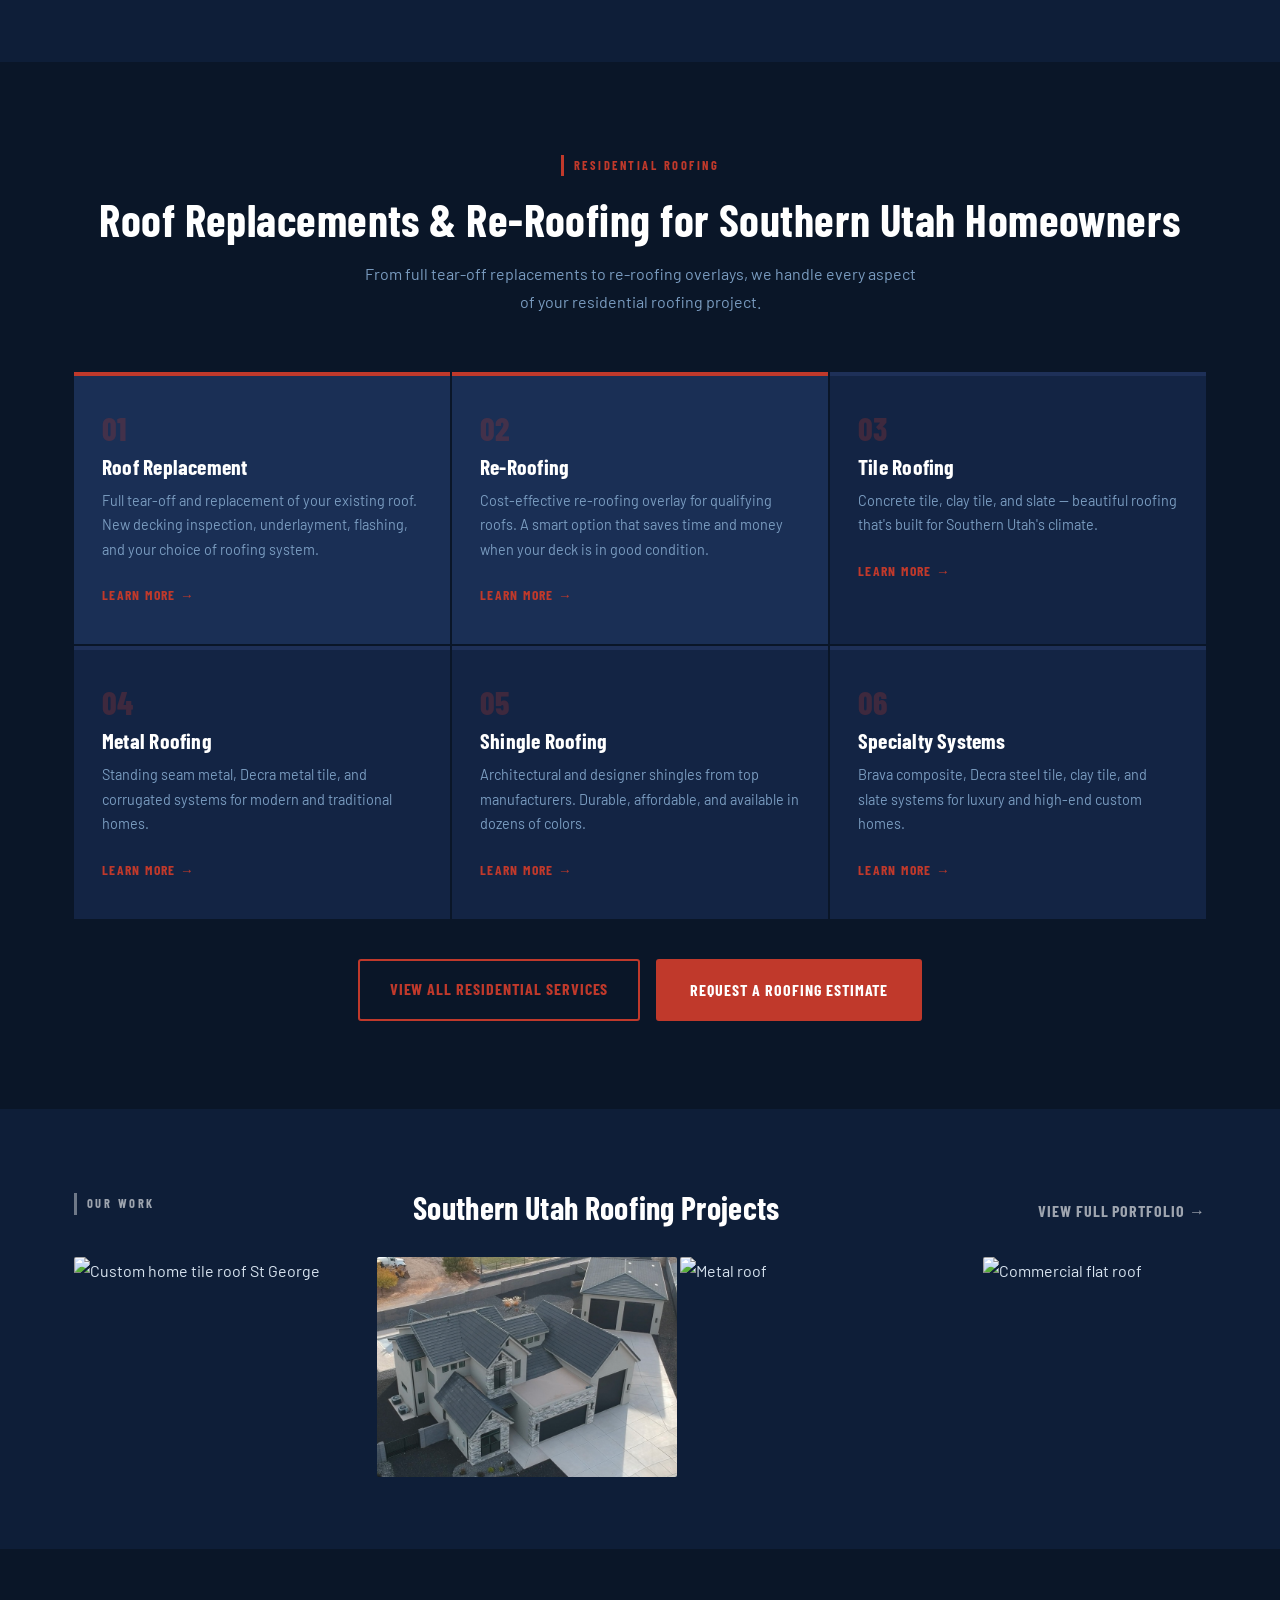
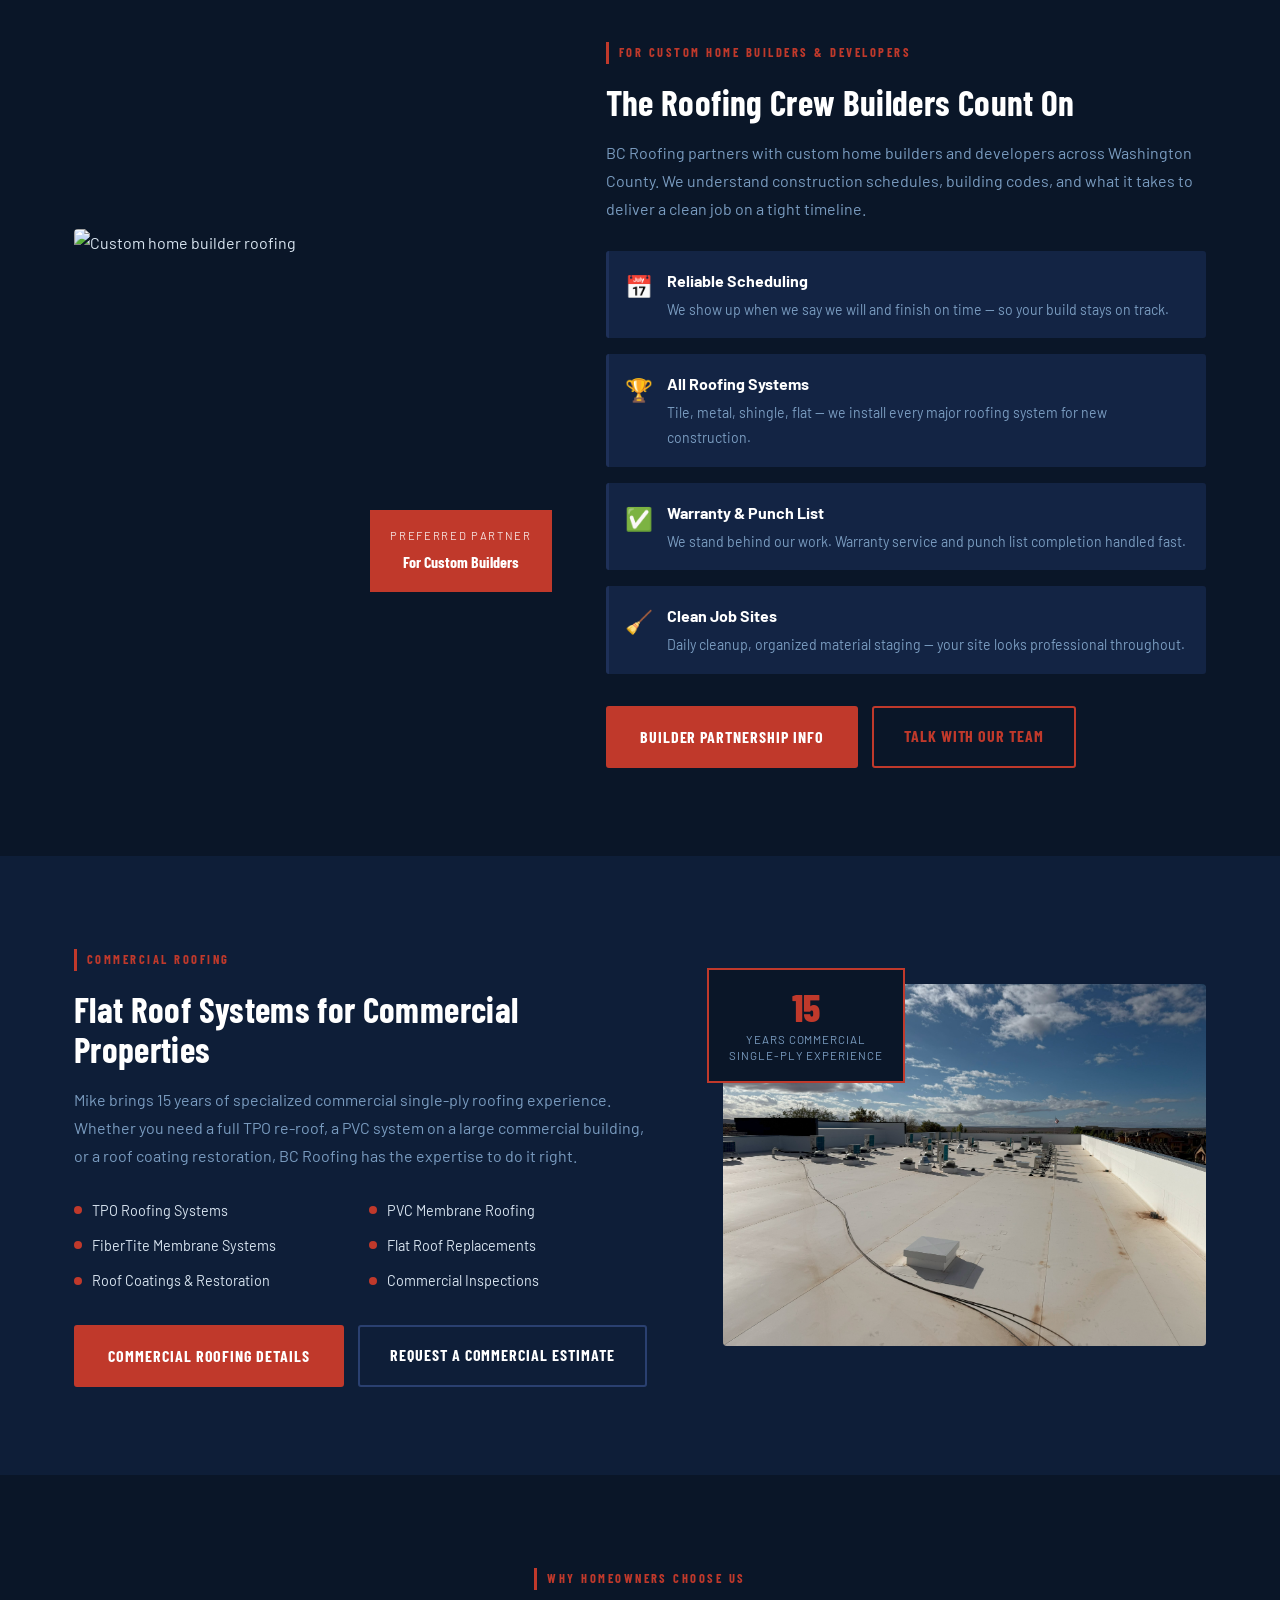
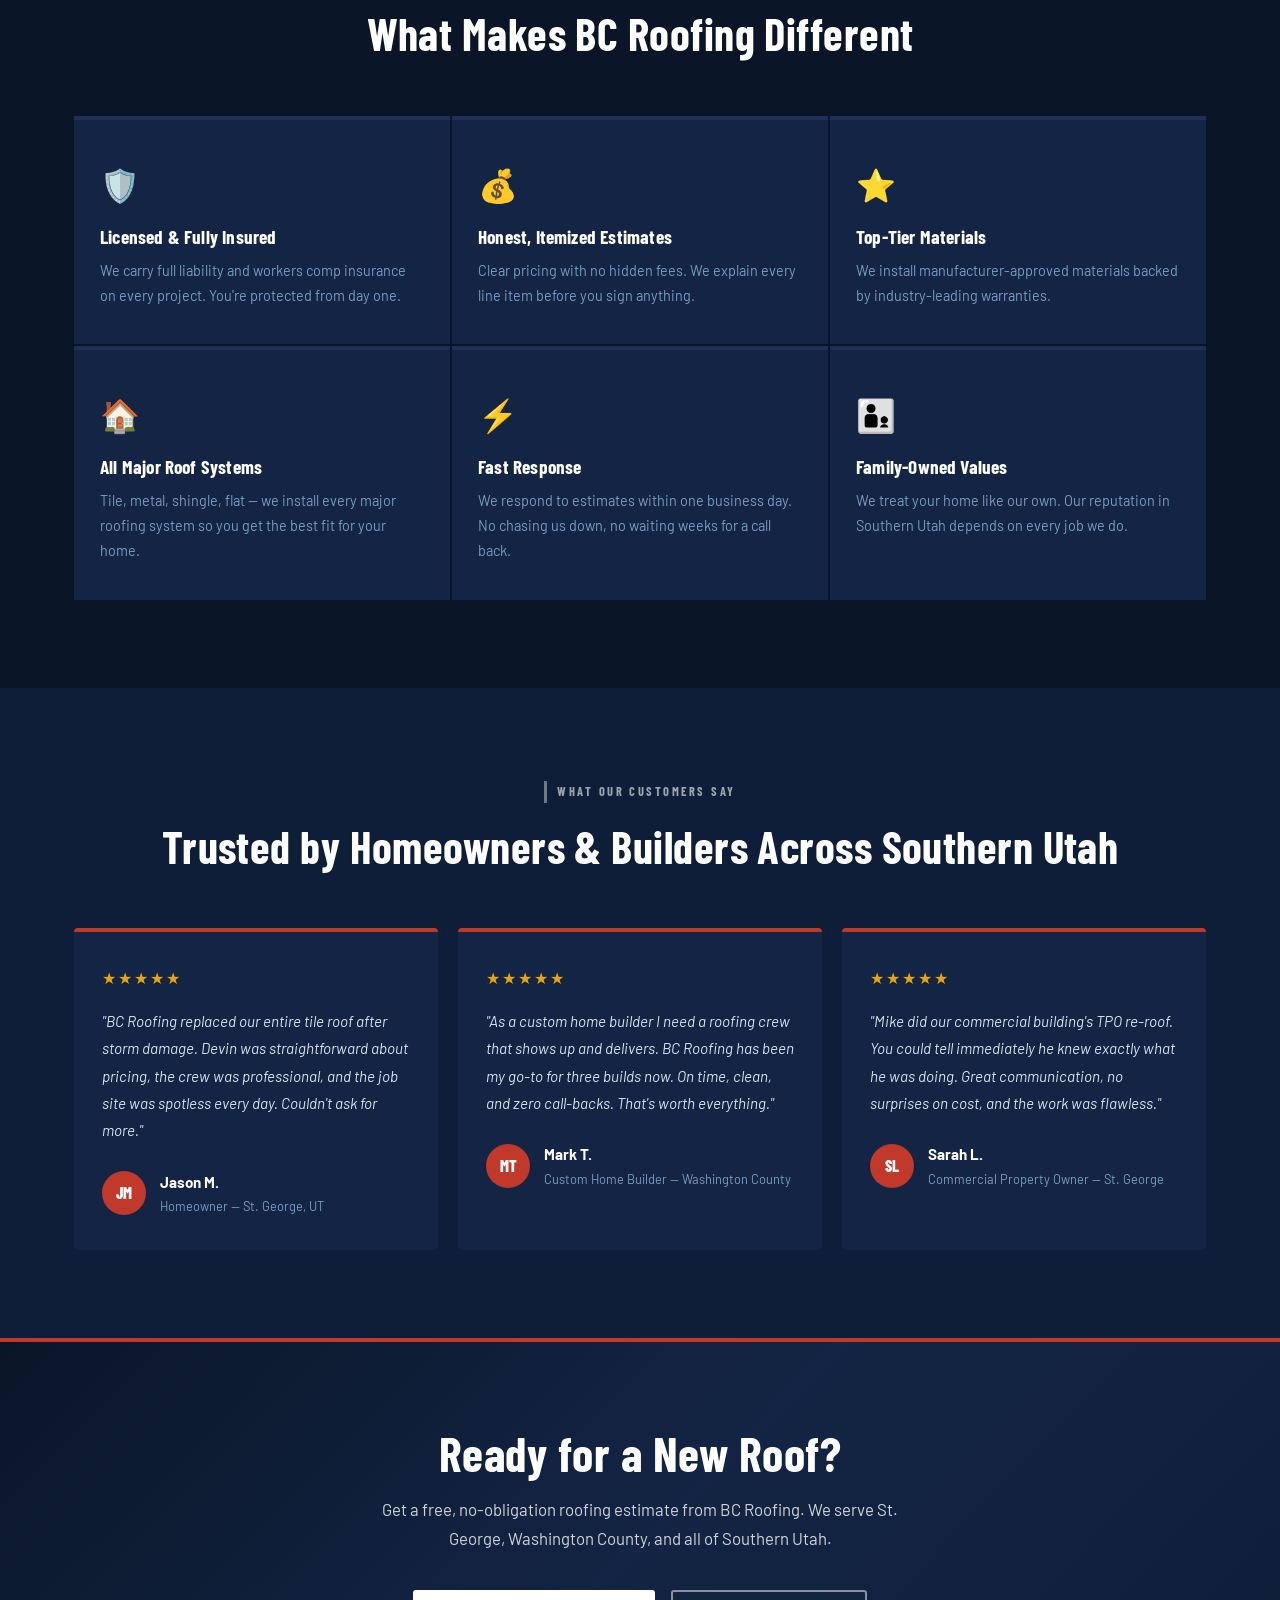
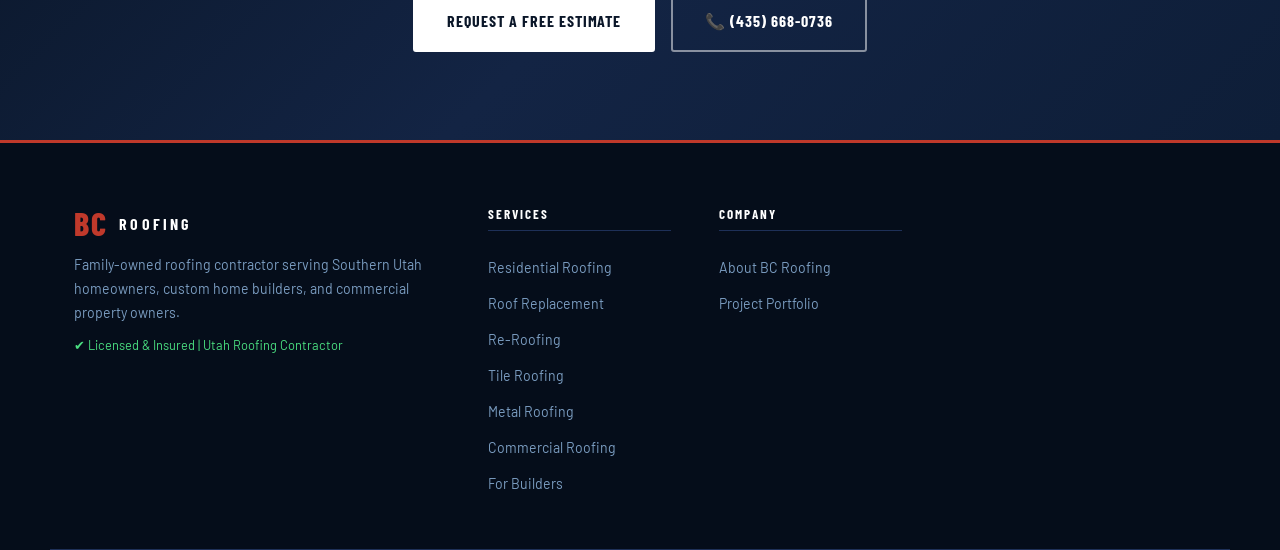
==== commit 17a99241: "Update index.html" ====
--- a/index.html
+++ b/index.html
@@ -56,7 +56,7 @@
 
 <!-- HERO -->
 <section class="hero">
-  <div class="hero-bg-img" style="background-image:url('main-hero.jpg')">
+  <div class="hero-bg-img" style="background-image:url('hero-main-bg.png')">
     </div>
   <div class="hero-overlay">
     </div>
@@ -152,19 +152,19 @@
         <div class="who-card">
           <div class="who-card-icon">👨‍🔧
     </div>
-          <strong>Bibian</strong>
+          <strong>Bibian Cuarao</strong>
           <span>Founder — 30+ Years Experience</span>
     </div>
         <div class="who-card featured-who">
           <div class="who-card-icon">🔨
     </div>
-          <strong>Mike</strong>
+          <strong>Mike Roberts</strong>
           <span>35 Years Experience — 15 in Commercial Single-Ply</span>
     </div>
         <div class="who-card">
           <div class="who-card-icon">📋
     </div>
-          <strong>Devin</strong>
+          <strong>Devin Roberts</strong>
           <span>8 Years — Project Management & Estimating</span>
     </div>
     </div>
@@ -517,4 +517,4 @@
       <ul>
         <li><a href="about.html">About BC Roofing</a></li>
         <li><a href="portfolio.html">Project Portfolio</a></li>
-        <li><a href="contact.+        <li><a href="contact.
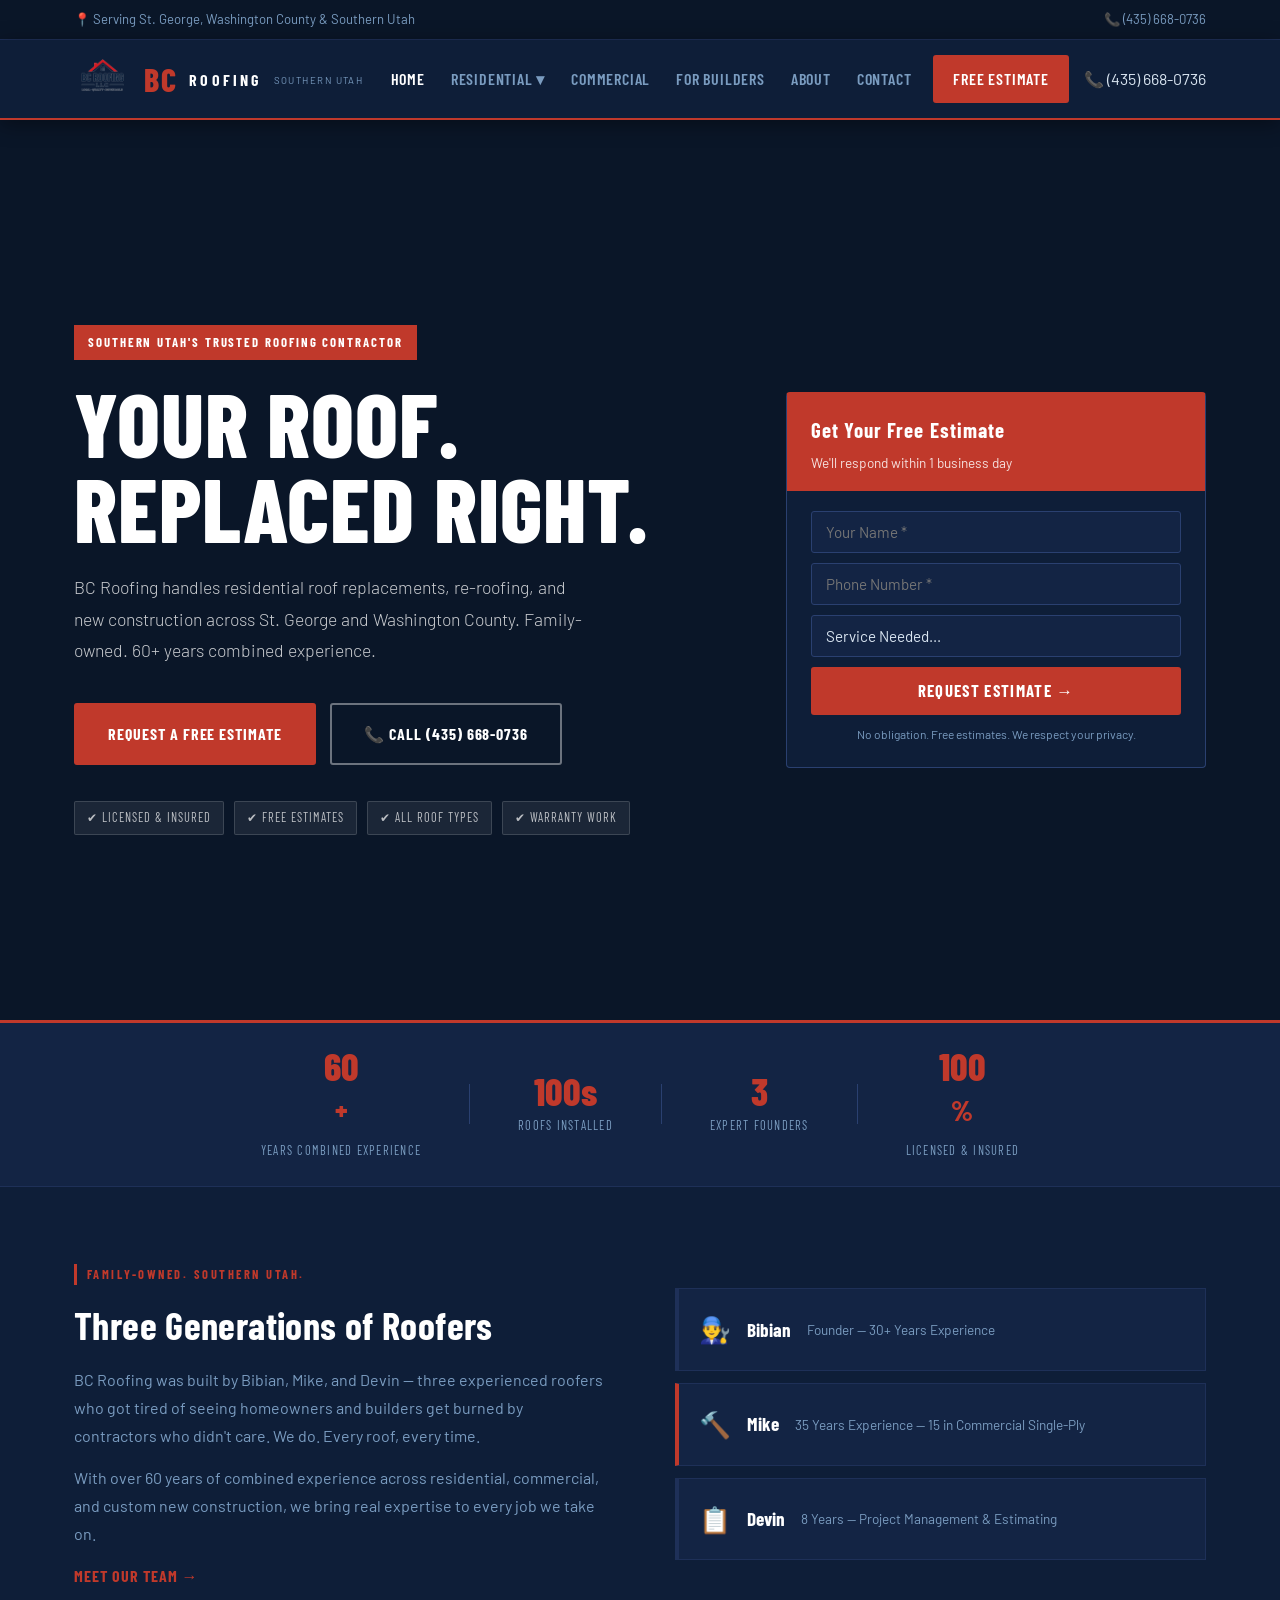
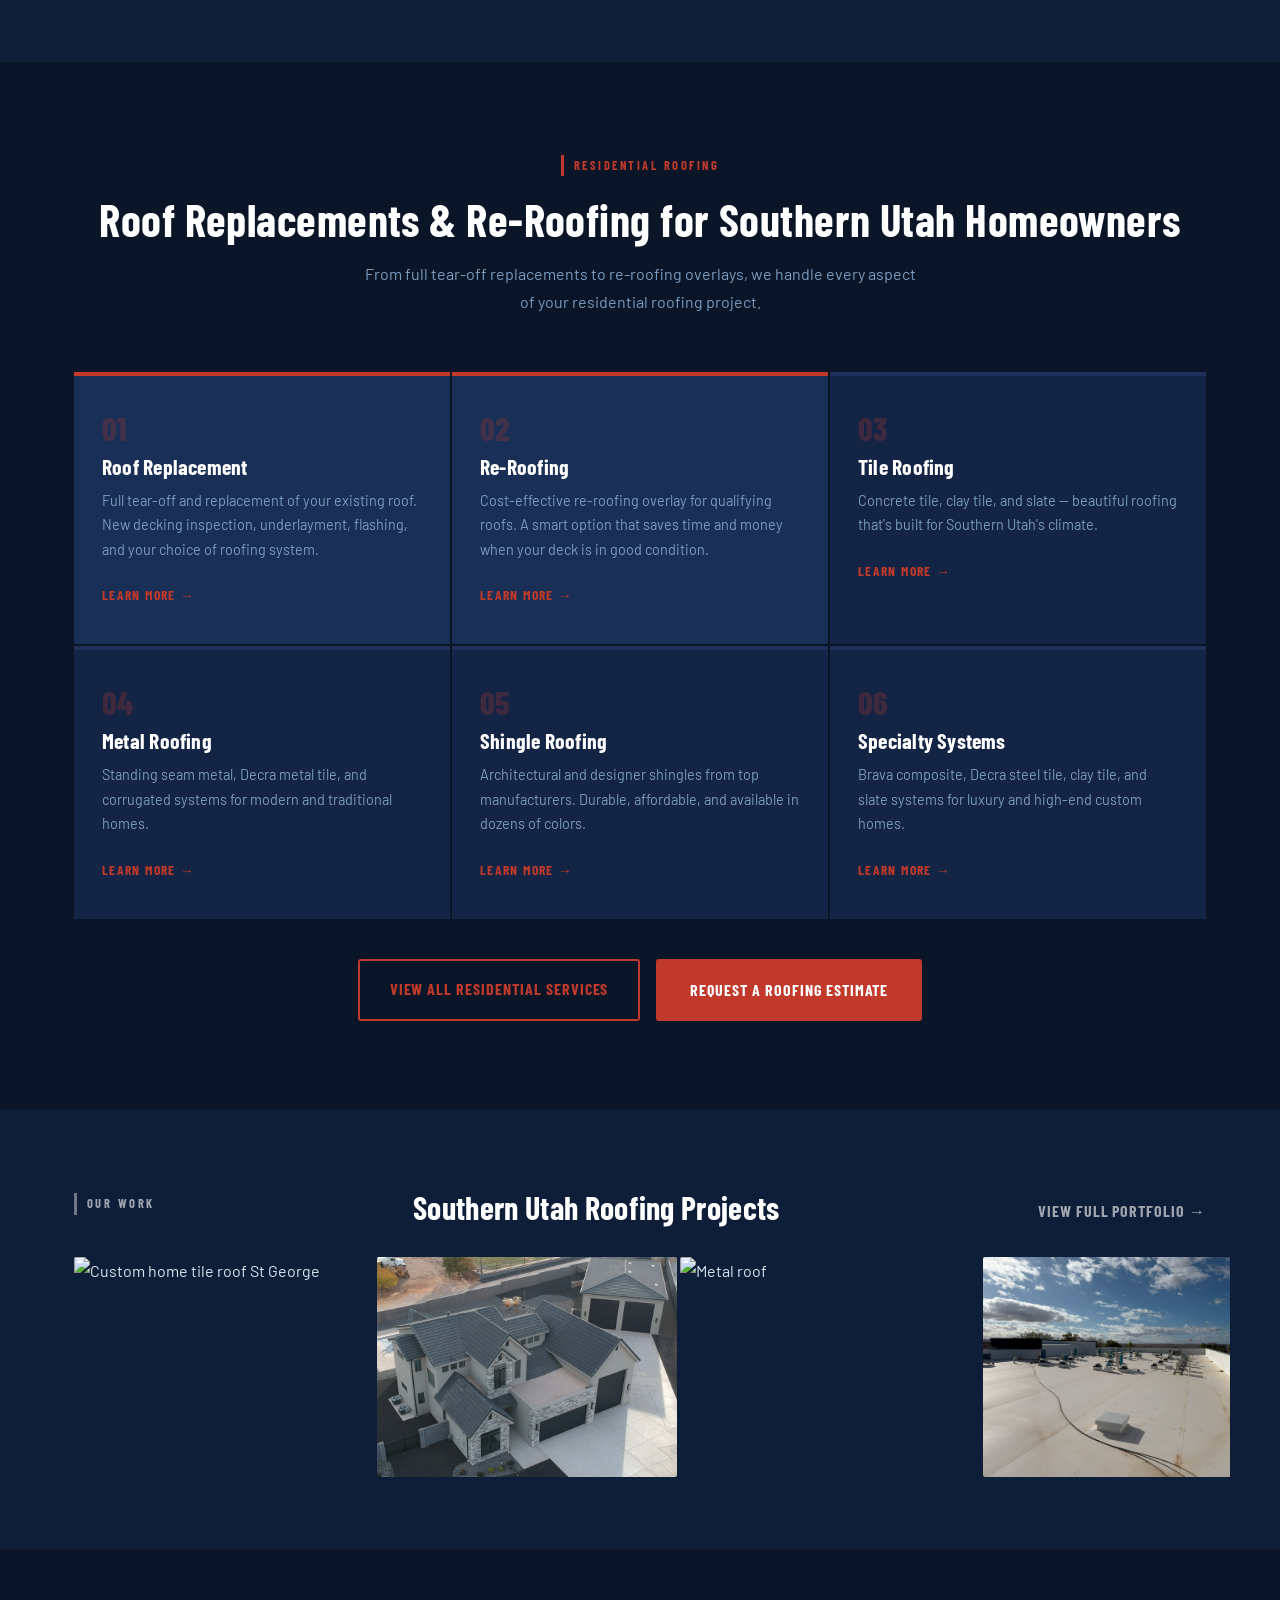
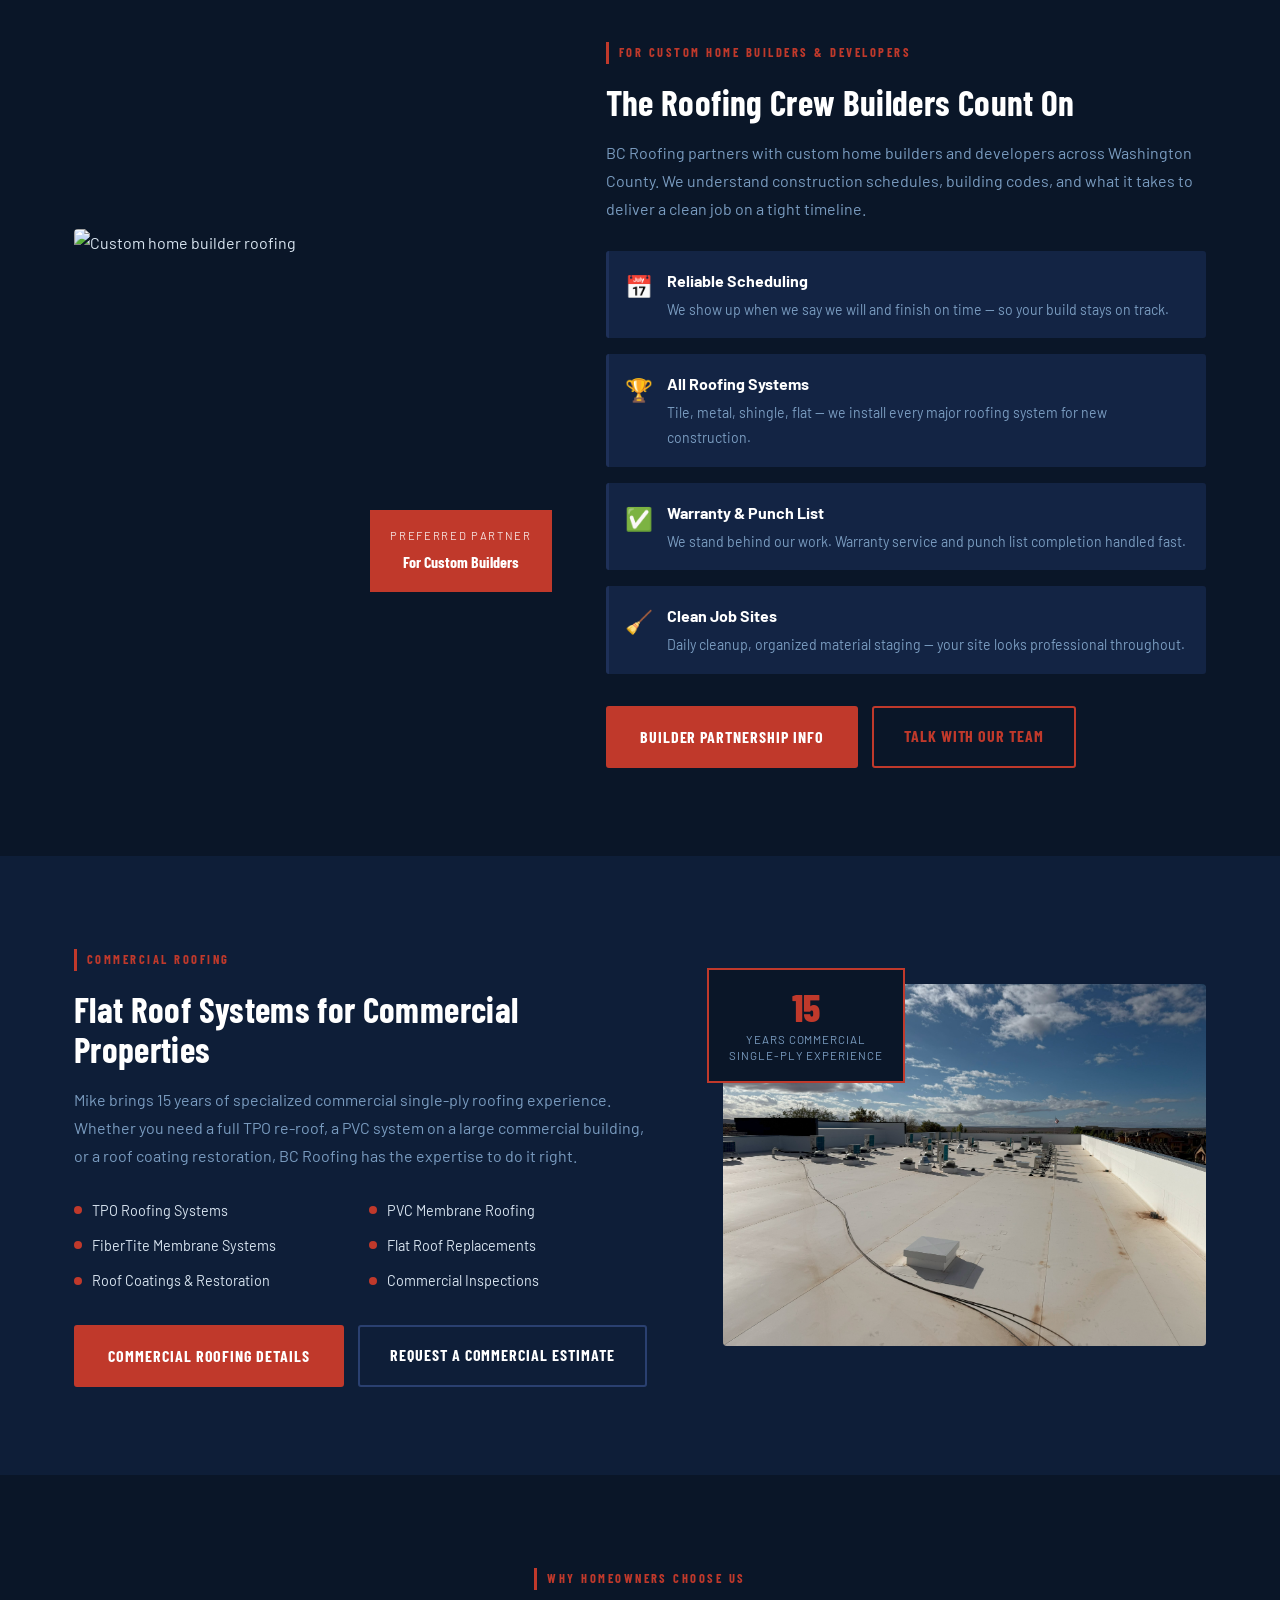
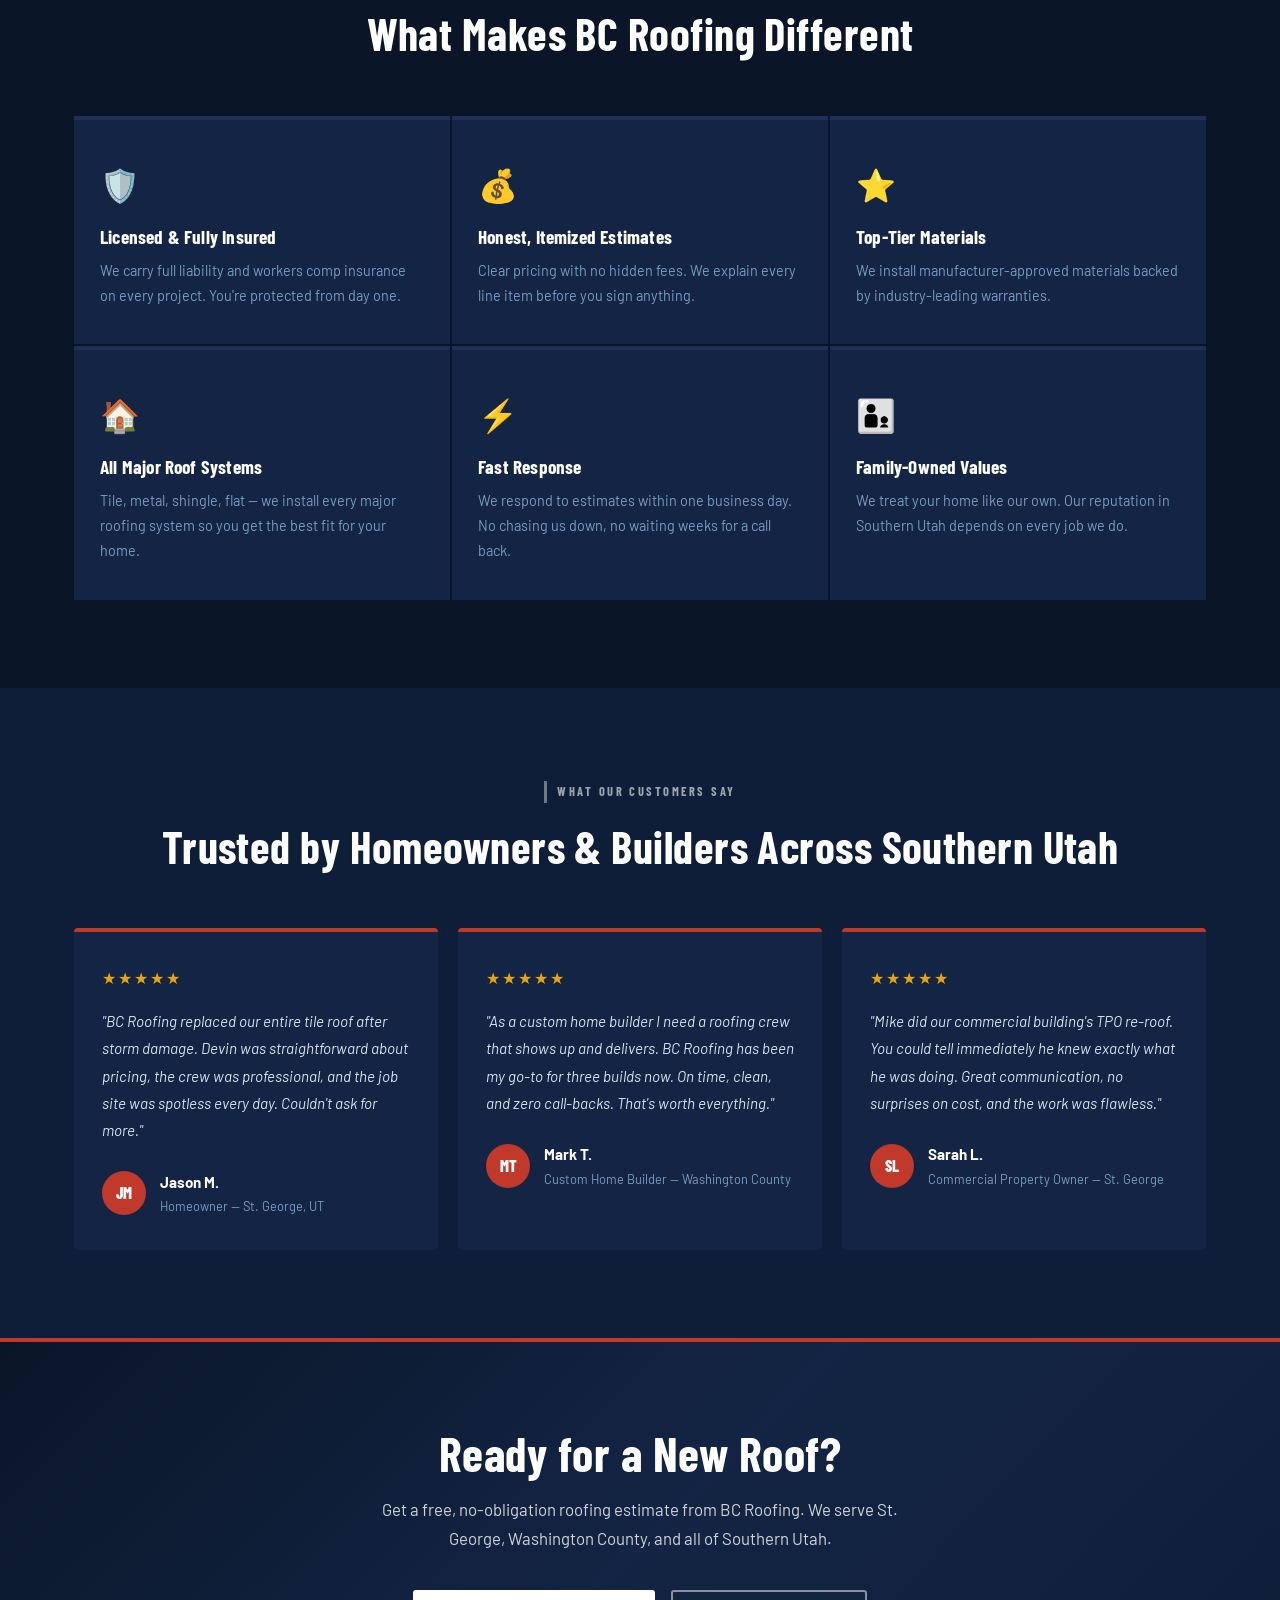
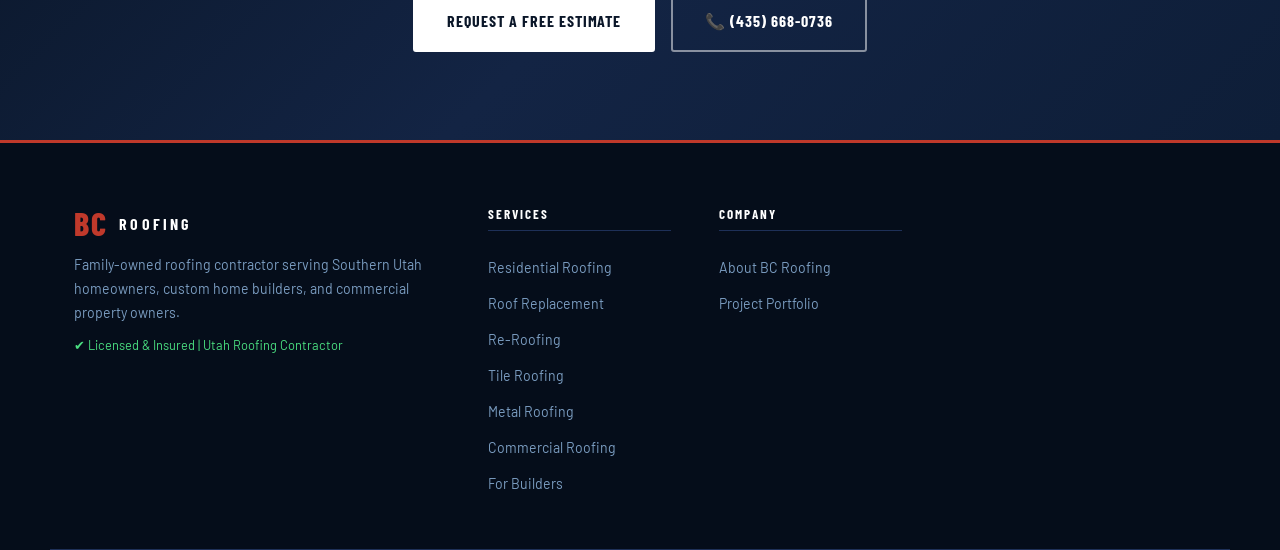
==== commit 3e0f2e1d: "Add files via upload" ====
--- a/index.html
+++ b/index.html
@@ -152,19 +152,19 @@
         <div class="who-card">
           <div class="who-card-icon">👨‍🔧
     </div>
-          <strong>Bibian Cuarao</strong>
+          <strong>Bibian</strong>
           <span>Founder — 30+ Years Experience</span>
     </div>
         <div class="who-card featured-who">
           <div class="who-card-icon">🔨
     </div>
-          <strong>Mike Roberts</strong>
+          <strong>Mike</strong>
           <span>35 Years Experience — 15 in Commercial Single-Ply</span>
     </div>
         <div class="who-card">
           <div class="who-card-icon">📋
     </div>
-          <strong>Devin Roberts</strong>
+          <strong>Devin</strong>
           <span>8 Years — Project Management & Estimating</span>
     </div>
     </div>
@@ -251,10 +251,10 @@
       <img src="metal-roof.png" alt="Metal roof"/>
       </div>
     <div class="g-item">
-      <img src="commercial-tpo.jpg" alt="Commercial flat roof"/>
+      <img src="commercial-flat.jpg" alt="Commercial flat roof"/>
       </div>
     <div class="g-item">
-      <img src="new-construction.png" alt="New construction roof"/>
+      <img src="new-construction.jpg" alt="New construction roof"/>
       </div>
     <div class="g-item">
       <img src="custom-home.png" alt="Luxury home roof"/>
@@ -517,4 +517,4 @@
       <ul>
         <li><a href="about.html">About BC Roofing</a></li>
         <li><a href="portfolio.html">Project Portfolio</a></li>
-        <li><a href="contact.
+        <li><a href="contact.
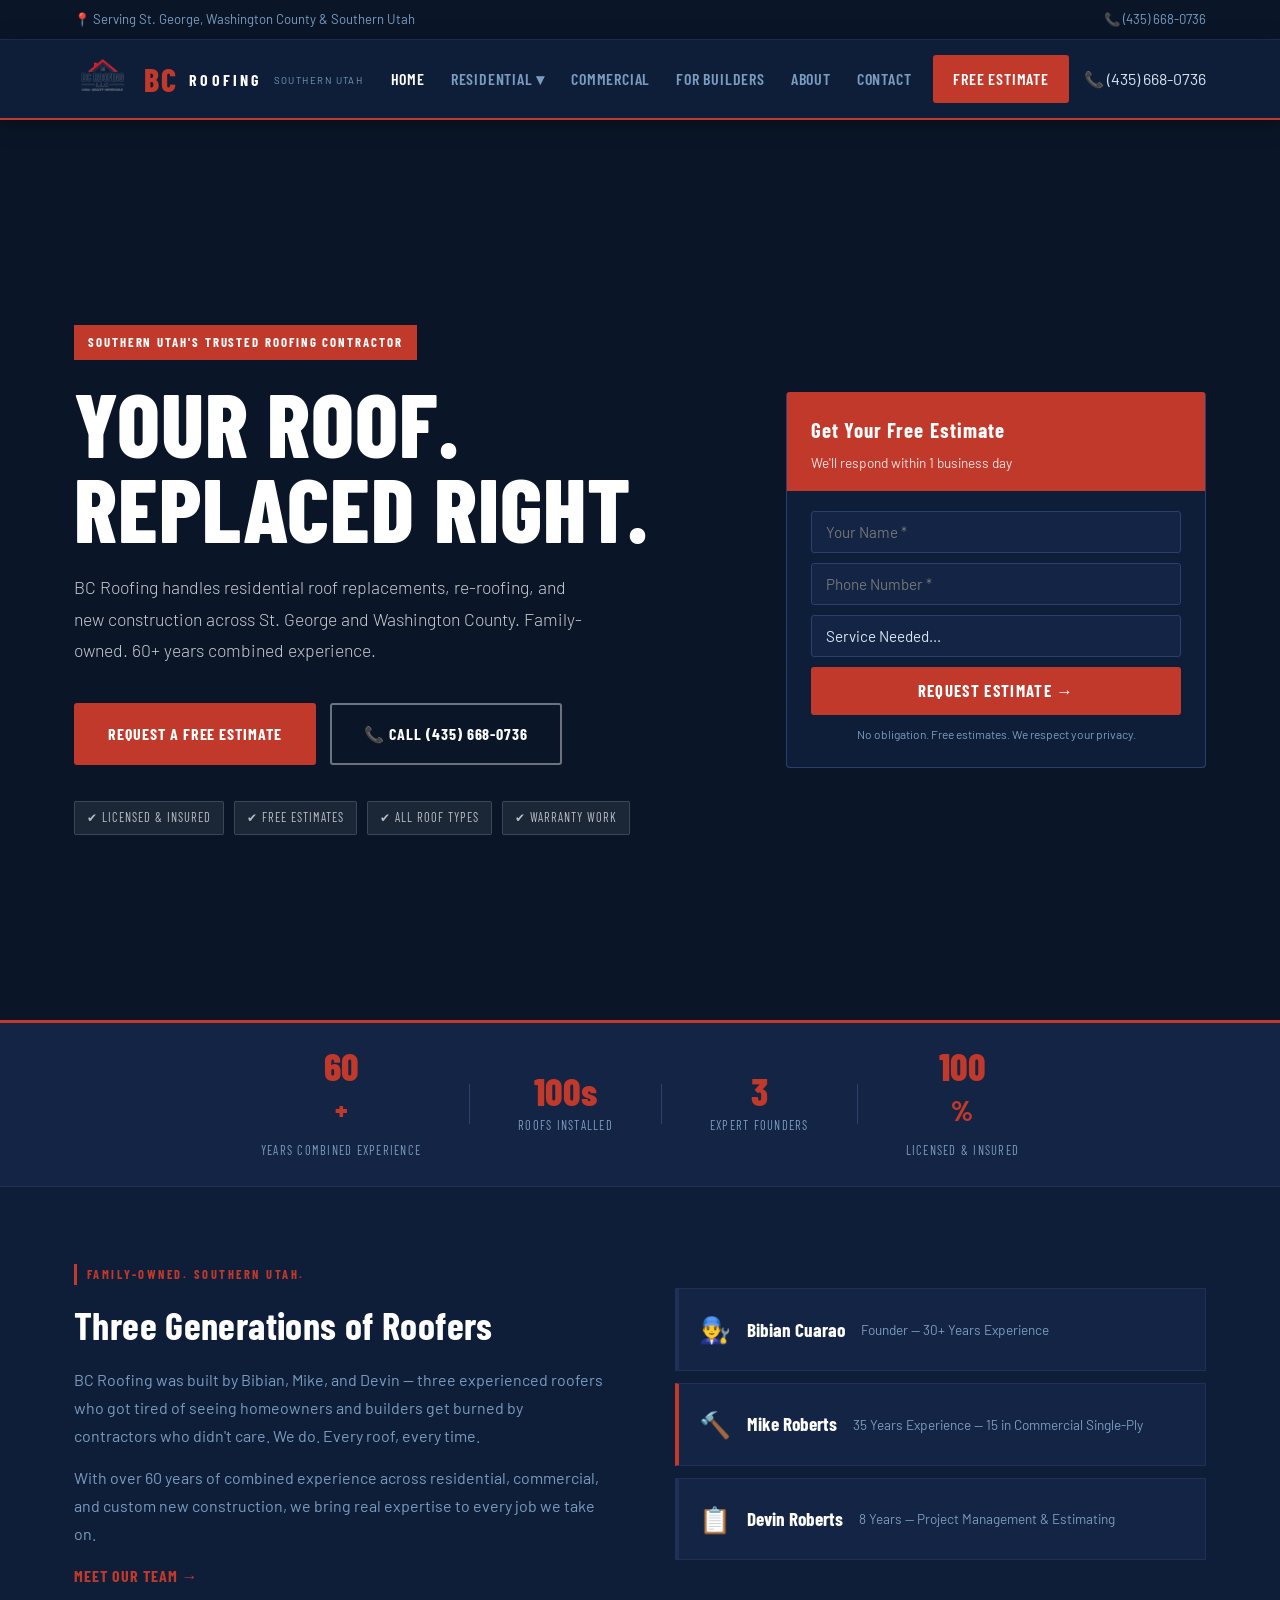
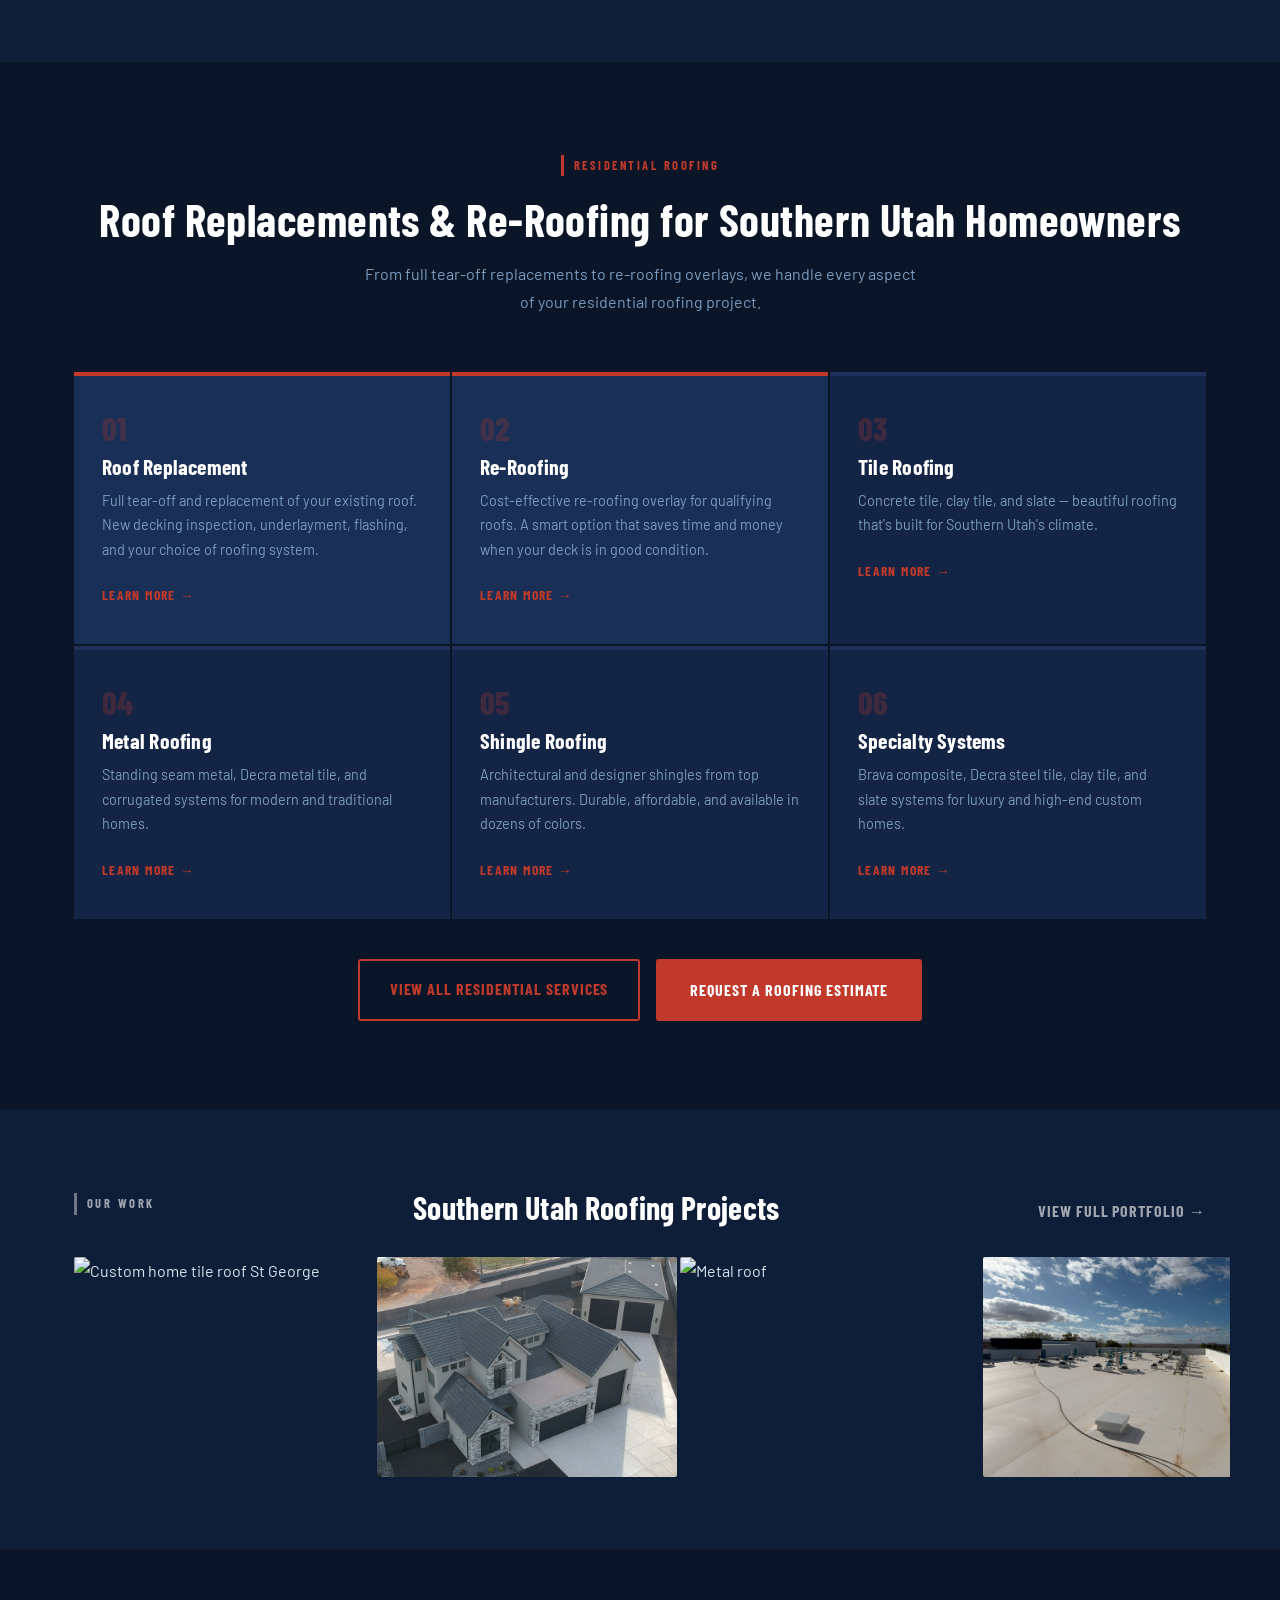
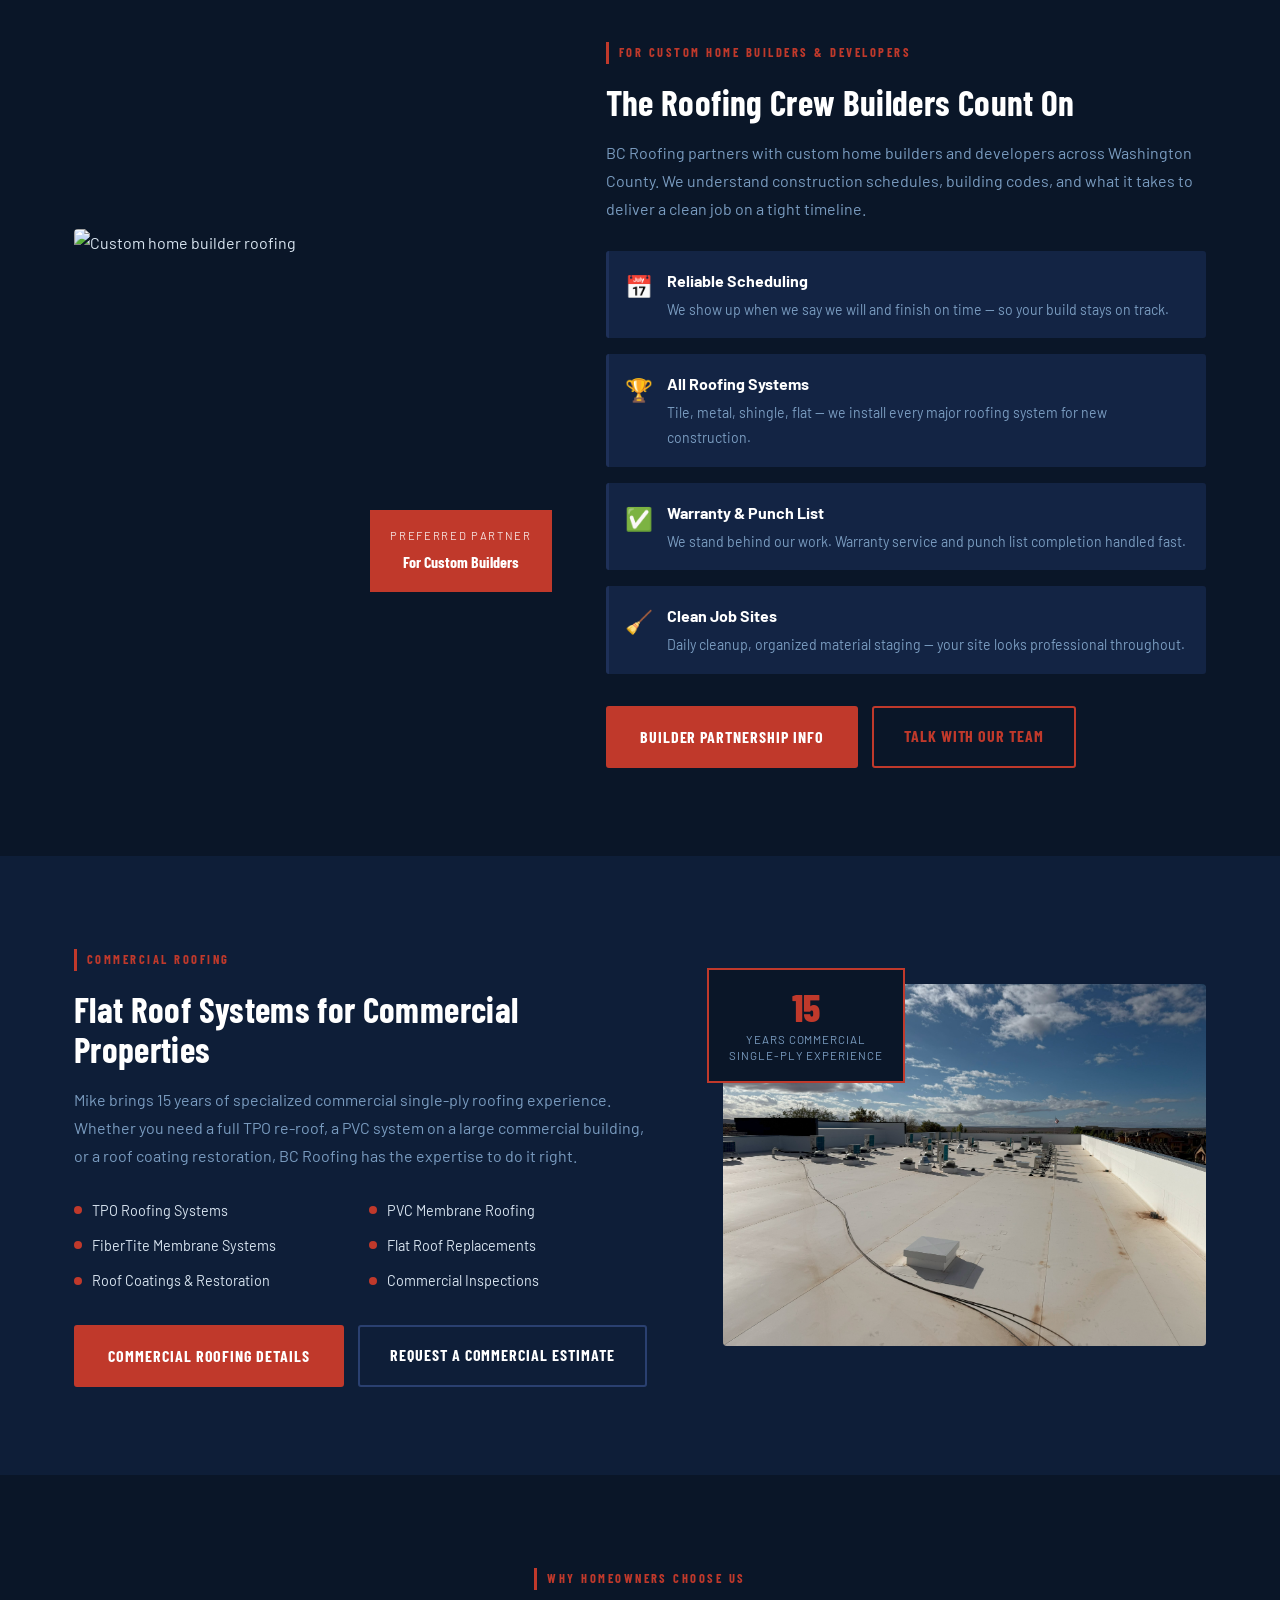
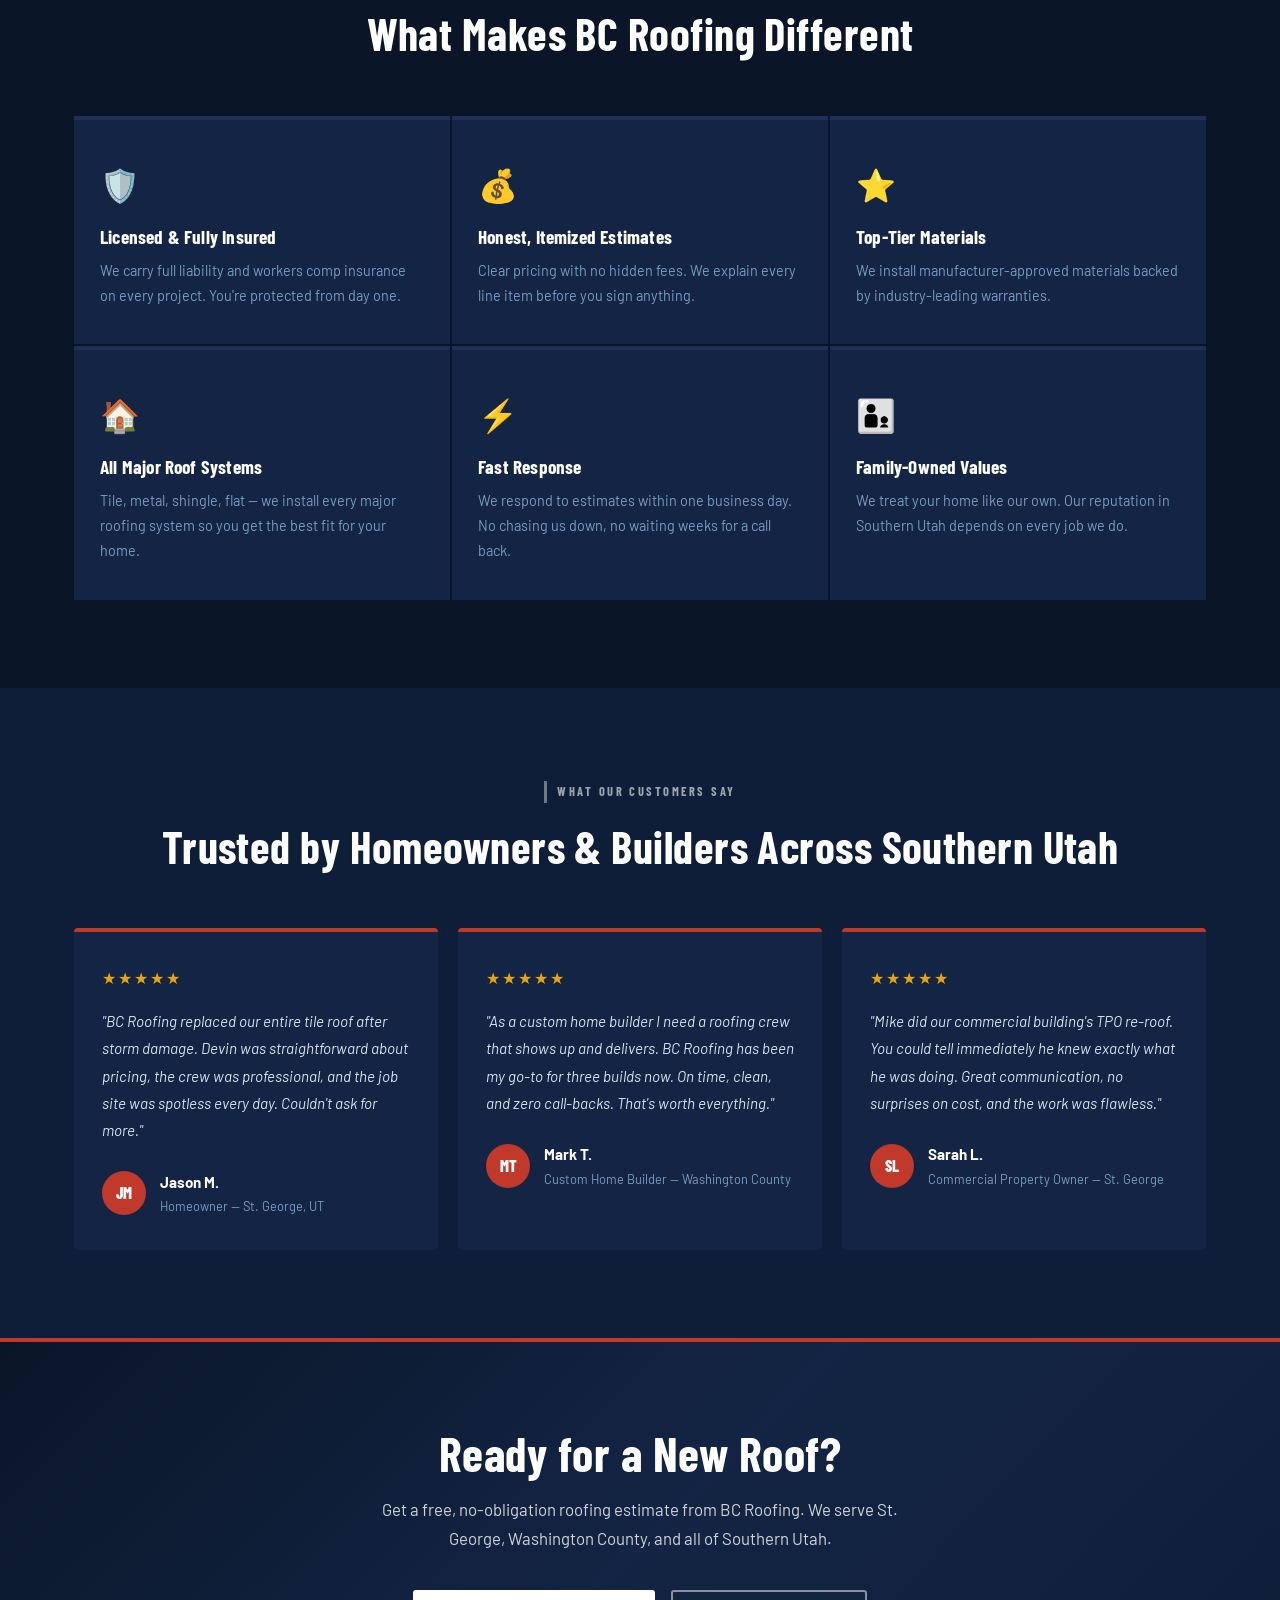
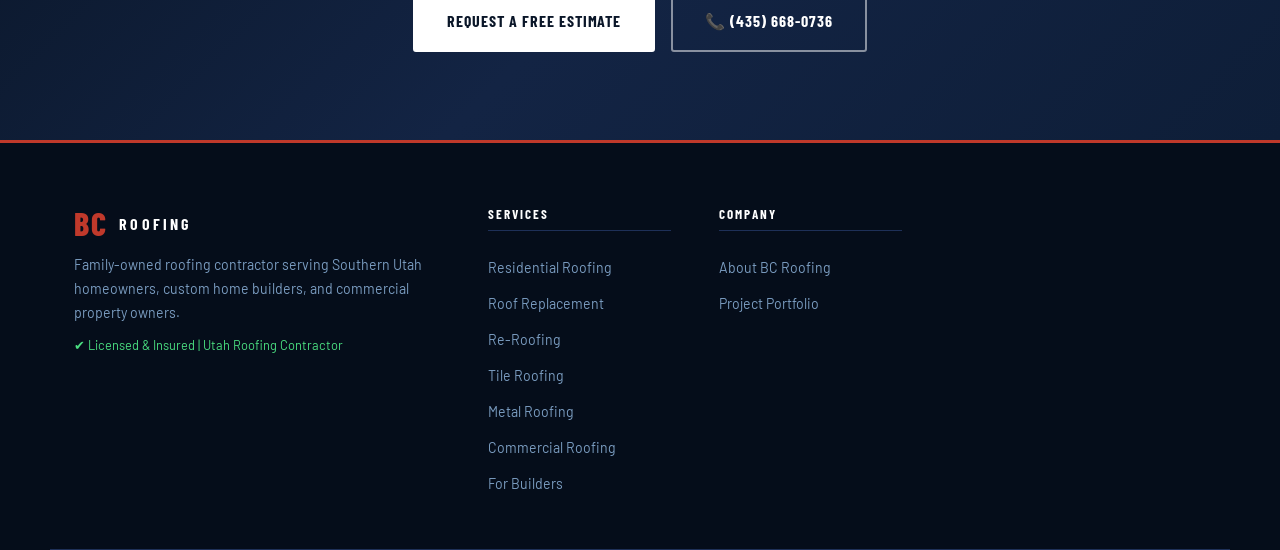
==== commit 85024a67: "Update index.html" ====
--- a/index.html
+++ b/index.html
@@ -152,19 +152,19 @@
         <div class="who-card">
           <div class="who-card-icon">👨‍🔧
     </div>
-          <strong>Bibian</strong>
+          <strong>Bibian Cuarao</strong>
           <span>Founder — 30+ Years Experience</span>
     </div>
         <div class="who-card featured-who">
           <div class="who-card-icon">🔨
     </div>
-          <strong>Mike</strong>
+          <strong>Mike Roberts</strong>
           <span>35 Years Experience — 15 in Commercial Single-Ply</span>
     </div>
         <div class="who-card">
           <div class="who-card-icon">📋
     </div>
-          <strong>Devin</strong>
+          <strong>Devin Roberts</strong>
           <span>8 Years — Project Management & Estimating</span>
     </div>
     </div>
@@ -517,4 +517,4 @@
       <ul>
         <li><a href="about.html">About BC Roofing</a></li>
         <li><a href="portfolio.html">Project Portfolio</a></li>
-        <li><a href="contact.+        <li><a href="contact.
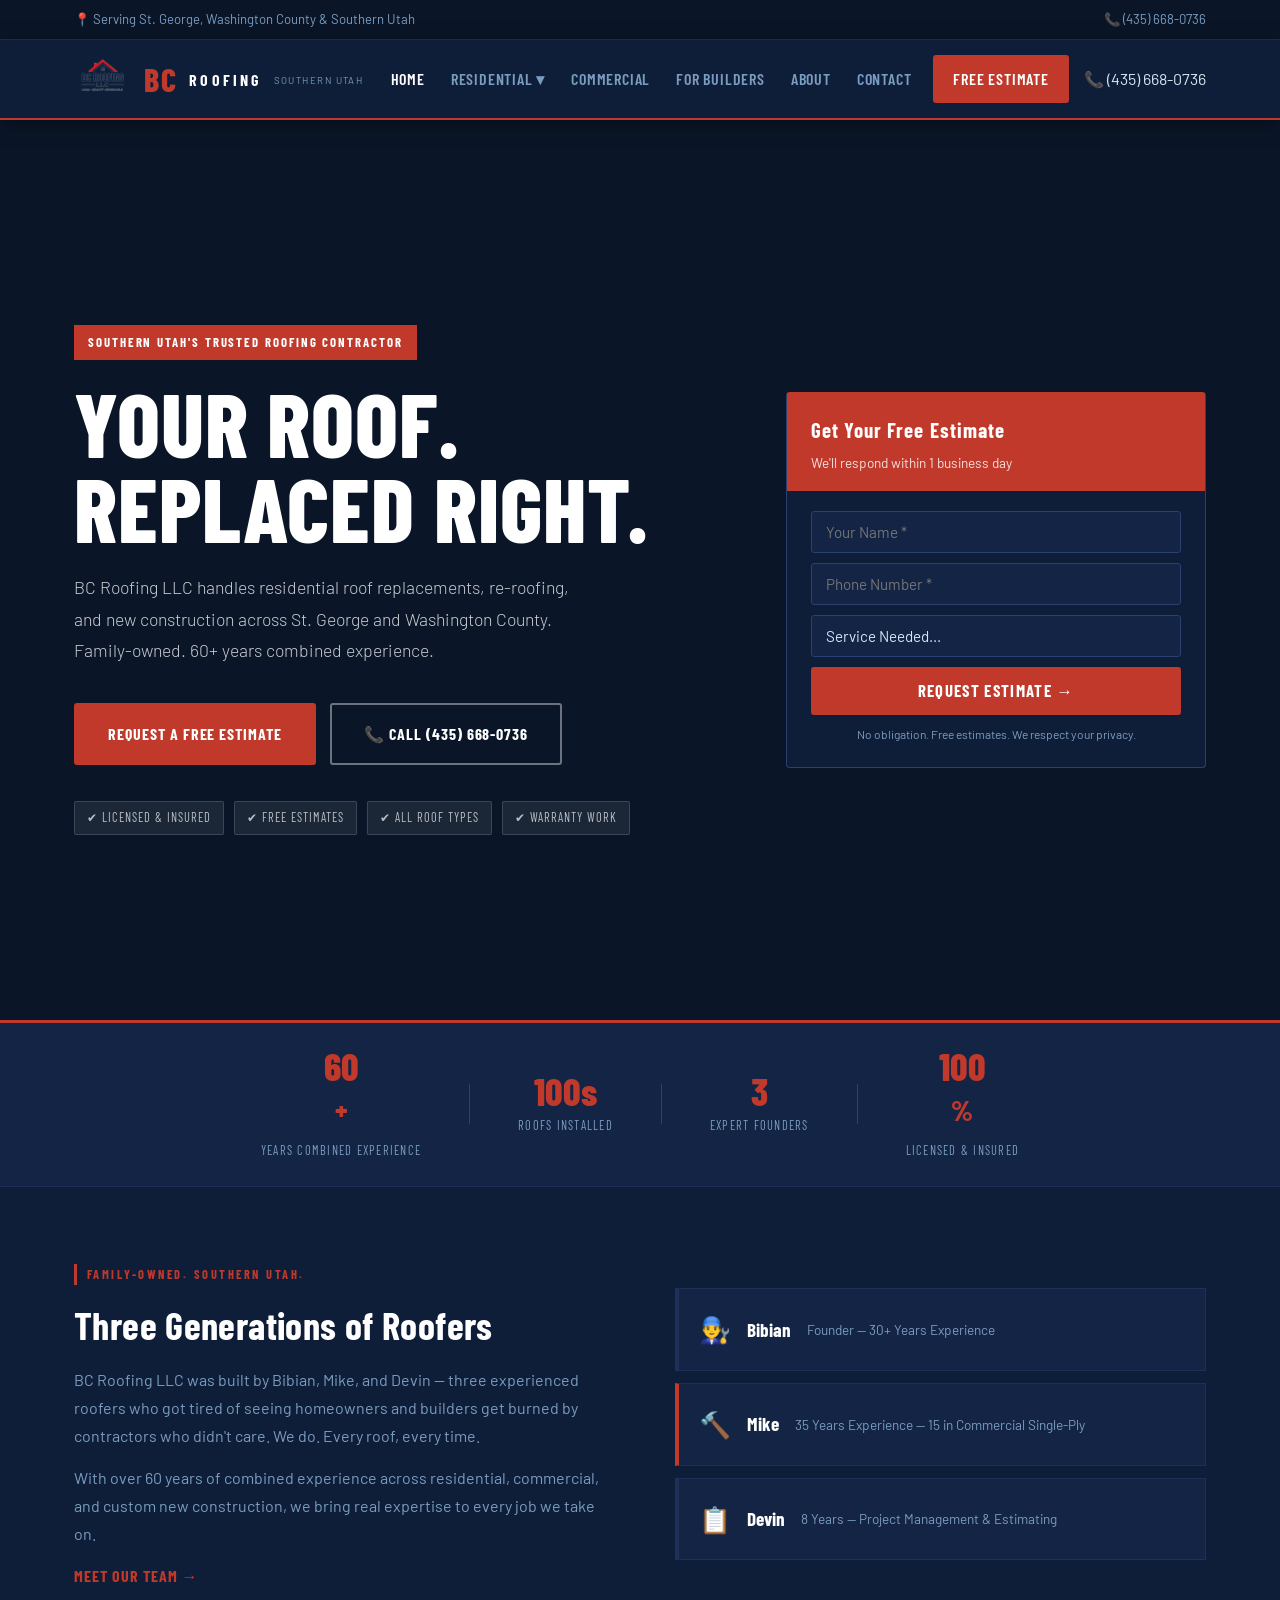
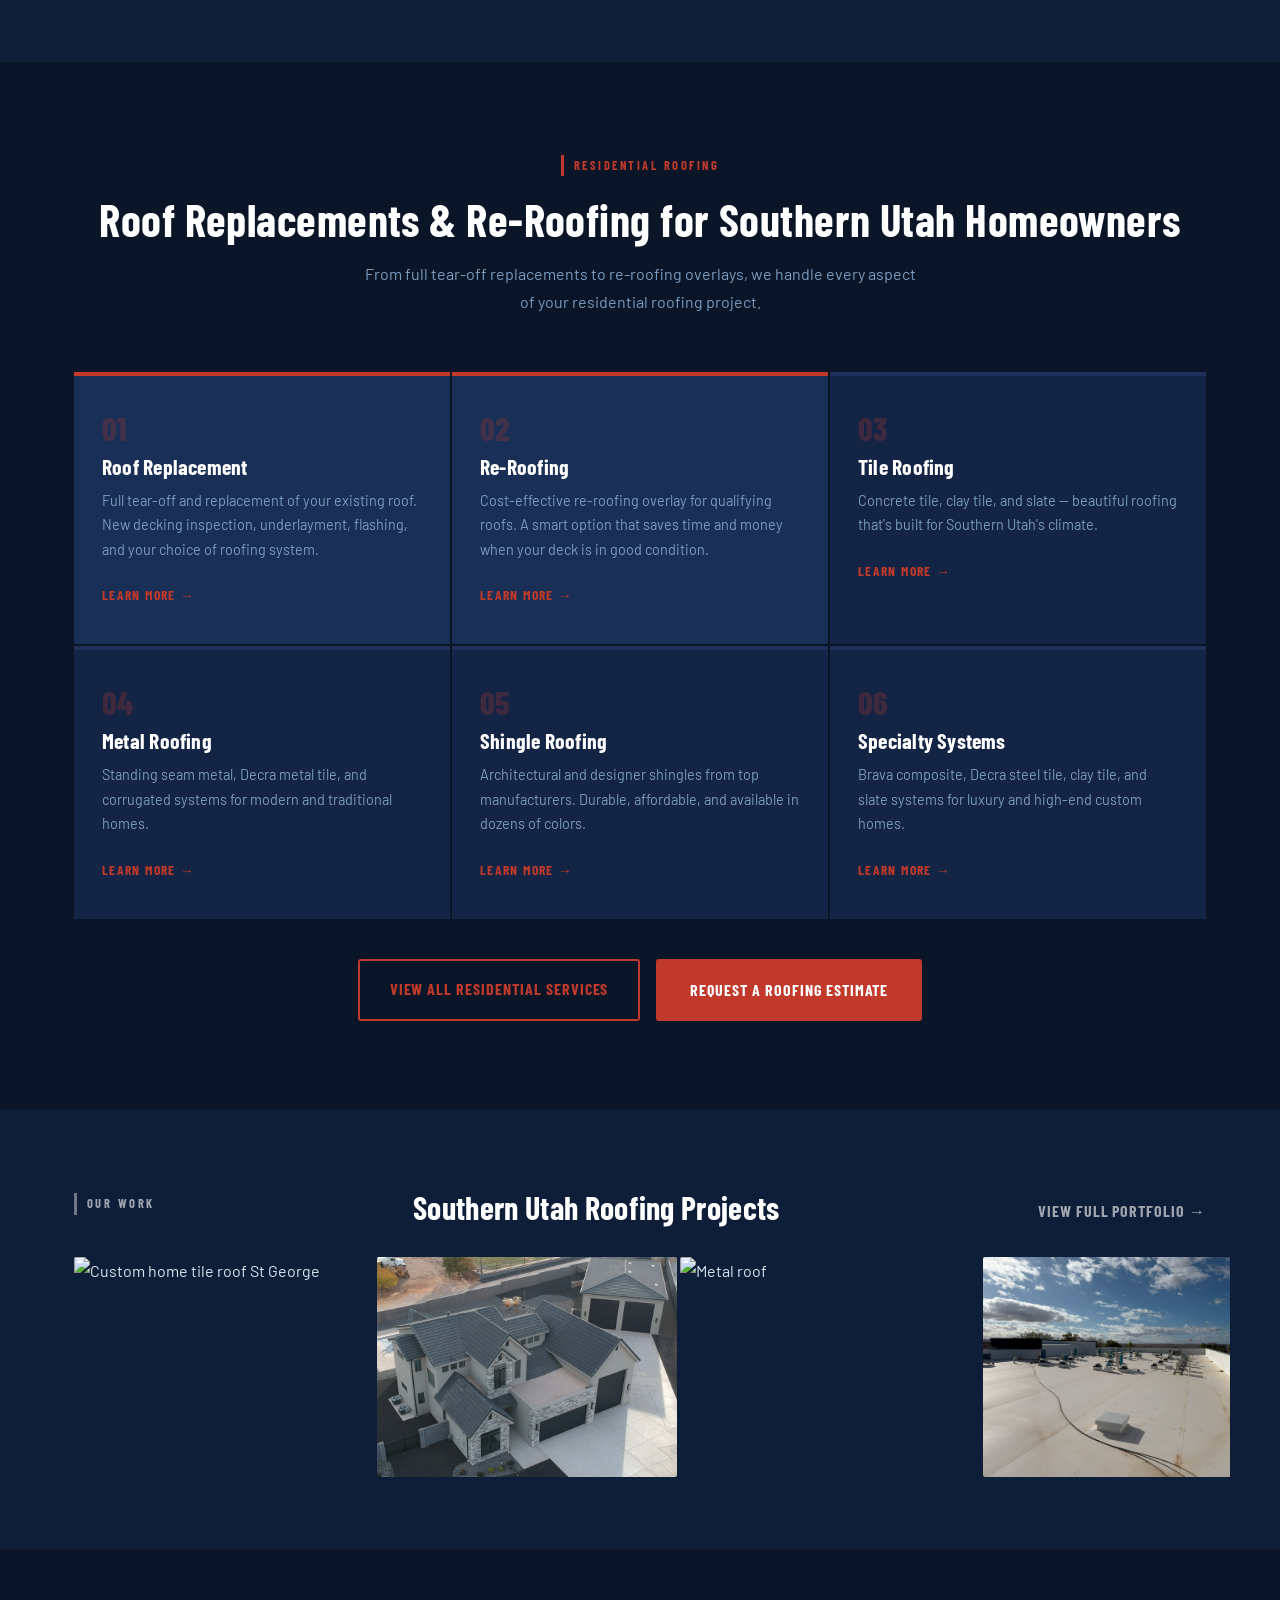
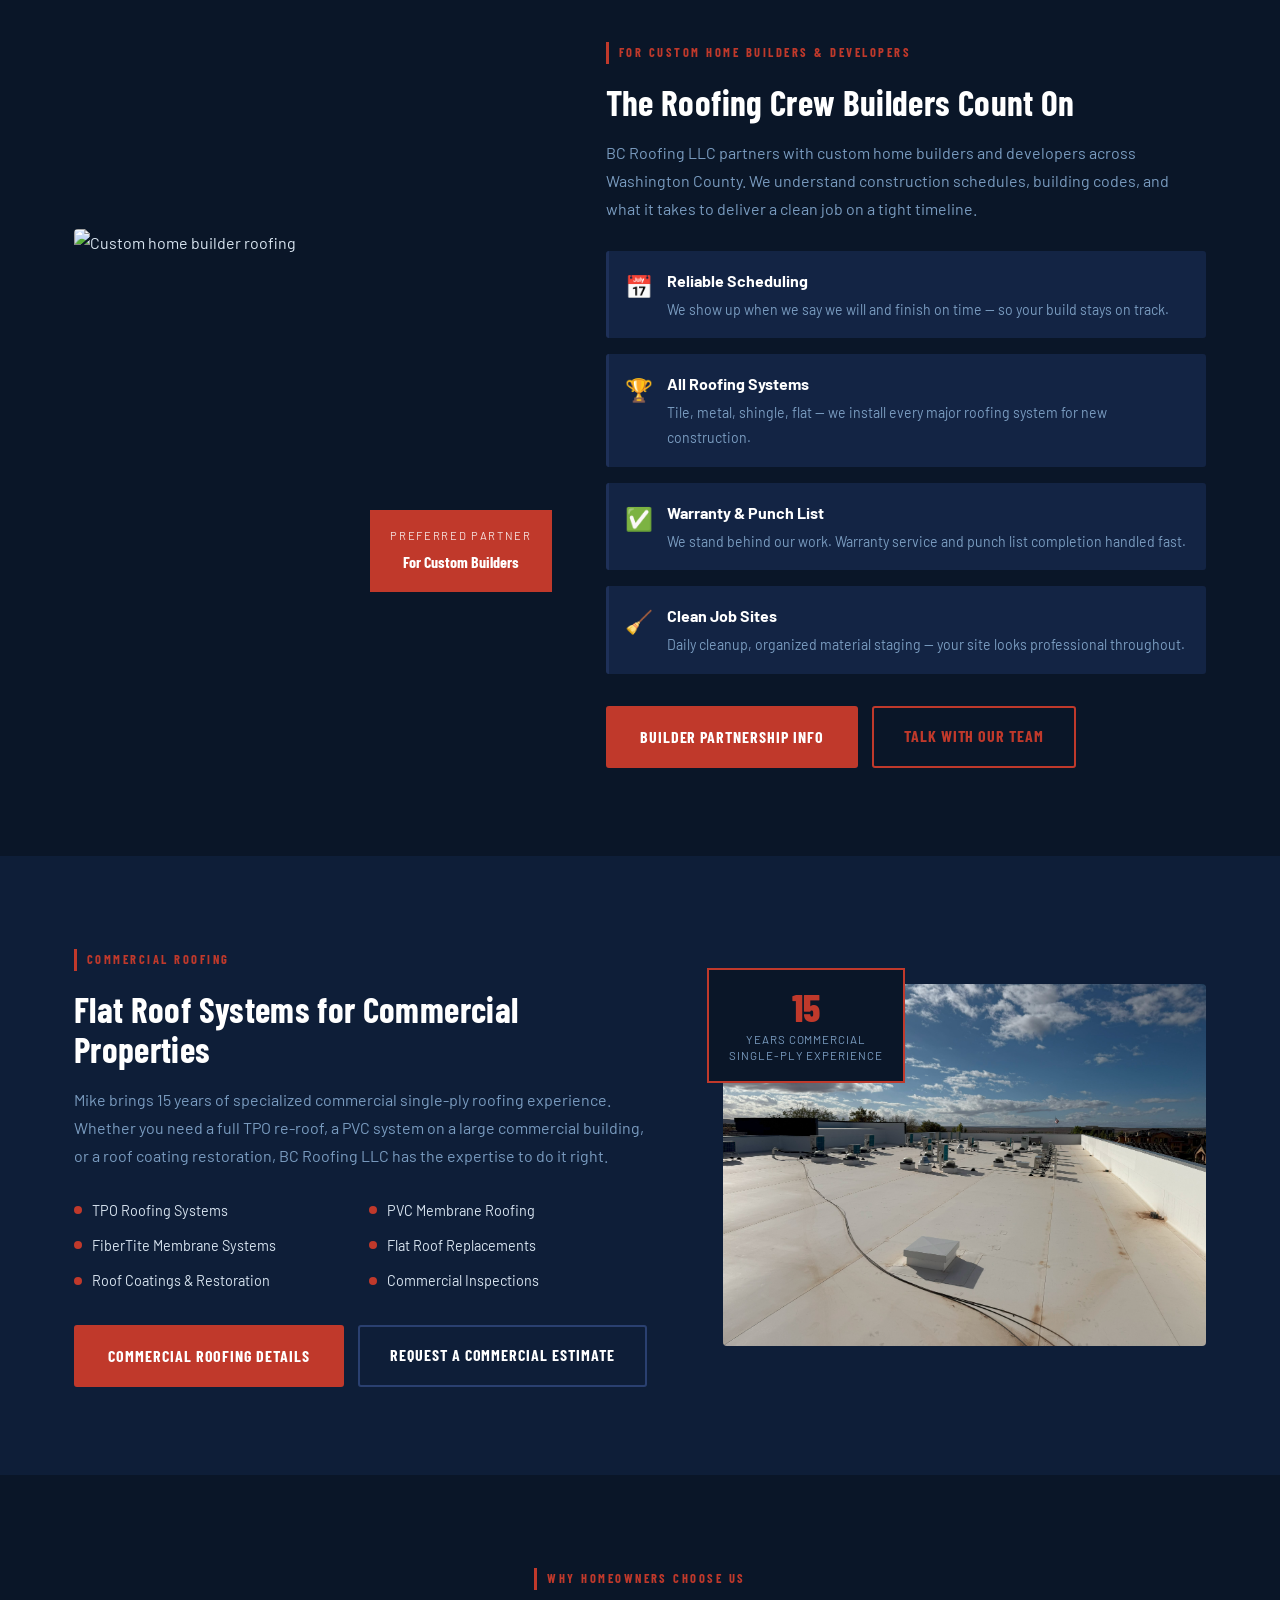
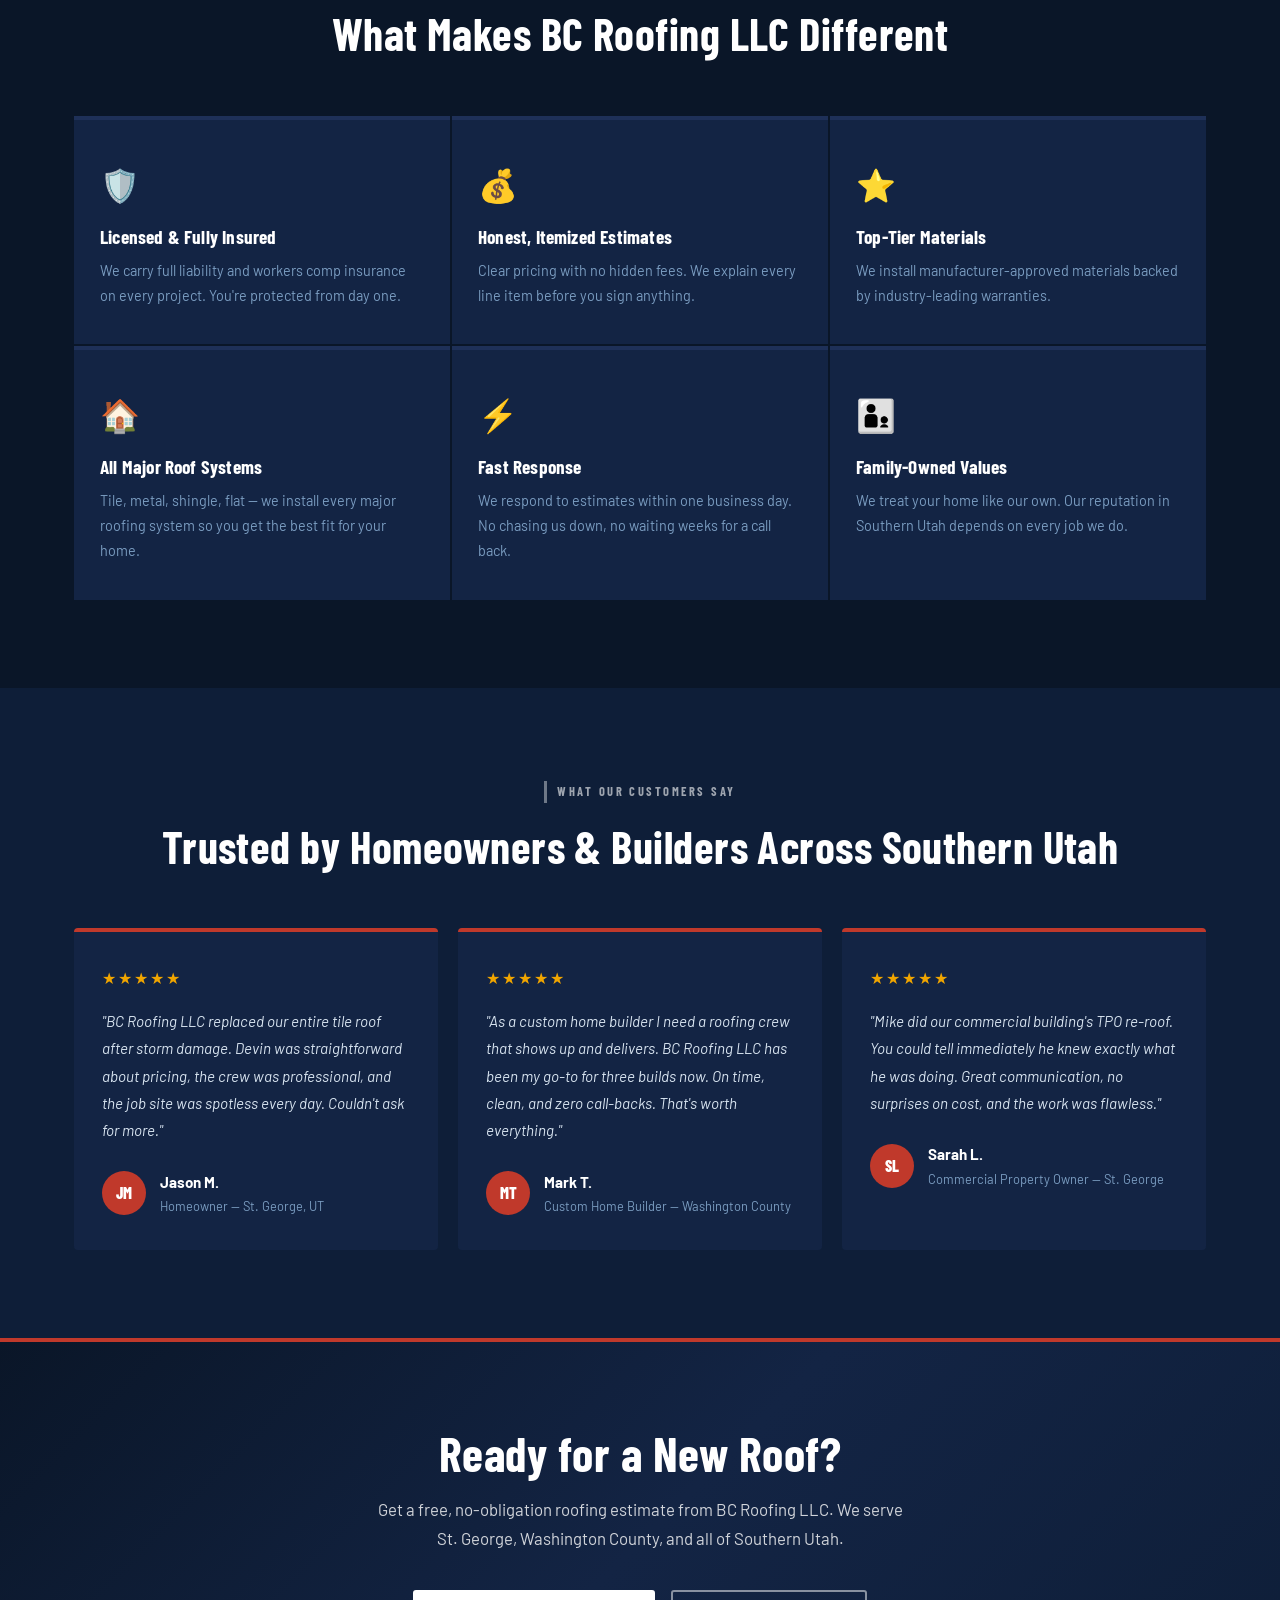
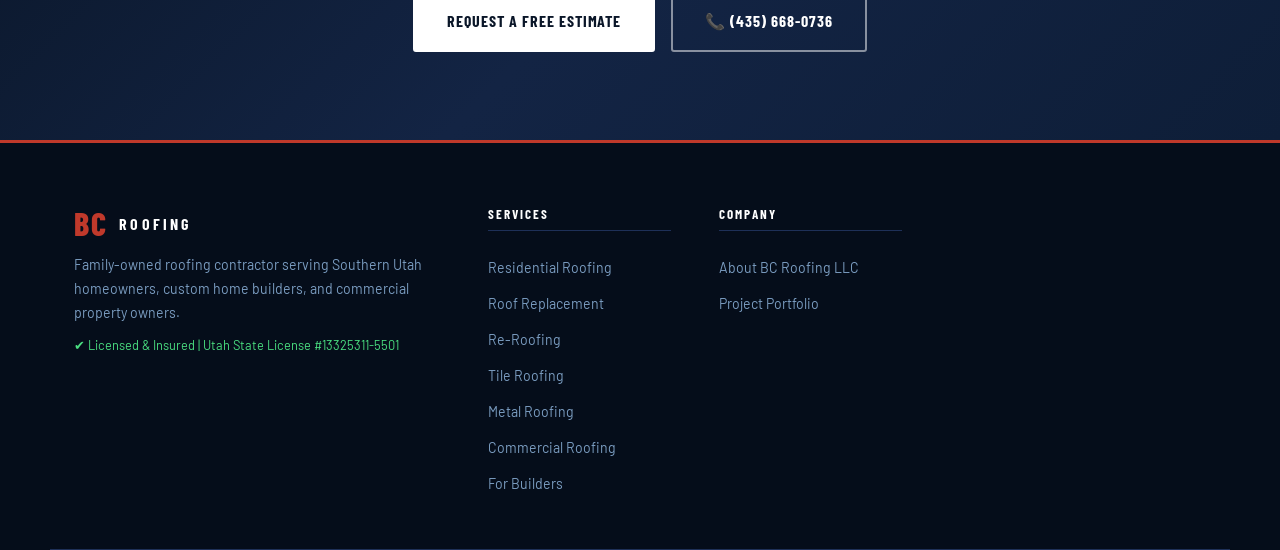
==== commit db72185b: "Add files via upload" ====
--- a/index.html
+++ b/index.html
@@ -3,8 +3,8 @@
 <head>
   <meta charset="UTF-8"/>
   <meta name="viewport" content="width=device-width, initial-scale=1.0"/>
-  <title>BC Roofing | Southern Utah Roof Replacement & Re-Roofing Experts</title>
-  <meta name="description" content="BC Roofing — Southern Utah's trusted roofing contractor. Roof replacements, re-roofing, tile, metal, shingle & commercial flat roofing. St. George & Washington County. Free estimates."/>
+  <title>BC Roofing LLC | Southern Utah Roof Replacement & Re-Roofing Experts</title>
+  <meta name="description" content="BC Roofing LLC — Southern Utah's trusted roofing contractor. Roof replacements, re-roofing, tile, metal, shingle & commercial flat roofing. St. George & Washington County. Free estimates."/>
   <link rel="stylesheet" href="style.css"/>
   <link rel="preconnect" href="https://fonts.googleapis.com"/>
   <link href="https://fonts.googleapis.com/css2?family=Barlow+Condensed:wght@500;600;700;800&family=Barlow:wght@300;400;500;600&display=swap" rel="stylesheet"/>
@@ -24,7 +24,7 @@
 <!-- NAV -->
 <nav class="navbar" id="navbar">
   <div class="nav-container">
-    <a href="index.html" class="logo"><img src="logo.png" alt="BC Roofing Logo" class="nav-logo">
+    <a href="index.html" class="logo"><img src="logo.png" alt="BC Roofing LLC Logo" class="nav-logo">
       <span class="logo-bc">BC</span><span class="logo-roofing">ROOFING</span>
       <span class="logo-sub">Southern Utah</span>
     </a>
@@ -65,7 +65,7 @@
       <div class="hero-eyebrow">Southern Utah's Trusted Roofing Contractor
     </div>
       <h1 class="hero-h1">Your Roof.<br>Replaced Right.</h1>
-      <p class="hero-sub">BC Roofing handles residential roof replacements, re-roofing, and new construction across St. George and Washington County. Family-owned. 60+ years combined experience.</p>
+      <p class="hero-sub">BC Roofing LLC handles residential roof replacements, re-roofing, and new construction across St. George and Washington County. Family-owned. 60+ years combined experience.</p>
       <div class="hero-ctas">
         <a href="contact.html" class="cta-red">Request a Free Estimate</a>
         <a href="tel:+14356680736" class="cta-outline">📞 Call (435) 668-0736</a>
@@ -144,7 +144,7 @@
         <div class="section-tag">Family-Owned. Southern Utah.
     </div>
         <h2>Three Generations of Roofers</h2>
-        <p>BC Roofing was built by Bibian, Mike, and Devin — three experienced roofers who got tired of seeing homeowners and builders get burned by contractors who didn't care. We do. Every roof, every time.</p>
+        <p>BC Roofing LLC was built by Bibian, Mike, and Devin — three experienced roofers who got tired of seeing homeowners and builders get burned by contractors who didn't care. We do. Every roof, every time.</p>
         <p>With over 60 years of combined experience across residential, commercial, and custom new construction, we bring real expertise to every job we take on.</p>
         <a href="about.html" class="link-arrow">Meet Our Team →</a>
     </div>
@@ -152,19 +152,19 @@
         <div class="who-card">
           <div class="who-card-icon">👨‍🔧
     </div>
-          <strong>Bibian Cuarao</strong>
+          <strong>Bibian</strong>
           <span>Founder — 30+ Years Experience</span>
     </div>
         <div class="who-card featured-who">
           <div class="who-card-icon">🔨
     </div>
-          <strong>Mike Roberts</strong>
+          <strong>Mike</strong>
           <span>35 Years Experience — 15 in Commercial Single-Ply</span>
     </div>
         <div class="who-card">
           <div class="who-card-icon">📋
     </div>
-          <strong>Devin Roberts</strong>
+          <strong>Devin</strong>
           <span>8 Years — Project Management & Estimating</span>
     </div>
     </div>
@@ -277,7 +277,7 @@
         <div class="section-tag">For Custom Home Builders & Developers
     </div>
         <h2>The Roofing Crew Builders Count On</h2>
-        <p>BC Roofing partners with custom home builders and developers across Washington County. We understand construction schedules, building codes, and what it takes to deliver a clean job on a tight timeline.</p>
+        <p>BC Roofing LLC partners with custom home builders and developers across Washington County. We understand construction schedules, building codes, and what it takes to deliver a clean job on a tight timeline.</p>
         <div class="builder-features">
           <div class="bf-item">
             <span class="bf-icon">📅</span>
@@ -325,7 +325,7 @@
         <div class="section-tag">Commercial Roofing
     </div>
         <h2>Flat Roof Systems for Commercial Properties</h2>
-        <p>Mike brings 15 years of specialized commercial single-ply roofing experience. Whether you need a full TPO re-roof, a PVC system on a large commercial building, or a roof coating restoration, BC Roofing has the expertise to do it right.</p>
+        <p>Mike brings 15 years of specialized commercial single-ply roofing experience. Whether you need a full TPO re-roof, a PVC system on a large commercial building, or a roof coating restoration, BC Roofing LLC has the expertise to do it right.</p>
         <div class="comm-systems">
           <div class="cs-item">
             <div class="cs-dot">
@@ -380,7 +380,7 @@
     <div class="section-header">
       <div class="section-tag">Why Homeowners Choose Us
     </div>
-      <h2>What Makes BC Roofing Different</h2>
+      <h2>What Makes BC Roofing LLC Different</h2>
     </div>
     <div class="trust-grid">
       <div class="trust-card">
@@ -435,7 +435,7 @@
       <div class="tcard">
         <div class="tcard-stars">★★★★★
     </div>
-        <p>"BC Roofing replaced our entire tile roof after storm damage. Devin was straightforward about pricing, the crew was professional, and the job site was spotless every day. Couldn't ask for more."</p>
+        <p>"BC Roofing LLC replaced our entire tile roof after storm damage. Devin was straightforward about pricing, the crew was professional, and the job site was spotless every day. Couldn't ask for more."</p>
         <div class="tcard-author">
           <div class="tcard-initials">JM
     </div>
@@ -448,7 +448,7 @@
       <div class="tcard">
         <div class="tcard-stars">★★★★★
     </div>
-        <p>"As a custom home builder I need a roofing crew that shows up and delivers. BC Roofing has been my go-to for three builds now. On time, clean, and zero call-backs. That's worth everything."</p>
+        <p>"As a custom home builder I need a roofing crew that shows up and delivers. BC Roofing LLC has been my go-to for three builds now. On time, clean, and zero call-backs. That's worth everything."</p>
         <div class="tcard-author">
           <div class="tcard-initials">MT
     </div>
@@ -482,7 +482,7 @@
   <div class="container bottom-cta-inner">
     <div class="bcta-text">
       <h2>Ready for a New Roof?</h2>
-      <p>Get a free, no-obligation roofing estimate from BC Roofing. We serve St. George, Washington County, and all of Southern Utah.</p>
+      <p>Get a free, no-obligation roofing estimate from BC Roofing LLC. We serve St. George, Washington County, and all of Southern Utah.</p>
       <div class="bcta-actions">
         <a href="contact.html" class="cta-white">Request a Free Estimate</a>
         <a href="tel:+14356680736" class="cta-outline-white">📞 (435) 668-0736</a>
@@ -498,7 +498,7 @@
       <div class="logo"><span class="logo-bc">BC</span><span class="logo-roofing">ROOFING</span>
     </div>
       <p>Family-owned roofing contractor serving Southern Utah homeowners, custom home builders, and commercial property owners.</p>
-      <p class="lic-tag">✔ Licensed &amp; Insured | Utah Roofing Contractor</p>
+      <p class="lic-tag">✔ Licensed &amp; Insured | Utah State License #13325311-5501</p>
     </div>
     <div class="footer-col">
       <h4>Services</h4>
@@ -515,6 +515,6 @@
     <div class="footer-col">
       <h4>Company</h4>
       <ul>
-        <li><a href="about.html">About BC Roofing</a></li>
+        <li><a href="about.html">About BC Roofing LLC</a></li>
         <li><a href="portfolio.html">Project Portfolio</a></li>
-        <li><a href="contact.
+        <li><a href="contact.
